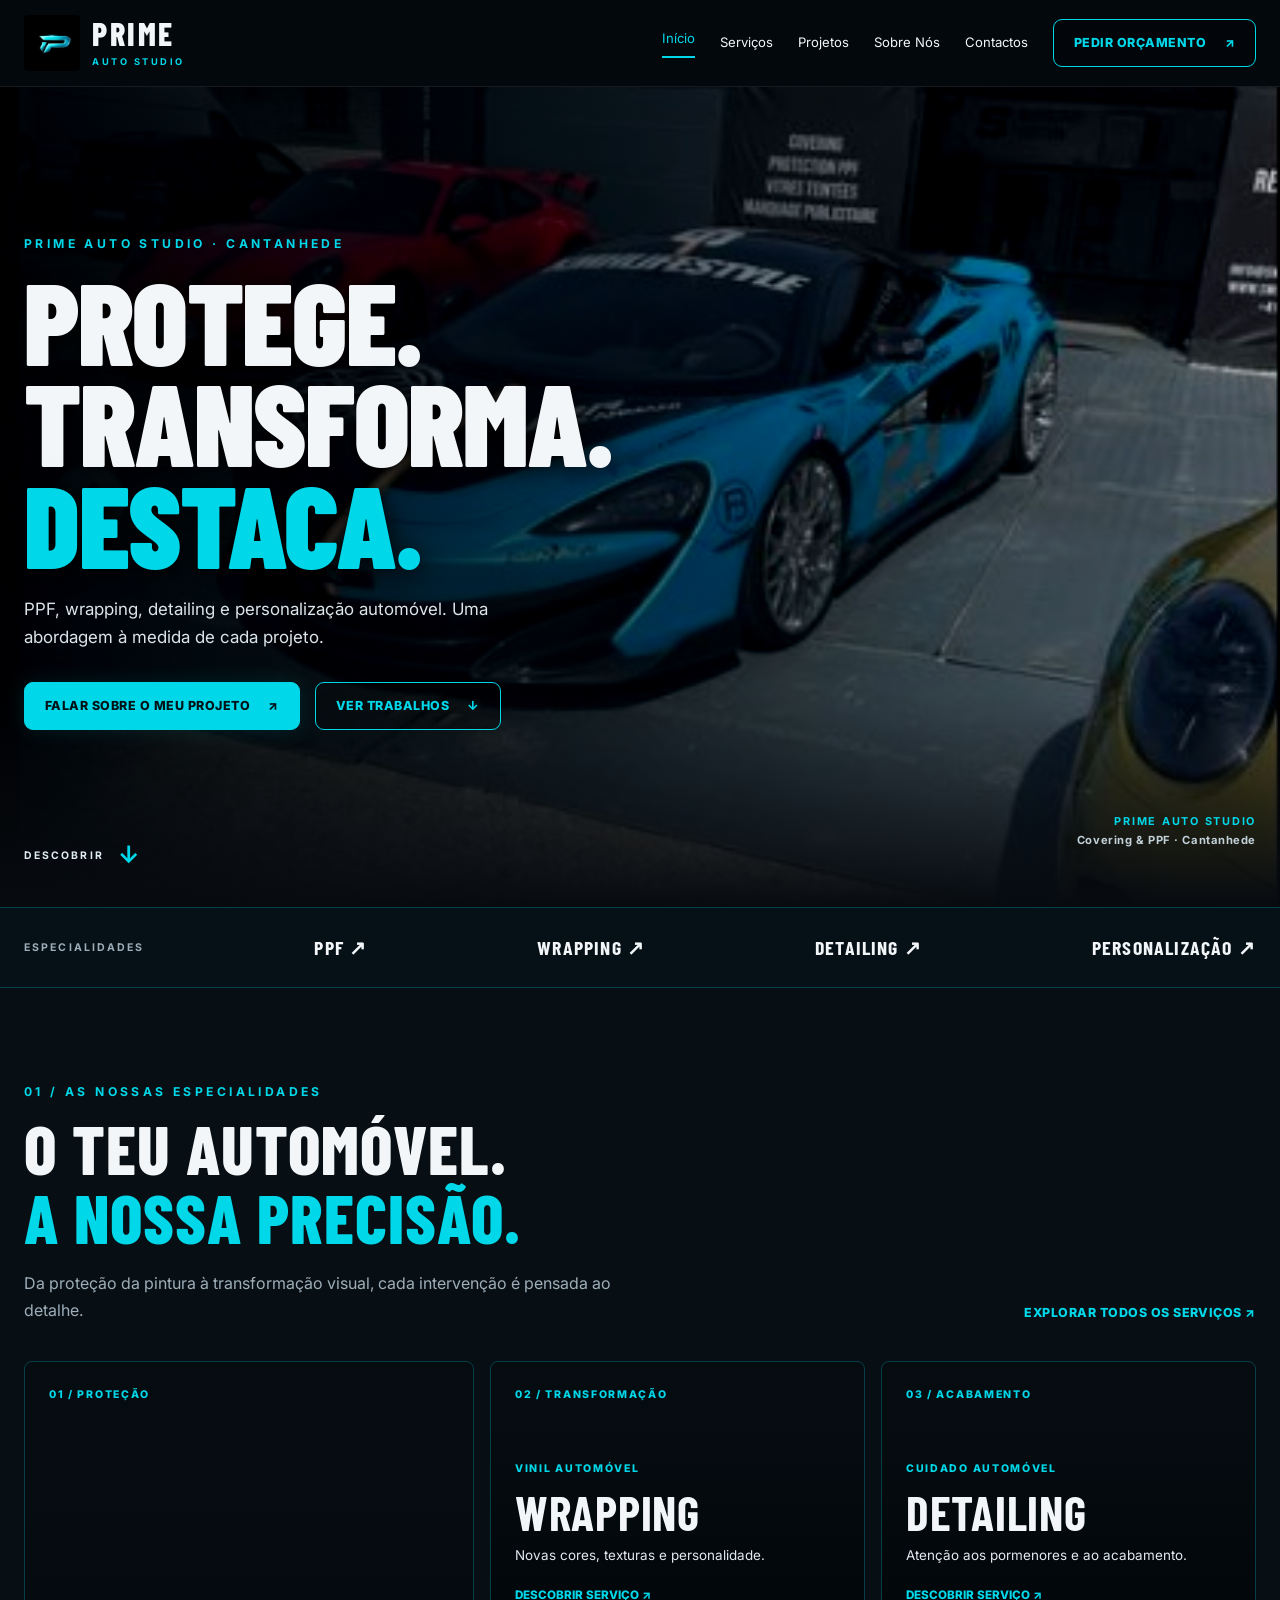
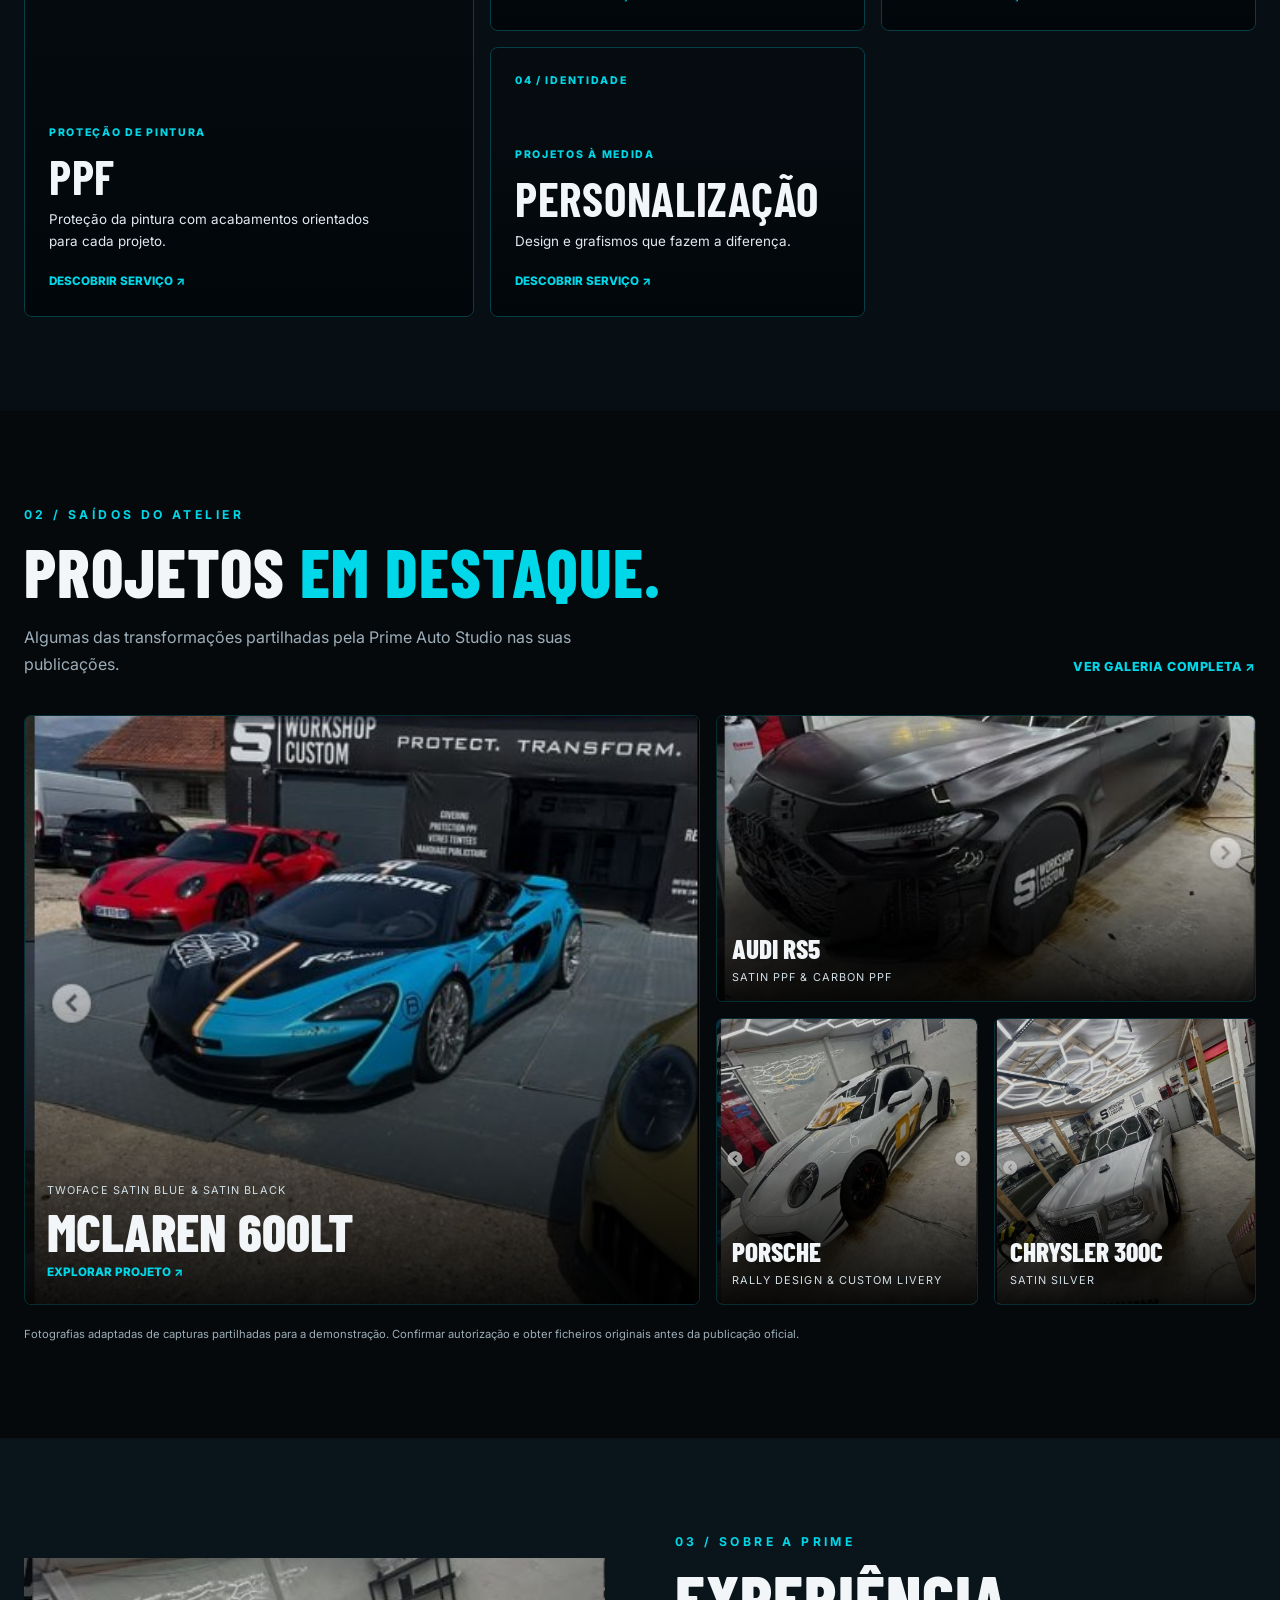
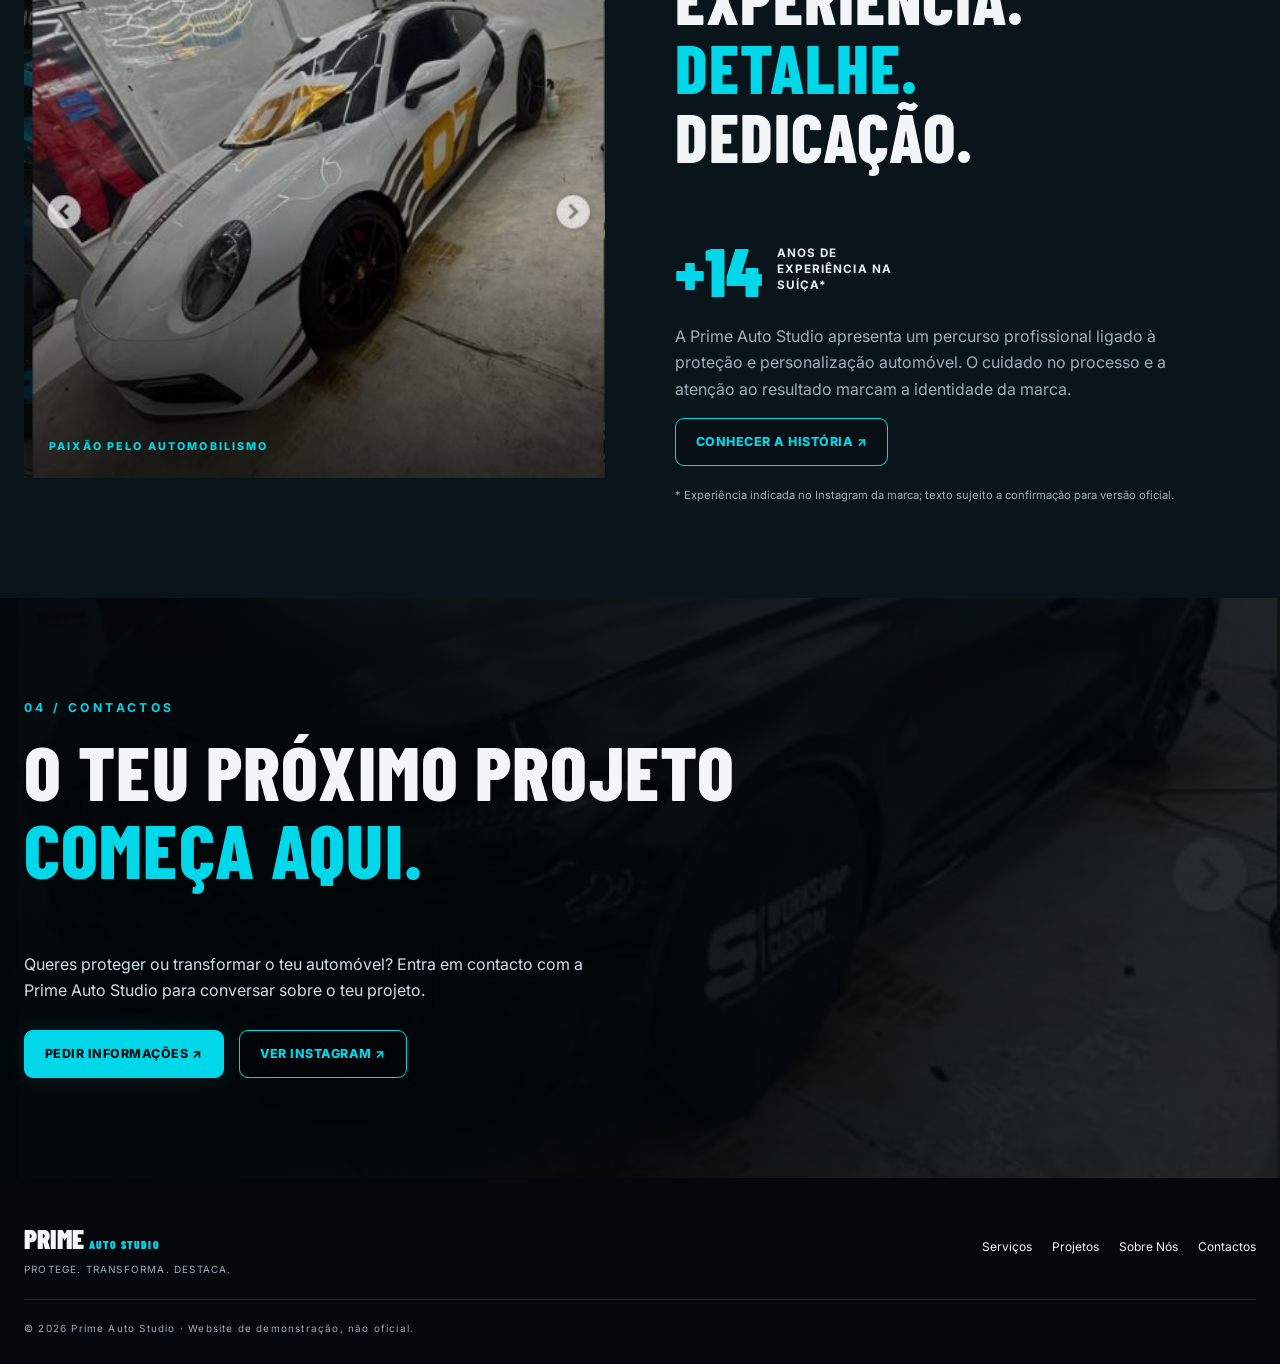
==== index.html @ 960bb54b "Primeira versão Prime Auto Studio" ====
<!doctype html><html lang="pt-PT"><head><meta charset="UTF-8"><meta name="viewport" content="width=device-width, initial-scale=1"><meta name="theme-color" content="#080d12"><meta name="description" content="Proteção, wrapping, detailing e personalização automóvel. Conceito de website Prime Auto Studio."><title>Início | Prime Auto Studio — Demonstração</title><link rel="preconnect" href="https://fonts.googleapis.com"><link rel="preconnect" href="https://fonts.gstatic.com" crossorigin><link href="https://fonts.googleapis.com/css2?family=Barlow+Condensed:wght@500;600;700;800;900&family=Inter:wght@400;500;600;700&display=swap" rel="stylesheet"><link rel="stylesheet" href="css/style.css"><link rel="stylesheet" href="css/home-v2.css"><link rel="stylesheet" href="css/responsive.css" media="(max-width: 900px)"></head><body><header class="site-header" id="topo"><div class="container header-inner"><a href="index.html" class="brand" aria-label="Prime Auto Studio — Início"><img src="assets/images/logo/prime-logo.png" alt="Símbolo Prime Auto Studio"><span><strong>PRIME</strong><small>AUTO STUDIO</small></span></a><button class="menu-toggle" aria-expanded="false" aria-controls="site-nav" aria-label="Abrir menu"><span></span><span></span><span></span></button><nav id="site-nav" class="site-nav" aria-label="Navegação principal"><a href="index.html" class="nav-link active" aria-current="page">Início</a><a href="servicos.html" class="nav-link">Serviços</a><a href="projetos.html" class="nav-link">Projetos</a><a href="sobre.html" class="nav-link">Sobre Nós</a><a href="contactos.html" class="nav-link">Contactos</a><a class="btn btn-outline nav-cta" href="contactos.html">Pedir orçamento <span aria-hidden="true">↗</span></a></nav></div></header><main id="conteudo">
<section class="hero hero-v2" aria-labelledby="hero-title">
 <div class="hero-image" aria-hidden="true"></div><div class="container hero-inner"><div class="hero-copy">
  <p class="eyebrow">PRIME AUTO STUDIO · CANTANHEDE</p>
  <h1 id="hero-title">PROTEGE.<br>TRANSFORMA.<br><em>DESTACA.</em></h1>
  <p class="lead">PPF, wrapping, detailing e personalização automóvel. Uma abordagem à medida de cada projeto.</p>
  <div class="button-row"><a class="btn btn-primary" href="contactos.html">Falar sobre o meu projeto <span aria-hidden="true">↗</span></a><a class="btn btn-outline" href="#projetos">Ver trabalhos <span aria-hidden="true">↓</span></a></div>
 </div><div class="hero-tag"><span>PRIME AUTO STUDIO</span><small>Covering & PPF · Cantanhede</small></div></div>
 <a href="#servicos" class="scroll-cue" aria-label="Descer para os serviços">DESCOBRIR <span aria-hidden="true">↓</span></a>
</section>
<div class="quick-services" aria-label="Navegação rápida pelos serviços"><div class="container quick-services-inner"><span>ESPECIALIDADES</span><a href="servicos.html">PPF ↗</a><a href="servicos.html">WRAPPING ↗</a><a href="servicos.html">DETAILING ↗</a><a href="servicos.html">PERSONALIZAÇÃO ↗</a></div></div>
<section class="section v2-services" id="servicos"><div class="container"><div class="section-heading editorial-heading"><div><p class="eyebrow">01 / AS NOSSAS ESPECIALIDADES</p><h2>O TEU AUTOMÓVEL.<br><span>A NOSSA PRECISÃO.</span></h2><p class="section-intro">Da proteção da pintura à transformação visual, cada intervenção é pensada ao detalhe.</p></div><a href="servicos.html" class="text-link">Explorar todos os serviços ↗</a></div>
<div class="service-showcase">
<a href="servicos.html" class="visual-service visual-service-main" style="--card-photo:url('assets/images/carros/audi-rs5.jpg')"><span class="visual-service-no">01 / PROTEÇÃO</span><div><span class="visual-service-category">PROTEÇÃO DE PINTURA</span><h3>PPF</h3><p>Proteção da pintura com acabamentos orientados para cada projeto.</p><span class="visual-service-more">Descobrir serviço <span aria-hidden="true">↗</span></span></div></a>
<a href="servicos.html" class="visual-service" style="--card-photo:url('assets/images/carros/chrysler-300c.jpg')"><span class="visual-service-no">02 / TRANSFORMAÇÃO</span><div><span class="visual-service-category">VINIL AUTOMÓVEL</span><h3>WRAPPING</h3><p>Novas cores, texturas e personalidade.</p><span class="visual-service-more">Descobrir serviço ↗</span></div></a>
<a href="servicos.html" class="visual-service" style="--card-photo:url('assets/images/carros/porsche.jpg')"><span class="visual-service-no">03 / ACABAMENTO</span><div><span class="visual-service-category">CUIDADO AUTOMÓVEL</span><h3>DETAILING</h3><p>Atenção aos pormenores e ao acabamento.</p><span class="visual-service-more">Descobrir serviço ↗</span></div></a>
<a href="servicos.html" class="visual-service" style="--card-photo:url('assets/images/carros/mclaren-600lt.jpg')"><span class="visual-service-no">04 / IDENTIDADE</span><div><span class="visual-service-category">PROJETOS À MEDIDA</span><h3>PERSONALIZAÇÃO</h3><p>Design e grafismos que fazem a diferença.</p><span class="visual-service-more">Descobrir serviço ↗</span></div></a>
</div></div></section>
<section class="section v2-projects" id="projetos"><div class="container"><div class="section-heading editorial-heading"><div><p class="eyebrow">02 / SAÍDOS DO ATELIER</p><h2>PROJETOS <span>EM DESTAQUE.</span></h2><p class="section-intro">Algumas das transformações partilhadas pela Prime Auto Studio nas suas publicações.</p></div><a href="projetos.html" class="text-link">Ver galeria completa ↗</a></div>
<div class="gallery-showcase">
<a class="gallery-feature" href="projetos.html"><img src="assets/images/carros/mclaren-600lt.jpg" alt="McLaren 600LT azul e preto" loading="lazy"><span class="gallery-info"><small>TWOFACE SATIN BLUE & SATIN BLACK</small><strong>MCLAREN 600LT</strong><span>Explorar projeto ↗</span></span></a>
<div class="gallery-side"><a href="projetos.html" class="gallery-tile"><img src="assets/images/carros/audi-rs5.jpg" alt="Audi RS5 com Satin PPF" loading="lazy"><span><strong>AUDI RS5</strong><small>SATIN PPF & CARBON PPF</small></span></a><a href="projetos.html" class="gallery-tile"><img src="assets/images/carros/porsche.jpg" alt="Porsche com decoração Rally" loading="lazy"><span><strong>PORSCHE</strong><small>RALLY DESIGN & CUSTOM LIVERY</small></span></a><a href="projetos.html" class="gallery-tile"><img src="assets/images/carros/chrysler-300c.jpg" alt="Chrysler 300C Satin Silver" loading="lazy"><span><strong>CHRYSLER 300C</strong><small>SATIN SILVER</small></span></a></div>
</div><p class="section-footnote">Fotografias adaptadas de capturas partilhadas para a demonstração. Confirmar autorização e obter ficheiros originais antes da publicação oficial.</p></div></section>
<section class="section v2-story" id="sobre"><div class="container story-grid"><div class="story-photo"><img src="assets/images/carros/porsche.jpg" alt="Projeto Porsche apresentado nas publicações da Prime Auto Studio" loading="lazy"><span>PAIXÃO PELO AUTOMOBILISMO</span></div><div class="story-content"><p class="eyebrow">03 / SOBRE A PRIME</p><h2>EXPERIÊNCIA.<br><span>DETALHE.</span><br>DEDICAÇÃO.</h2><p class="story-number">+14 <small>ANOS DE EXPERIÊNCIA NA SUÍÇA*</small></p><p>A Prime Auto Studio apresenta um percurso profissional ligado à proteção e personalização automóvel. O cuidado no processo e a atenção ao resultado marcam a identidade da marca.</p><a href="sobre.html" class="btn btn-outline">Conhecer a história ↗</a><p class="section-footnote">* Experiência indicada no Instagram da marca; texto sujeito a confirmação para versão oficial.</p></div></div></section>
<section class="v2-final-cta"><div class="container"><p class="eyebrow">04 / CONTACTOS</p><h2>O TEU PRÓXIMO PROJETO<br><span>COMEÇA AQUI.</span></h2><p>Queres proteger ou transformar o teu automóvel? Entra em contacto com a Prime Auto Studio para conversar sobre o teu projeto.</p><div class="button-row"><a class="btn btn-primary" href="contactos.html">Pedir informações ↗</a><a class="btn btn-outline" href="https://www.instagram.com/prime_autostudio.pt/" target="_blank" rel="noopener noreferrer">Ver Instagram ↗</a></div></div></section>
</main><footer class="site-footer"><div class="container footer-inner"><div><a href="index.html" class="footer-logo">PRIME <span>AUTO STUDIO</span></a><p>PROTEGE. TRANSFORMA. DESTACA.</p></div><div class="footer-links"><a href="servicos.html">Serviços</a><a href="projetos.html">Projetos</a><a href="sobre.html">Sobre Nós</a><a href="contactos.html">Contactos</a></div><p class="footer-note">© <span id="year"></span> Prime Auto Studio · Website de demonstração, não oficial.</p></div></footer><script src="js/main.js" defer></script></body></html>
---- css/style.css ----
/* Prime Auto Studio — base visual da demonstração */
:root{--bg:#070b10;--surface:#0d151b;--surface-2:#111d26;--cyan:#00d7e8;--white:#f3f6f8;--muted:#9daeb9;--border:rgba(0,215,232,.25);--max:1240px}*{box-sizing:border-box}html{scroll-behavior:smooth}body{margin:0;background:var(--bg);color:var(--white);font-family:Inter,Arial,sans-serif;line-height:1.65}a{color:inherit;text-decoration:none}img{display:block;max-width:100%}button{font:inherit}.container{width:min(var(--max),calc(100% - 48px));margin-inline:auto}h1,h2,h3,p{margin-top:0}h1,h2,h3{font-family:'Barlow Condensed',Impact,sans-serif;line-height:1.02;letter-spacing:.015em}h1{font-size:clamp(4.2rem,8vw,8.2rem);font-weight:900}h2{font-size:clamp(2.8rem,5.3vw,5rem);font-weight:800}h2 span,h1 em{color:var(--cyan);font-style:normal}.eyebrow{font-size:.76rem;letter-spacing:.28em;color:var(--cyan);font-weight:700;text-transform:uppercase}.lead{max-width:540px;font-size:1.06rem;color:#dce6ea}.site-header{position:relative;z-index:20;background:rgba(4,9,13,.96);border-bottom:1px solid rgba(255,255,255,.08)}.header-inner{min-height:86px;display:flex;align-items:center;justify-content:space-between;gap:36px}.brand{display:flex;align-items:center;gap:12px;flex-shrink:0}.brand img{width:56px;height:56px;object-fit:cover;border-radius:4px}.brand strong{font-family:'Barlow Condensed',sans-serif;font-size:2rem;font-weight:800;letter-spacing:.08em;line-height:1}.brand small{display:block;letter-spacing:.27em;color:var(--cyan);font-size:.58rem;font-weight:700}.site-nav{display:flex;align-items:center;justify-content:flex-end;gap:25px}.nav-link{font-size:.82rem;white-space:nowrap;transition:color .2s}.nav-link:hover,.nav-link.active{color:var(--cyan)}.nav-link.active{border-bottom:2px solid var(--cyan);padding-bottom:6px}.btn{min-height:48px;display:inline-flex;align-items:center;justify-content:center;gap:18px;border:1px solid var(--cyan);border-radius:9px;padding:11px 20px;font-size:.78rem;text-transform:uppercase;letter-spacing:.04em;font-weight:800;transition:transform .2s,background .2s}.btn:hover{transform:translateY(-2px)}.btn-primary{background:var(--cyan);color:#001318;box-shadow:0 0 22px rgba(0,215,232,.12)}.btn-outline{color:var(--cyan);background:rgba(0,0,0,.23)}.btn-outline:hover{background:rgba(0,215,232,.12)}.nav-cta{white-space:nowrap}.menu-toggle{display:none}.hero{min-height:690px;position:relative;overflow:hidden;background:#061016}.hero-image{position:absolute;inset:0;background:linear-gradient(90deg,rgba(0,5,9,.98) 2%,rgba(0,7,12,.82) 43%,rgba(0,7,12,.2) 100%),url('../assets/images/carros/mclaren-600lt.jpg') center 43%/cover no-repeat;filter:saturate(1.18)}.hero:after{content:'';position:absolute;inset:0;background:linear-gradient(0deg,#070b10,transparent 26%);pointer-events:none}.hero-inner{position:relative;z-index:1;min-height:690px;display:flex;align-items:center;justify-content:space-between;gap:20px}.hero-copy{padding:80px 0 110px}.hero h1{margin:16px 0 22px;text-shadow:0 3px 24px #000}.button-row{display:flex;flex-wrap:wrap;gap:15px;margin-top:30px}.hero-tag{align-self:end;margin-bottom:58px;text-align:right;color:var(--cyan);letter-spacing:.16em;font-size:.68rem;font-weight:700}.hero-tag small{display:block;color:#c2d0d8;letter-spacing:.05em;font-size:.7rem}.section{padding:94px 0}.section-contrast{background:#0a1117}.section-heading{display:flex;align-items:end;justify-content:space-between;gap:24px;margin-bottom:32px}.section-heading h2{margin:0}.text-link{color:var(--cyan);font-size:.78rem;font-weight:800;text-transform:uppercase;letter-spacing:.04em}.text-link:hover{text-decoration:underline}.service-grid,.project-grid{display:grid;grid-template-columns:repeat(4,minmax(0,1fr));gap:16px}.service-card,.project-card{border:1px solid var(--border);background:linear-gradient(155deg,#12212a,#090e13);border-radius:12px;overflow:hidden;transition:transform .25s,border-color .25s}.service-card:hover,.project-card:hover{transform:translateY(-5px);border-color:var(--cyan)}.service-card{min-height:270px;padding:26px;display:flex;flex-direction:column}.service-icon{font-size:2.9rem;color:var(--cyan);line-height:1}.service-card h3{font-size:2rem;margin:23px 0 8px}.service-card p{color:var(--muted);font-size:.86rem;flex:1}.project-photo{height:215px;overflow:hidden;background:#121c22}.project-photo img{width:100%;height:100%;object-fit:cover;transition:transform .35s}.project-card:hover img{transform:scale(1.045)}.project-meta{padding:18px;display:flex;justify-content:space-between;align-items:center;gap:10px}.project-meta h3{font-size:1.55rem;margin:0 0 4px}.project-meta p{font-size:.67rem;line-height:1.5;color:var(--muted);text-transform:uppercase;margin:0}.arrow-link{height:35px;width:35px;border:1px solid var(--cyan);border-radius:50%;display:grid;place-items:center;color:var(--cyan);flex-shrink:0}.section-footnote{color:var(--muted);font-size:.7rem;margin:20px 0 0}.about-preview{display:grid;grid-template-columns:1fr 1fr;gap:65px;align-items:center}.about-image{height:410px;overflow:hidden;border-radius:12px;border:1px solid var(--border)}.about-image img{height:100%;width:100%;object-fit:cover}.about-preview p:not(.eyebrow){max-width:520px;color:var(--muted)}.about-preview .btn{margin-top:16px}.cta-section{padding:55px 0;background:linear-gradient(110deg,#07141b,#102934 75%,#051016);border-block:1px solid var(--border)}.cta-inner{display:flex;justify-content:space-between;align-items:center;gap:30px}.cta-inner h2{font-size:clamp(2.2rem,4vw,4rem);margin:0}.page-banner{padding:105px 0 85px;background:radial-gradient(circle at 90% 10%,rgba(0,215,232,.1),transparent 45%),linear-gradient(180deg,#0d1c25,#070b10);border-bottom:1px solid var(--border)}.page-banner h1{font-size:clamp(3.7rem,7vw,6.7rem);margin:16px 0 25px}.page-banner .lead{max-width:720px}.copy-panel{padding:40px;border:1px solid var(--border);border-radius:14px;background:var(--surface);max-width:880px}.copy-panel h2{font-size:2.8rem}.copy-panel p{color:#b9c7d0}.contact-layout{display:grid;grid-template-columns:1fr 1fr;gap:20px}.site-footer{background:#04080c;padding:38px 0 28px}.footer-inner{display:flex;align-items:center;justify-content:space-between;flex-wrap:wrap;gap:22px}.footer-logo{font-family:'Barlow Condensed',sans-serif;font-weight:900;font-size:1.7rem}.footer-logo span{font-size:.72rem;color:var(--cyan);letter-spacing:.1em}.footer-inner p{margin:0;color:var(--muted);font-size:.62rem;letter-spacing:.12em}.footer-links{display:flex;flex-wrap:wrap;gap:20px;font-size:.75rem}.footer-links a:hover{color:var(--cyan)}.footer-note{width:100%;padding-top:20px;border-top:1px solid #1c2a32}:focus-visible{outline:2px solid var(--cyan);outline-offset:4px}@media(prefers-reduced-motion:reduce){*,*:before,*:after{scroll-behavior:auto!important;transition:none!important}}
---- css/home-v2.css ----
/* Homepage V2 — inspired by premium automotive editorial hierarchy, not a copy */
.hero-v2,.hero-v2 .hero-inner{min-height:min(820px,92vh)}.hero-v2 .hero-image{background-image:linear-gradient(90deg,rgba(0,5,9,.97),rgba(0,7,12,.72) 39%,rgba(0,7,12,.08) 100%),url('../assets/images/carros/mclaren-600lt.jpg');background-position:center,center 48%;filter:saturate(1.12) contrast(1.08)}.hero-v2 .hero-copy{max-width:760px}.hero-v2 h1{font-size:clamp(5rem,9vw,9.5rem);line-height:.88;letter-spacing:-.012em}.hero-v2 .lead{max-width:510px}.scroll-cue{position:absolute;bottom:32px;left:max(24px,calc((100% - var(--max))/2));z-index:2;color:#e1eef3;letter-spacing:.2em;font-size:.65rem;font-weight:700;display:flex;gap:14px;align-items:center}.scroll-cue span{font-size:1.5rem;color:var(--cyan)}.quick-services{background:#061017;border-top:1px solid var(--border);border-bottom:1px solid var(--border)}.quick-services-inner{display:flex;align-items:center;justify-content:space-between;flex-wrap:wrap;gap:14px;padding:23px 0}.quick-services-inner span{font-size:.66rem;letter-spacing:.2em;color:var(--muted);font-weight:700}.quick-services-inner a{font-family:'Barlow Condensed',sans-serif;font-size:1.24rem;letter-spacing:.06em;font-weight:700;transition:color .2s}.quick-services-inner a:hover{color:var(--cyan)}.editorial-heading{margin-bottom:38px}.section-intro{color:var(--muted);max-width:600px;margin:18px 0 0}.v2-services{background:#080f14}.service-showcase{display:grid;grid-template-columns:1.2fr 1fr 1fr;grid-template-rows:repeat(2,270px);gap:16px}.visual-service{position:relative;isolation:isolate;display:flex;flex-direction:column;justify-content:space-between;overflow:hidden;border:1px solid rgba(0,215,232,.24);border-radius:8px;padding:24px;min-height:0}.visual-service:before{content:'';position:absolute;inset:0;z-index:-2;background:var(--card-photo) center/cover no-repeat;transition:transform .5s}.visual-service:after{content:'';position:absolute;inset:0;z-index:-1;background:linear-gradient(0deg,rgba(0,6,9,.99),rgba(0,6,9,.32) 75%)}.visual-service:hover:before{transform:scale(1.06)}.visual-service-main{grid-row:span 2}.visual-service-no,.visual-service-category{color:var(--cyan);font-size:.66rem;letter-spacing:.16em;font-weight:800}.visual-service h3{font-size:clamp(2.1rem,3.7vw,4.6rem);margin:8px 0}.visual-service p{font-size:.84rem;color:#e1eaef;max-width:330px}.visual-service-more{display:inline-block;color:var(--cyan);font-size:.73rem;font-weight:800;text-transform:uppercase}.v2-projects{background:#05090c}.gallery-showcase{display:grid;grid-template-columns:1.25fr 1fr;gap:16px;height:590px}.gallery-feature,.gallery-tile{position:relative;overflow:hidden;border-radius:7px;border:1px solid rgba(0,215,232,.18)}.gallery-feature img,.gallery-tile img{width:100%;height:100%;object-fit:cover;transition:transform .5s}.gallery-feature:hover img,.gallery-tile:hover img{transform:scale(1.05)}.gallery-feature:after,.gallery-tile:after{content:'';position:absolute;inset:0;background:linear-gradient(0deg,rgba(0,0,0,.91),transparent 62%);pointer-events:none}.gallery-info,.gallery-tile>span{position:absolute;z-index:1;left:22px;bottom:22px;display:flex;flex-direction:column;gap:5px}.gallery-info small,.gallery-tile small{font-size:.68rem;letter-spacing:.1em;color:#d0dfe7}.gallery-info strong{font:800 3.3rem 'Barlow Condensed',sans-serif;line-height:1}.gallery-info>span{font-size:.73rem;color:var(--cyan);font-weight:800;text-transform:uppercase}.gallery-side{display:grid;grid-template-columns:1fr 1fr;grid-template-rows:1fr 1fr;gap:16px;min-height:0}.gallery-tile:first-child{grid-column:span 2}.gallery-tile strong{font:800 1.7rem 'Barlow Condensed',sans-serif}.gallery-tile>span{left:15px;bottom:14px}.v2-story{background:#0a141b}.story-grid{display:grid;grid-template-columns:1fr 1fr;gap:70px;align-items:center}.story-photo{height:520px;position:relative;overflow:hidden}.story-photo img{width:100%;height:100%;object-fit:cover}.story-photo:after{content:'';position:absolute;inset:0;background:linear-gradient(0deg,rgba(0,0,0,.65),transparent 50%)}.story-photo span{position:absolute;z-index:1;bottom:22px;left:25px;color:var(--cyan);font-size:.67rem;letter-spacing:.2em;font-weight:800}.story-content>p:not(.eyebrow):not(.story-number):not(.section-footnote){color:var(--muted);max-width:520px}.story-number{display:flex;align-items:center;gap:15px;color:var(--cyan);font:900 4.3rem 'Barlow Condensed',sans-serif;margin:25px 0 12px}.story-number small{max-width:140px;font:700 .73rem Inter,sans-serif;letter-spacing:.09em;line-height:1.4;color:#e9eff3}.v2-final-cta{padding:100px 0;background:linear-gradient(90deg,rgba(0,6,9,.97),rgba(0,7,10,.83)),url('../assets/images/carros/audi-rs5.jpg') center/cover}.v2-final-cta h2{font-size:clamp(3rem,6vw,6.2rem)}.v2-final-cta h2 span{color:var(--cyan)}.v2-final-cta p:not(.eyebrow){max-width:580px;color:#d1e0e8}.v2-final-cta .button-row{margin-top:26px}
@media(max-width:900px){.hero-v2,.hero-v2 .hero-inner{min-height:680px}.service-showcase{grid-template-columns:1fr 1fr;grid-template-rows:repeat(2,310px)}.visual-service-main{grid-row:span 1}.gallery-showcase{height:auto;grid-template-columns:1fr}.gallery-feature{height:460px}.gallery-side{height:480px}.story-grid{gap:30px}.story-photo{height:420px}}
@media(max-width:600px){.hero-v2,.hero-v2 .hero-inner{min-height:670px}.hero-v2 .hero-image{background-image:linear-gradient(90deg,rgba(0,5,9,.93),rgba(0,7,12,.60)),url('../assets/images/carros/mclaren-600lt.jpg');background-position:center,60% center}.hero-v2 h1{font-size:clamp(3.7rem,14vw,5rem)}.scroll-cue{bottom:18px}.quick-services-inner{gap:14px 19px}.quick-services-inner span{width:100%}.quick-services-inner a{font-size:1rem}.service-showcase{display:flex;flex-direction:column}.visual-service{min-height:315px}.gallery-feature{height:370px}.gallery-side{height:auto;display:flex;flex-direction:column}.gallery-tile{height:240px}.gallery-info strong{font-size:2.7rem}.story-grid{grid-template-columns:1fr}.story-photo{height:320px}.v2-final-cta{padding:70px 0}}
---- css/responsive.css ----
@media(max-width:900px){.container{width:min(100% - 32px,var(--max))}.header-inner{min-height:72px}.brand img{width:48px;height:48px}.menu-toggle{width:45px;height:45px;display:flex;flex-direction:column;align-items:center;justify-content:center;gap:6px;background:transparent;border:1px solid var(--border);border-radius:7px;cursor:pointer}.menu-toggle span{width:20px;height:2px;background:var(--cyan)}.site-nav{display:none;position:absolute;top:100%;left:0;right:0;background:#071017;padding:20px 24px 28px;flex-direction:column;align-items:stretch;gap:20px;border-bottom:1px solid var(--border)}.site-nav.is-open{display:flex}.nav-link.active{border:0;padding:0}.nav-cta{align-self:flex-start}.hero,.hero-inner{min-height:625px}.hero-image{background-position:60% center;background-image:linear-gradient(90deg,rgba(0,5,9,.93),rgba(0,7,12,.53)),url('../assets/images/carros/mclaren-600lt.jpg')}.hero-copy{padding:80px 0}.hero-tag{display:none}.service-grid,.project-grid{grid-template-columns:repeat(2,minmax(0,1fr))}.section{padding:65px 0}.about-preview{gap:30px}.about-image{height:310px}}@media(max-width:600px){.brand strong{font-size:1.6rem}.brand small{font-size:.51rem}.hero,.hero-inner{min-height:610px}.hero h1{font-size:clamp(3.8rem,14vw,5.5rem)}.hero .eyebrow{font-size:.61rem}.lead{font-size:.97rem}.section-heading{display:block}.section-heading .text-link{display:inline-block;margin-top:18px}.service-grid,.project-grid,.about-preview,.contact-layout{grid-template-columns:1fr}.service-card{min-height:220px}.project-photo{height:270px}.cta-inner{align-items:flex-start;flex-direction:column}.page-banner{padding:75px 0 65px}.copy-panel{padding:26px}.footer-inner{align-items:flex-start;flex-direction:column}}
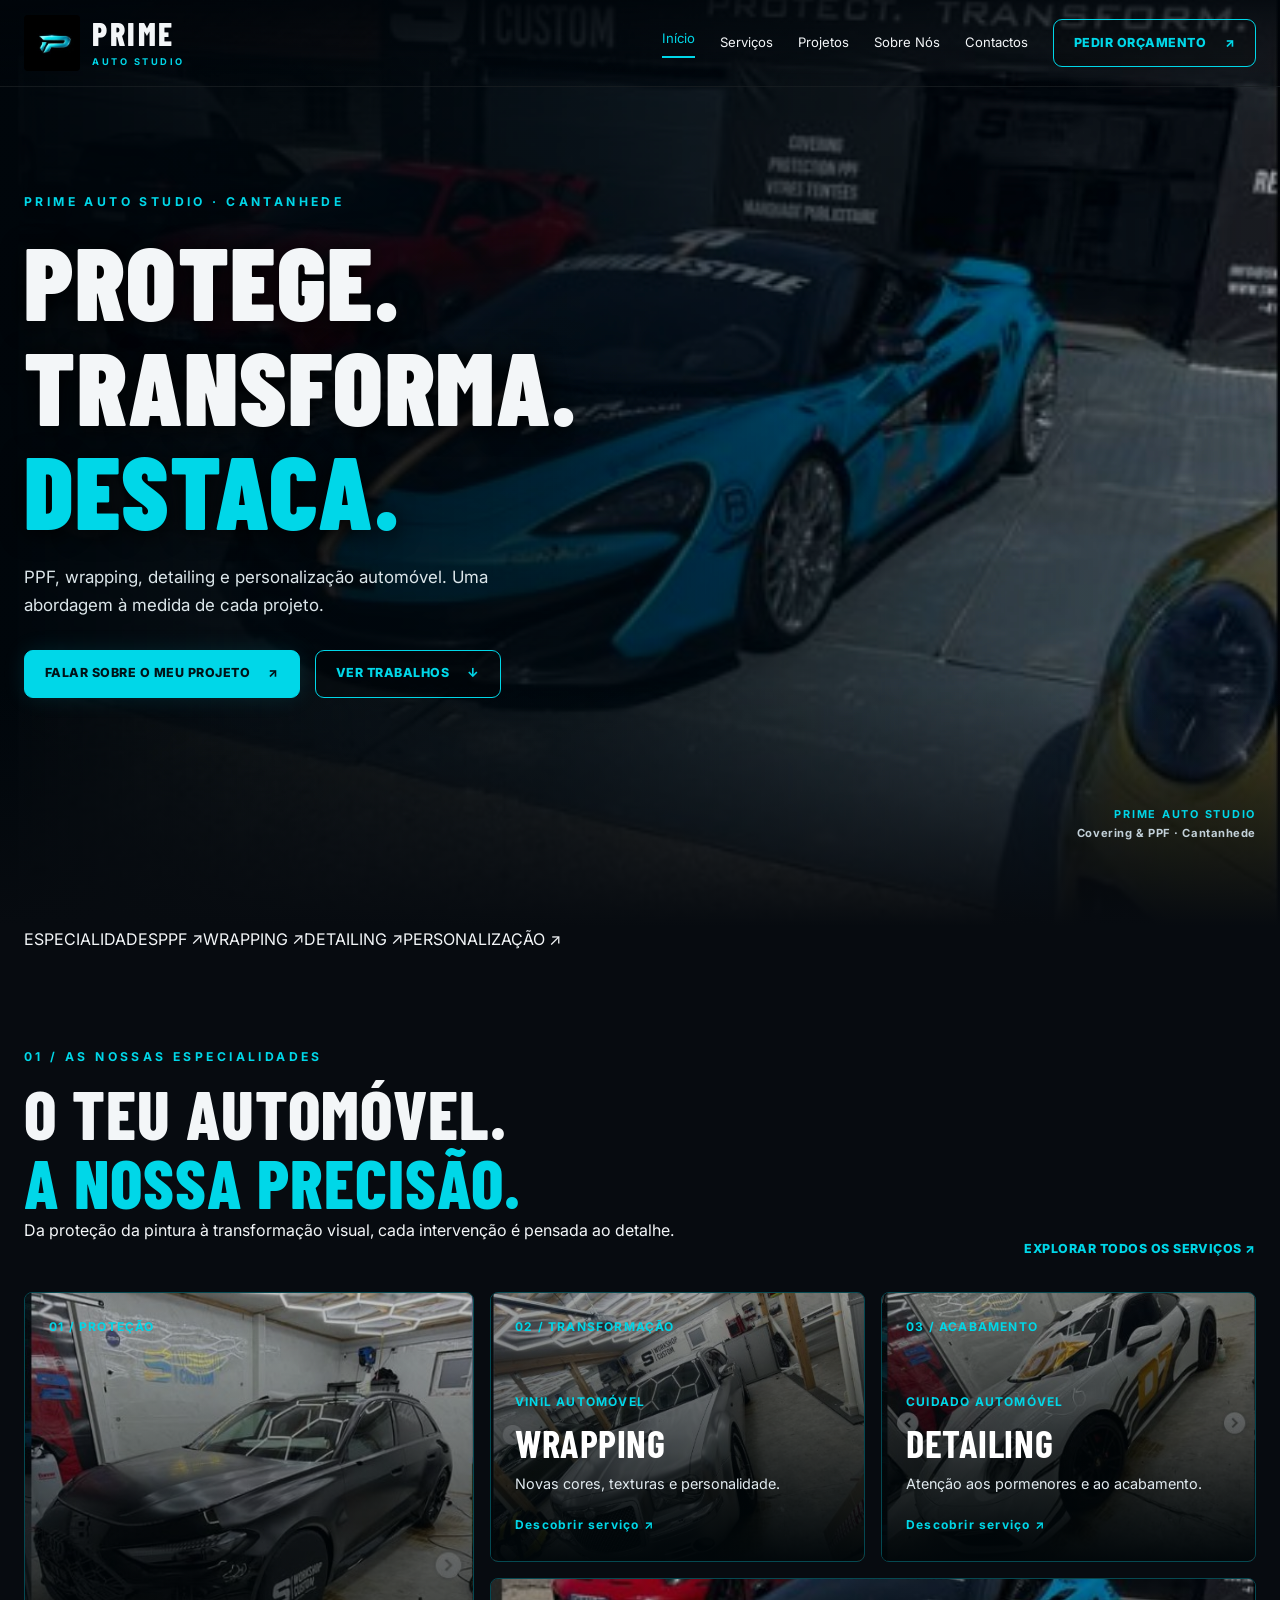
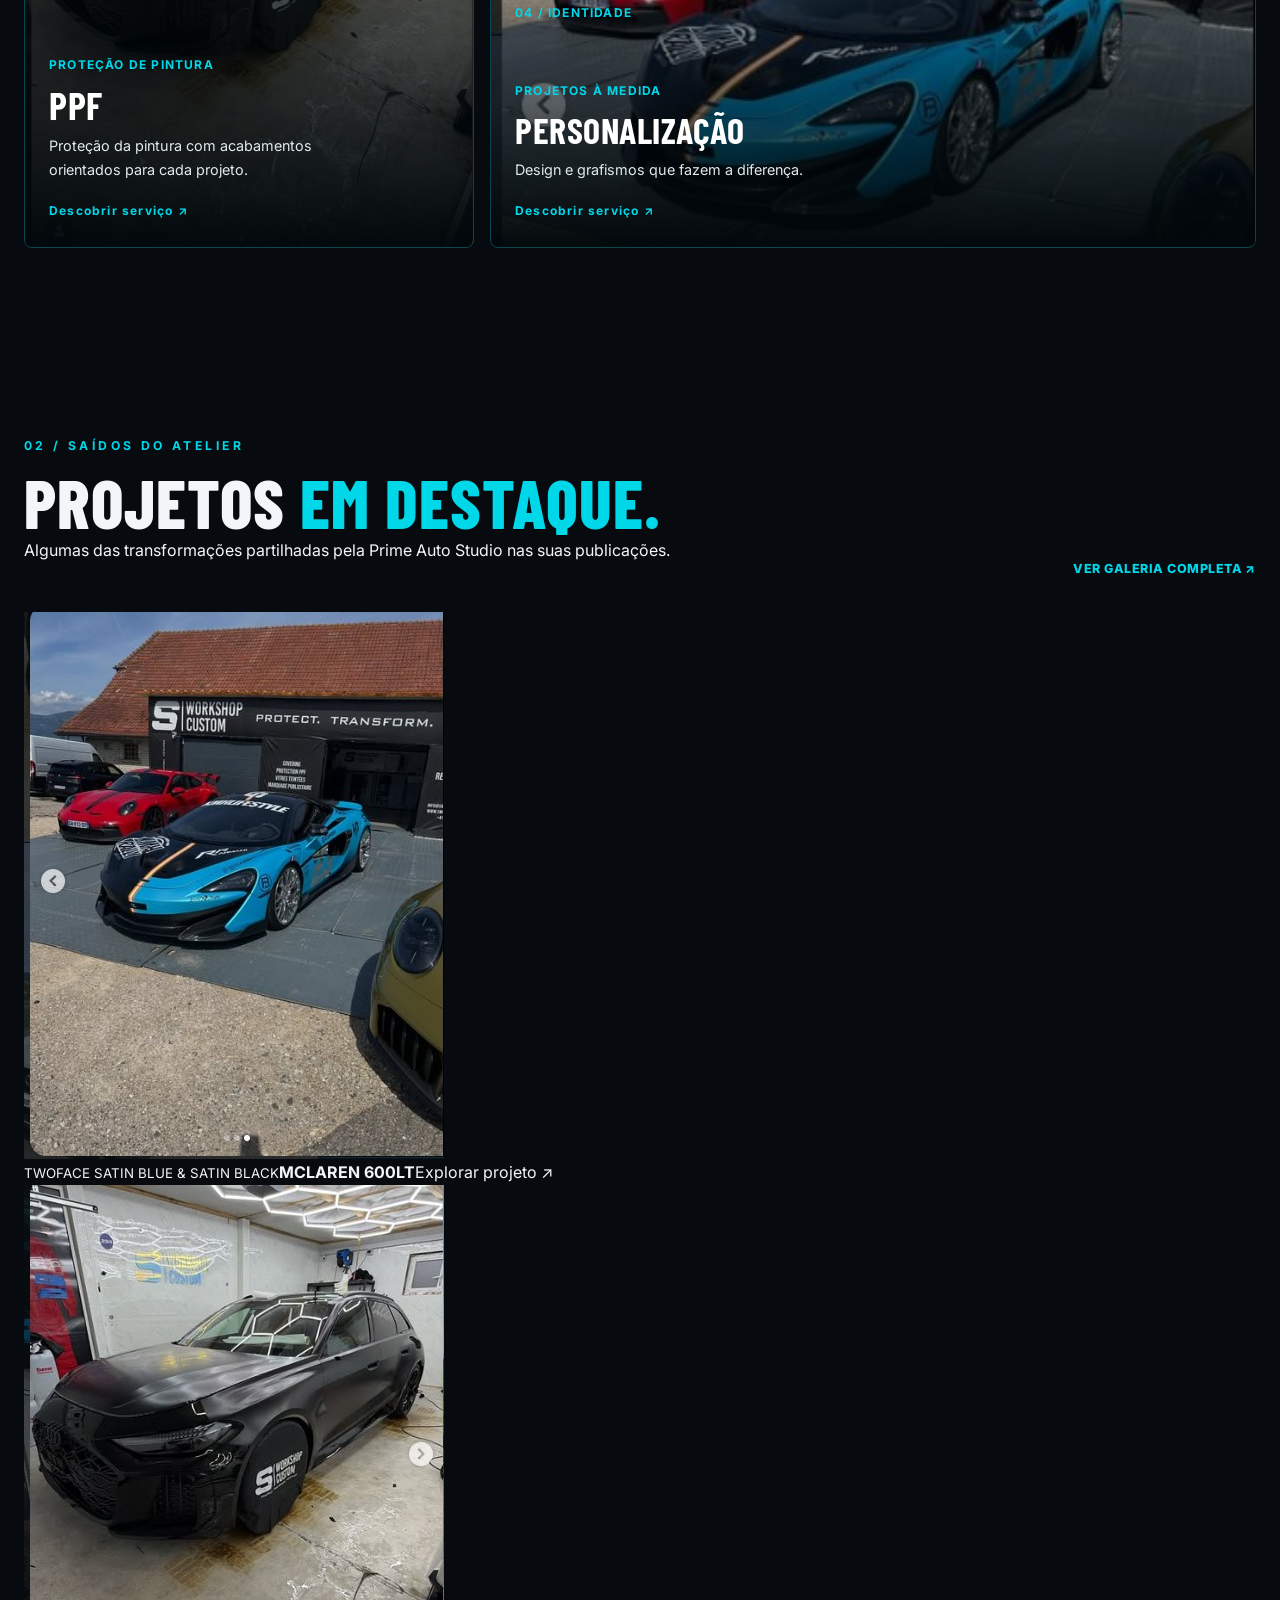
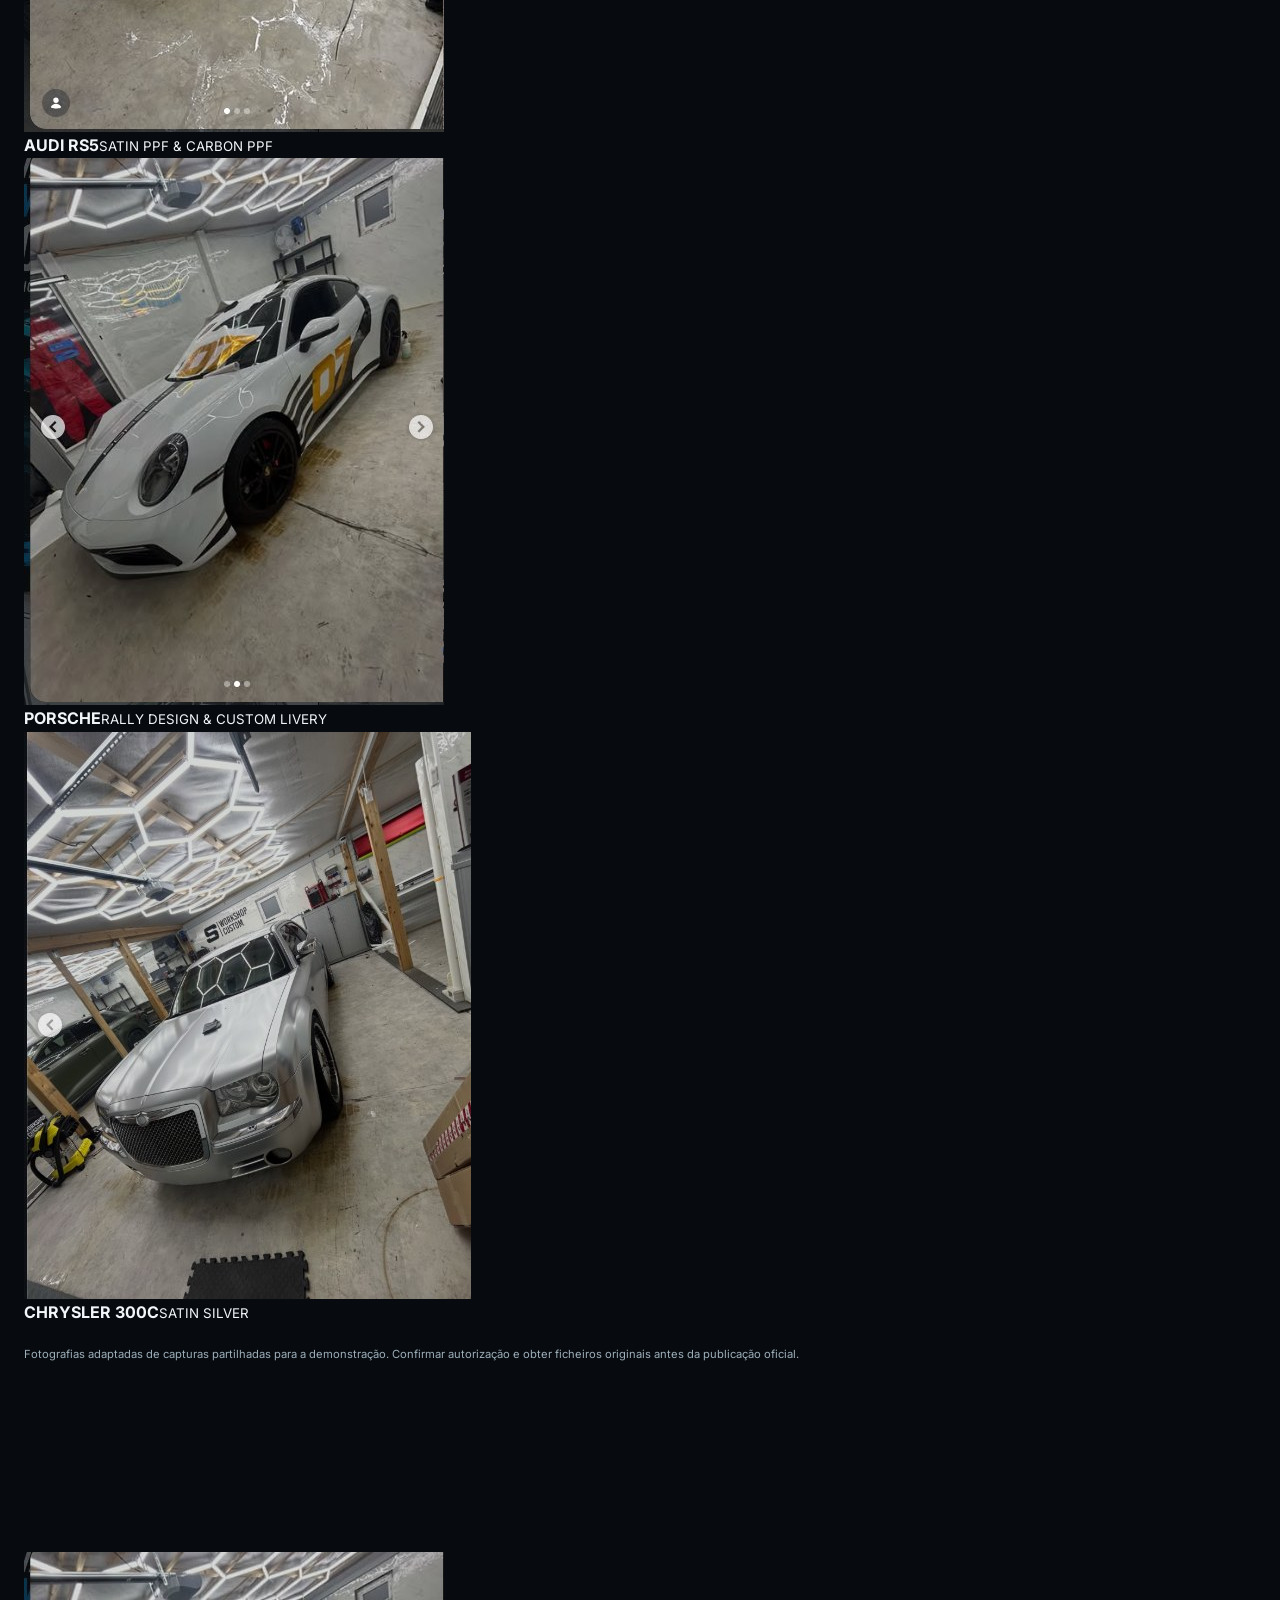
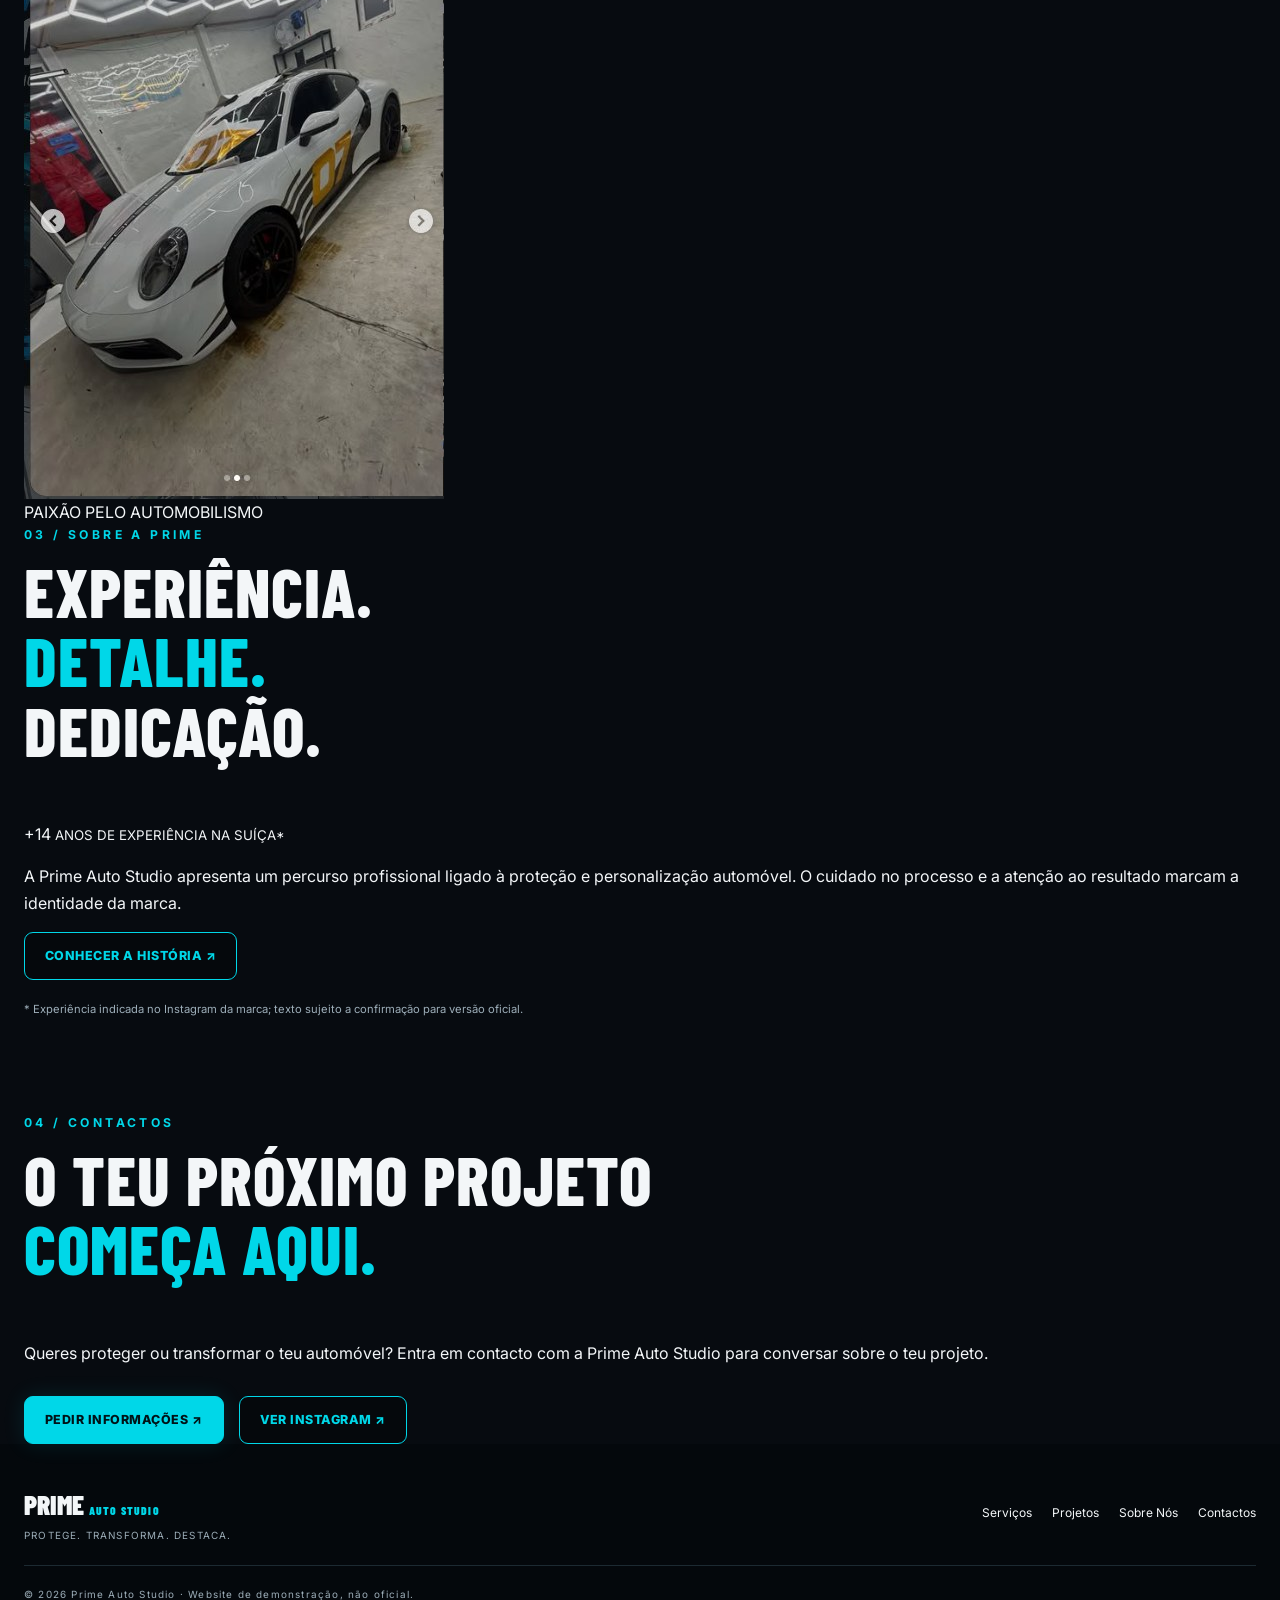
==== commit 4de190dd: "melhoria da home page" ====
--- a/index.html
+++ b/index.html
@@ -1,26 +1,182 @@
-<!doctype html><html lang="pt-PT"><head><meta charset="UTF-8"><meta name="viewport" content="width=device-width, initial-scale=1"><meta name="theme-color" content="#080d12"><meta name="description" content="Proteção, wrapping, detailing e personalização automóvel. Conceito de website Prime Auto Studio."><title>Início | Prime Auto Studio — Demonstração</title><link rel="preconnect" href="https://fonts.googleapis.com"><link rel="preconnect" href="https://fonts.gstatic.com" crossorigin><link href="https://fonts.googleapis.com/css2?family=Barlow+Condensed:wght@500;600;700;800;900&family=Inter:wght@400;500;600;700&display=swap" rel="stylesheet"><link rel="stylesheet" href="css/style.css"><link rel="stylesheet" href="css/home-v2.css"><link rel="stylesheet" href="css/responsive.css" media="(max-width: 900px)"></head><body><header class="site-header" id="topo"><div class="container header-inner"><a href="index.html" class="brand" aria-label="Prime Auto Studio — Início"><img src="assets/images/logo/prime-logo.png" alt="Símbolo Prime Auto Studio"><span><strong>PRIME</strong><small>AUTO STUDIO</small></span></a><button class="menu-toggle" aria-expanded="false" aria-controls="site-nav" aria-label="Abrir menu"><span></span><span></span><span></span></button><nav id="site-nav" class="site-nav" aria-label="Navegação principal"><a href="index.html" class="nav-link active" aria-current="page">Início</a><a href="servicos.html" class="nav-link">Serviços</a><a href="projetos.html" class="nav-link">Projetos</a><a href="sobre.html" class="nav-link">Sobre Nós</a><a href="contactos.html" class="nav-link">Contactos</a><a class="btn btn-outline nav-cta" href="contactos.html">Pedir orçamento <span aria-hidden="true">↗</span></a></nav></div></header><main id="conteudo">
-<section class="hero hero-v2" aria-labelledby="hero-title">
- <div class="hero-image" aria-hidden="true"></div><div class="container hero-inner"><div class="hero-copy">
-  <p class="eyebrow">PRIME AUTO STUDIO · CANTANHEDE</p>
-  <h1 id="hero-title">PROTEGE.<br>TRANSFORMA.<br><em>DESTACA.</em></h1>
-  <p class="lead">PPF, wrapping, detailing e personalização automóvel. Uma abordagem à medida de cada projeto.</p>
-  <div class="button-row"><a class="btn btn-primary" href="contactos.html">Falar sobre o meu projeto <span aria-hidden="true">↗</span></a><a class="btn btn-outline" href="#projetos">Ver trabalhos <span aria-hidden="true">↓</span></a></div>
- </div><div class="hero-tag"><span>PRIME AUTO STUDIO</span><small>Covering & PPF · Cantanhede</small></div></div>
- <a href="#servicos" class="scroll-cue" aria-label="Descer para os serviços">DESCOBRIR <span aria-hidden="true">↓</span></a>
-</section>
-<div class="quick-services" aria-label="Navegação rápida pelos serviços"><div class="container quick-services-inner"><span>ESPECIALIDADES</span><a href="servicos.html">PPF ↗</a><a href="servicos.html">WRAPPING ↗</a><a href="servicos.html">DETAILING ↗</a><a href="servicos.html">PERSONALIZAÇÃO ↗</a></div></div>
-<section class="section v2-services" id="servicos"><div class="container"><div class="section-heading editorial-heading"><div><p class="eyebrow">01 / AS NOSSAS ESPECIALIDADES</p><h2>O TEU AUTOMÓVEL.<br><span>A NOSSA PRECISÃO.</span></h2><p class="section-intro">Da proteção da pintura à transformação visual, cada intervenção é pensada ao detalhe.</p></div><a href="servicos.html" class="text-link">Explorar todos os serviços ↗</a></div>
-<div class="service-showcase">
-<a href="servicos.html" class="visual-service visual-service-main" style="--card-photo:url('assets/images/carros/audi-rs5.jpg')"><span class="visual-service-no">01 / PROTEÇÃO</span><div><span class="visual-service-category">PROTEÇÃO DE PINTURA</span><h3>PPF</h3><p>Proteção da pintura com acabamentos orientados para cada projeto.</p><span class="visual-service-more">Descobrir serviço <span aria-hidden="true">↗</span></span></div></a>
-<a href="servicos.html" class="visual-service" style="--card-photo:url('assets/images/carros/chrysler-300c.jpg')"><span class="visual-service-no">02 / TRANSFORMAÇÃO</span><div><span class="visual-service-category">VINIL AUTOMÓVEL</span><h3>WRAPPING</h3><p>Novas cores, texturas e personalidade.</p><span class="visual-service-more">Descobrir serviço ↗</span></div></a>
-<a href="servicos.html" class="visual-service" style="--card-photo:url('assets/images/carros/porsche.jpg')"><span class="visual-service-no">03 / ACABAMENTO</span><div><span class="visual-service-category">CUIDADO AUTOMÓVEL</span><h3>DETAILING</h3><p>Atenção aos pormenores e ao acabamento.</p><span class="visual-service-more">Descobrir serviço ↗</span></div></a>
-<a href="servicos.html" class="visual-service" style="--card-photo:url('assets/images/carros/mclaren-600lt.jpg')"><span class="visual-service-no">04 / IDENTIDADE</span><div><span class="visual-service-category">PROJETOS À MEDIDA</span><h3>PERSONALIZAÇÃO</h3><p>Design e grafismos que fazem a diferença.</p><span class="visual-service-more">Descobrir serviço ↗</span></div></a>
-</div></div></section>
-<section class="section v2-projects" id="projetos"><div class="container"><div class="section-heading editorial-heading"><div><p class="eyebrow">02 / SAÍDOS DO ATELIER</p><h2>PROJETOS <span>EM DESTAQUE.</span></h2><p class="section-intro">Algumas das transformações partilhadas pela Prime Auto Studio nas suas publicações.</p></div><a href="projetos.html" class="text-link">Ver galeria completa ↗</a></div>
-<div class="gallery-showcase">
-<a class="gallery-feature" href="projetos.html"><img src="assets/images/carros/mclaren-600lt.jpg" alt="McLaren 600LT azul e preto" loading="lazy"><span class="gallery-info"><small>TWOFACE SATIN BLUE & SATIN BLACK</small><strong>MCLAREN 600LT</strong><span>Explorar projeto ↗</span></span></a>
-<div class="gallery-side"><a href="projetos.html" class="gallery-tile"><img src="assets/images/carros/audi-rs5.jpg" alt="Audi RS5 com Satin PPF" loading="lazy"><span><strong>AUDI RS5</strong><small>SATIN PPF & CARBON PPF</small></span></a><a href="projetos.html" class="gallery-tile"><img src="assets/images/carros/porsche.jpg" alt="Porsche com decoração Rally" loading="lazy"><span><strong>PORSCHE</strong><small>RALLY DESIGN & CUSTOM LIVERY</small></span></a><a href="projetos.html" class="gallery-tile"><img src="assets/images/carros/chrysler-300c.jpg" alt="Chrysler 300C Satin Silver" loading="lazy"><span><strong>CHRYSLER 300C</strong><small>SATIN SILVER</small></span></a></div>
-</div><p class="section-footnote">Fotografias adaptadas de capturas partilhadas para a demonstração. Confirmar autorização e obter ficheiros originais antes da publicação oficial.</p></div></section>
-<section class="section v2-story" id="sobre"><div class="container story-grid"><div class="story-photo"><img src="assets/images/carros/porsche.jpg" alt="Projeto Porsche apresentado nas publicações da Prime Auto Studio" loading="lazy"><span>PAIXÃO PELO AUTOMOBILISMO</span></div><div class="story-content"><p class="eyebrow">03 / SOBRE A PRIME</p><h2>EXPERIÊNCIA.<br><span>DETALHE.</span><br>DEDICAÇÃO.</h2><p class="story-number">+14 <small>ANOS DE EXPERIÊNCIA NA SUÍÇA*</small></p><p>A Prime Auto Studio apresenta um percurso profissional ligado à proteção e personalização automóvel. O cuidado no processo e a atenção ao resultado marcam a identidade da marca.</p><a href="sobre.html" class="btn btn-outline">Conhecer a história ↗</a><p class="section-footnote">* Experiência indicada no Instagram da marca; texto sujeito a confirmação para versão oficial.</p></div></div></section>
-<section class="v2-final-cta"><div class="container"><p class="eyebrow">04 / CONTACTOS</p><h2>O TEU PRÓXIMO PROJETO<br><span>COMEÇA AQUI.</span></h2><p>Queres proteger ou transformar o teu automóvel? Entra em contacto com a Prime Auto Studio para conversar sobre o teu projeto.</p><div class="button-row"><a class="btn btn-primary" href="contactos.html">Pedir informações ↗</a><a class="btn btn-outline" href="https://www.instagram.com/prime_autostudio.pt/" target="_blank" rel="noopener noreferrer">Ver Instagram ↗</a></div></div></section>
-</main><footer class="site-footer"><div class="container footer-inner"><div><a href="index.html" class="footer-logo">PRIME <span>AUTO STUDIO</span></a><p>PROTEGE. TRANSFORMA. DESTACA.</p></div><div class="footer-links"><a href="servicos.html">Serviços</a><a href="projetos.html">Projetos</a><a href="sobre.html">Sobre Nós</a><a href="contactos.html">Contactos</a></div><p class="footer-note">© <span id="year"></span> Prime Auto Studio · Website de demonstração, não oficial.</p></div></footer><script src="js/main.js" defer></script></body></html>+<!doctype html>
+<html lang="pt-PT">
+
+<head>
+    <meta charset="UTF-8">
+    <meta name="viewport" content="width=device-width, initial-scale=1">
+    <meta name="theme-color" content="#080d12">
+    <meta name="description"
+        content="Proteção, wrapping, detailing e personalização automóvel. Conceito de website Prime Auto Studio.">
+    <title>Início | Prime Auto Studio — Demonstração</title>
+    <link rel="preconnect" href="https://fonts.googleapis.com">
+    <link rel="preconnect" href="https://fonts.gstatic.com" crossorigin>
+    <link
+        href="https://fonts.googleapis.com/css2?family=Barlow+Condensed:wght@500;600;700;800;900&family=Inter:wght@400;500;600;700&display=swap"
+        rel="stylesheet">
+    <link rel="stylesheet" href="css/style.css">
+    <link rel="stylesheet" href="css/home-v2.css">
+    <link rel="stylesheet" href="css/responsive.css" media="(max-width: 900px)">
+</head>
+
+<body class="home-page">
+    <header class="site-header" id="topo">
+        <div class="container header-inner"><a href="index.html" class="brand"
+                aria-label="Prime Auto Studio — Início"><img src="assets/images/logo/prime-logo.png"
+                    alt="Símbolo Prime Auto Studio"><span><strong>PRIME</strong><small>AUTO
+                        STUDIO</small></span></a><button class="menu-toggle" aria-expanded="false"
+                aria-controls="site-nav" aria-label="Abrir menu"><span></span><span></span><span></span></button>
+            <nav id="site-nav" class="site-nav" aria-label="Navegação principal"><a href="index.html"
+                    class="nav-link active" aria-current="page">Início</a><a href="servicos.html"
+                    class="nav-link">Serviços</a><a href="projetos.html" class="nav-link">Projetos</a><a
+                    href="sobre.html" class="nav-link">Sobre Nós</a><a href="contactos.html"
+                    class="nav-link">Contactos</a><a class="btn btn-outline nav-cta" href="contactos.html">Pedir
+                    orçamento <span aria-hidden="true">↗</span></a></nav>
+        </div>
+    </header>
+    <main id="conteudo">
+        <section class="hero hero-v2" aria-labelledby="hero-title">
+            <div class="hero-image" aria-hidden="true"></div>
+            <div class="container hero-inner">
+                <div class="hero-copy">
+                    <p class="eyebrow">PRIME AUTO STUDIO · CANTANHEDE</p>
+                    <h1 id="hero-title">PROTEGE.<br>TRANSFORMA.<br><em>DESTACA.</em></h1>
+                    <p class="lead">PPF, wrapping, detailing e personalização automóvel. Uma abordagem à medida de cada
+                        projeto.</p>
+                    <div class="button-row"><a class="btn btn-primary" href="contactos.html">Falar sobre o meu projeto
+                            <span aria-hidden="true">↗</span></a><a class="btn btn-outline" href="#projetos">Ver
+                            trabalhos <span aria-hidden="true">↓</span></a></div>
+                </div>
+                <div class="hero-tag"><span>PRIME AUTO STUDIO</span><small>Covering & PPF · Cantanhede</small></div>
+            </div>
+            <a href="#servicos" class="scroll-cue" aria-label="Descer para os serviços">DESCOBRIR <span
+                    aria-hidden="true">↓</span></a>
+        </section>
+        <div class="quick-services" aria-label="Navegação rápida pelos serviços">
+            <div class="container quick-services-inner"><span>ESPECIALIDADES</span><a href="servicos.html">PPF ↗</a><a
+                    href="servicos.html">WRAPPING ↗</a><a href="servicos.html">DETAILING ↗</a><a
+                    href="servicos.html">PERSONALIZAÇÃO ↗</a></div>
+        </div>
+        <section class="section v2-services" id="servicos">
+            <div class="container">
+                <div class="section-heading editorial-heading">
+                    <div>
+                        <p class="eyebrow">01 / AS NOSSAS ESPECIALIDADES</p>
+                        <h2>O TEU AUTOMÓVEL.<br><span>A NOSSA PRECISÃO.</span></h2>
+                        <p class="section-intro">Da proteção da pintura à transformação visual, cada intervenção é
+                            pensada ao detalhe.</p>
+                    </div><a href="servicos.html" class="text-link">Explorar todos os serviços ↗</a>
+                </div>
+                <div class="service-showcase">
+                    <a href="servicos.html" class="visual-service visual-service-main"
+                        style="--card-photo:url('assets/images/carros/audi-rs5.jpg')"><span class="visual-service-no">01
+                            / PROTEÇÃO</span>
+                        <div><span class="visual-service-category">PROTEÇÃO DE PINTURA</span>
+                            <h3>PPF</h3>
+                            <p>Proteção da pintura com acabamentos orientados para cada projeto.</p><span
+                                class="visual-service-more">Descobrir serviço <span aria-hidden="true">↗</span></span>
+                        </div>
+                    </a>
+                    <a href="servicos.html" class="visual-service"
+                        style="--card-photo:url('assets/images/carros/chrysler-300c.jpg')"><span
+                            class="visual-service-no">02 / TRANSFORMAÇÃO</span>
+                        <div><span class="visual-service-category">VINIL AUTOMÓVEL</span>
+                            <h3>WRAPPING</h3>
+                            <p>Novas cores, texturas e personalidade.</p><span class="visual-service-more">Descobrir
+                                serviço ↗</span>
+                        </div>
+                    </a>
+                    <a href="servicos.html" class="visual-service"
+                        style="--card-photo:url('assets/images/carros/porsche.jpg')"><span class="visual-service-no">03
+                            / ACABAMENTO</span>
+                        <div><span class="visual-service-category">CUIDADO AUTOMÓVEL</span>
+                            <h3>DETAILING</h3>
+                            <p>Atenção aos pormenores e ao acabamento.</p><span class="visual-service-more">Descobrir
+                                serviço ↗</span>
+                        </div>
+                    </a>
+                    <a href="servicos.html" class="visual-service"
+                        style="--card-photo:url('assets/images/carros/mclaren-600lt.jpg')"><span
+                            class="visual-service-no">04 / IDENTIDADE</span>
+                        <div><span class="visual-service-category">PROJETOS À MEDIDA</span>
+                            <h3>PERSONALIZAÇÃO</h3>
+                            <p>Design e grafismos que fazem a diferença.</p><span class="visual-service-more">Descobrir
+                                serviço ↗</span>
+                        </div>
+                    </a>
+                </div>
+            </div>
+        </section>
+        <section class="section v2-projects" id="projetos">
+            <div class="container">
+                <div class="section-heading editorial-heading">
+                    <div>
+                        <p class="eyebrow">02 / SAÍDOS DO ATELIER</p>
+                        <h2>PROJETOS <span>EM DESTAQUE.</span></h2>
+                        <p class="section-intro">Algumas das transformações partilhadas pela Prime Auto Studio nas suas
+                            publicações.</p>
+                    </div><a href="projetos.html" class="text-link">Ver galeria completa ↗</a>
+                </div>
+                <div class="gallery-showcase">
+                    <a class="gallery-feature" href="projetos.html"><img src="assets/images/carros/mclaren-600lt.jpg"
+                            alt="McLaren 600LT azul e preto" loading="lazy"><span class="gallery-info"><small>TWOFACE
+                                SATIN BLUE & SATIN BLACK</small><strong>MCLAREN 600LT</strong><span>Explorar projeto
+                                ↗</span></span></a>
+                    <div class="gallery-side"><a href="projetos.html" class="gallery-tile"><img
+                                src="assets/images/carros/audi-rs5.jpg" alt="Audi RS5 com Satin PPF"
+                                loading="lazy"><span><strong>AUDI RS5</strong><small>SATIN PPF & CARBON
+                                    PPF</small></span></a><a href="projetos.html" class="gallery-tile"><img
+                                src="assets/images/carros/porsche.jpg" alt="Porsche com decoração Rally"
+                                loading="lazy"><span><strong>PORSCHE</strong><small>RALLY DESIGN & CUSTOM
+                                    LIVERY</small></span></a><a href="projetos.html" class="gallery-tile"><img
+                                src="assets/images/carros/chrysler-300c.jpg" alt="Chrysler 300C Satin Silver"
+                                loading="lazy"><span><strong>CHRYSLER 300C</strong><small>SATIN
+                                    SILVER</small></span></a></div>
+                </div>
+                <p class="section-footnote">Fotografias adaptadas de capturas partilhadas para a demonstração. Confirmar
+                    autorização e obter ficheiros originais antes da publicação oficial.</p>
+            </div>
+        </section>
+        <section class="section v2-story" id="sobre">
+            <div class="container story-grid">
+                <div class="story-photo"><img src="assets/images/carros/porsche.jpg"
+                        alt="Projeto Porsche apresentado nas publicações da Prime Auto Studio"
+                        loading="lazy"><span>PAIXÃO PELO AUTOMOBILISMO</span></div>
+                <div class="story-content">
+                    <p class="eyebrow">03 / SOBRE A PRIME</p>
+                    <h2>EXPERIÊNCIA.<br><span>DETALHE.</span><br>DEDICAÇÃO.</h2>
+                    <p class="story-number">+14 <small>ANOS DE EXPERIÊNCIA NA SUÍÇA*</small></p>
+                    <p>A Prime Auto Studio apresenta um percurso profissional ligado à proteção e personalização
+                        automóvel. O cuidado no processo e a atenção ao resultado marcam a identidade da marca.</p><a
+                        href="sobre.html" class="btn btn-outline">Conhecer a história ↗</a>
+                    <p class="section-footnote">* Experiência indicada no Instagram da marca; texto sujeito a
+                        confirmação para versão oficial.</p>
+                </div>
+            </div>
+        </section>
+        <section class="v2-final-cta">
+            <div class="container">
+                <p class="eyebrow">04 / CONTACTOS</p>
+                <h2>O TEU PRÓXIMO PROJETO<br><span>COMEÇA AQUI.</span></h2>
+                <p>Queres proteger ou transformar o teu automóvel? Entra em contacto com a Prime Auto Studio para
+                    conversar sobre o teu projeto.</p>
+                <div class="button-row"><a class="btn btn-primary" href="contactos.html">Pedir informações ↗</a><a
+                        class="btn btn-outline" href="https://www.instagram.com/prime_autostudio.pt/" target="_blank"
+                        rel="noopener noreferrer">Ver Instagram ↗</a></div>
+            </div>
+        </section>
+    </main>
+    <footer class="site-footer">
+        <div class="container footer-inner">
+            <div><a href="index.html" class="footer-logo">PRIME <span>AUTO STUDIO</span></a>
+                <p>PROTEGE. TRANSFORMA. DESTACA.</p>
+            </div>
+            <div class="footer-links"><a href="servicos.html">Serviços</a><a href="projetos.html">Projetos</a><a
+                    href="sobre.html">Sobre Nós</a><a href="contactos.html">Contactos</a></div>
+            <p class="footer-note">© <span id="year"></span> Prime Auto Studio · Website de demonstração, não oficial.
+            </p>
+        </div>
+    </footer>
+    <script src="js/main.js" defer></script>
+</body>
+
+</html>
--- a/css/home-v2.css
+++ b/css/home-v2.css
@@ -1,4 +1,240 @@
-/* Homepage V2 — inspired by premium automotive editorial hierarchy, not a copy */
-.hero-v2,.hero-v2 .hero-inner{min-height:min(820px,92vh)}.hero-v2 .hero-image{background-image:linear-gradient(90deg,rgba(0,5,9,.97),rgba(0,7,12,.72) 39%,rgba(0,7,12,.08) 100%),url('../assets/images/carros/mclaren-600lt.jpg');background-position:center,center 48%;filter:saturate(1.12) contrast(1.08)}.hero-v2 .hero-copy{max-width:760px}.hero-v2 h1{font-size:clamp(5rem,9vw,9.5rem);line-height:.88;letter-spacing:-.012em}.hero-v2 .lead{max-width:510px}.scroll-cue{position:absolute;bottom:32px;left:max(24px,calc((100% - var(--max))/2));z-index:2;color:#e1eef3;letter-spacing:.2em;font-size:.65rem;font-weight:700;display:flex;gap:14px;align-items:center}.scroll-cue span{font-size:1.5rem;color:var(--cyan)}.quick-services{background:#061017;border-top:1px solid var(--border);border-bottom:1px solid var(--border)}.quick-services-inner{display:flex;align-items:center;justify-content:space-between;flex-wrap:wrap;gap:14px;padding:23px 0}.quick-services-inner span{font-size:.66rem;letter-spacing:.2em;color:var(--muted);font-weight:700}.quick-services-inner a{font-family:'Barlow Condensed',sans-serif;font-size:1.24rem;letter-spacing:.06em;font-weight:700;transition:color .2s}.quick-services-inner a:hover{color:var(--cyan)}.editorial-heading{margin-bottom:38px}.section-intro{color:var(--muted);max-width:600px;margin:18px 0 0}.v2-services{background:#080f14}.service-showcase{display:grid;grid-template-columns:1.2fr 1fr 1fr;grid-template-rows:repeat(2,270px);gap:16px}.visual-service{position:relative;isolation:isolate;display:flex;flex-direction:column;justify-content:space-between;overflow:hidden;border:1px solid rgba(0,215,232,.24);border-radius:8px;padding:24px;min-height:0}.visual-service:before{content:'';position:absolute;inset:0;z-index:-2;background:var(--card-photo) center/cover no-repeat;transition:transform .5s}.visual-service:after{content:'';position:absolute;inset:0;z-index:-1;background:linear-gradient(0deg,rgba(0,6,9,.99),rgba(0,6,9,.32) 75%)}.visual-service:hover:before{transform:scale(1.06)}.visual-service-main{grid-row:span 2}.visual-service-no,.visual-service-category{color:var(--cyan);font-size:.66rem;letter-spacing:.16em;font-weight:800}.visual-service h3{font-size:clamp(2.1rem,3.7vw,4.6rem);margin:8px 0}.visual-service p{font-size:.84rem;color:#e1eaef;max-width:330px}.visual-service-more{display:inline-block;color:var(--cyan);font-size:.73rem;font-weight:800;text-transform:uppercase}.v2-projects{background:#05090c}.gallery-showcase{display:grid;grid-template-columns:1.25fr 1fr;gap:16px;height:590px}.gallery-feature,.gallery-tile{position:relative;overflow:hidden;border-radius:7px;border:1px solid rgba(0,215,232,.18)}.gallery-feature img,.gallery-tile img{width:100%;height:100%;object-fit:cover;transition:transform .5s}.gallery-feature:hover img,.gallery-tile:hover img{transform:scale(1.05)}.gallery-feature:after,.gallery-tile:after{content:'';position:absolute;inset:0;background:linear-gradient(0deg,rgba(0,0,0,.91),transparent 62%);pointer-events:none}.gallery-info,.gallery-tile>span{position:absolute;z-index:1;left:22px;bottom:22px;display:flex;flex-direction:column;gap:5px}.gallery-info small,.gallery-tile small{font-size:.68rem;letter-spacing:.1em;color:#d0dfe7}.gallery-info strong{font:800 3.3rem 'Barlow Condensed',sans-serif;line-height:1}.gallery-info>span{font-size:.73rem;color:var(--cyan);font-weight:800;text-transform:uppercase}.gallery-side{display:grid;grid-template-columns:1fr 1fr;grid-template-rows:1fr 1fr;gap:16px;min-height:0}.gallery-tile:first-child{grid-column:span 2}.gallery-tile strong{font:800 1.7rem 'Barlow Condensed',sans-serif}.gallery-tile>span{left:15px;bottom:14px}.v2-story{background:#0a141b}.story-grid{display:grid;grid-template-columns:1fr 1fr;gap:70px;align-items:center}.story-photo{height:520px;position:relative;overflow:hidden}.story-photo img{width:100%;height:100%;object-fit:cover}.story-photo:after{content:'';position:absolute;inset:0;background:linear-gradient(0deg,rgba(0,0,0,.65),transparent 50%)}.story-photo span{position:absolute;z-index:1;bottom:22px;left:25px;color:var(--cyan);font-size:.67rem;letter-spacing:.2em;font-weight:800}.story-content>p:not(.eyebrow):not(.story-number):not(.section-footnote){color:var(--muted);max-width:520px}.story-number{display:flex;align-items:center;gap:15px;color:var(--cyan);font:900 4.3rem 'Barlow Condensed',sans-serif;margin:25px 0 12px}.story-number small{max-width:140px;font:700 .73rem Inter,sans-serif;letter-spacing:.09em;line-height:1.4;color:#e9eff3}.v2-final-cta{padding:100px 0;background:linear-gradient(90deg,rgba(0,6,9,.97),rgba(0,7,10,.83)),url('../assets/images/carros/audi-rs5.jpg') center/cover}.v2-final-cta h2{font-size:clamp(3rem,6vw,6.2rem)}.v2-final-cta h2 span{color:var(--cyan)}.v2-final-cta p:not(.eyebrow){max-width:580px;color:#d1e0e8}.v2-final-cta .button-row{margin-top:26px}
-@media(max-width:900px){.hero-v2,.hero-v2 .hero-inner{min-height:680px}.service-showcase{grid-template-columns:1fr 1fr;grid-template-rows:repeat(2,310px)}.visual-service-main{grid-row:span 1}.gallery-showcase{height:auto;grid-template-columns:1fr}.gallery-feature{height:460px}.gallery-side{height:480px}.story-grid{gap:30px}.story-photo{height:420px}}
-@media(max-width:600px){.hero-v2,.hero-v2 .hero-inner{min-height:670px}.hero-v2 .hero-image{background-image:linear-gradient(90deg,rgba(0,5,9,.93),rgba(0,7,12,.60)),url('../assets/images/carros/mclaren-600lt.jpg');background-position:center,60% center}.hero-v2 h1{font-size:clamp(3.7rem,14vw,5rem)}.scroll-cue{bottom:18px}.quick-services-inner{gap:14px 19px}.quick-services-inner span{width:100%}.quick-services-inner a{font-size:1rem}.service-showcase{display:flex;flex-direction:column}.visual-service{min-height:315px}.gallery-feature{height:370px}.gallery-side{height:auto;display:flex;flex-direction:column}.gallery-tile{height:240px}.gallery-info strong{font-size:2.7rem}.story-grid{grid-template-columns:1fr}.story-photo{height:320px}.v2-final-cta{padding:70px 0}}
+/* ==================================
+   MENU CINEMATOGRÁFICO — HOMEPAGE
+================================== */
+
+.home-page .site-header {
+    position: fixed;
+    top: 0;
+    left: 0;
+    width: 100%;
+    z-index: 1000;
+
+    background: linear-gradient(180deg,
+            rgba(0, 5, 10, 0.82),
+            rgba(0, 5, 10, 0.12));
+
+    border-bottom: 1px solid rgba(255, 255, 255, 0.08);
+    transition: background 0.35s ease,
+        box-shadow 0.35s ease;
+}
+
+.home-page .site-header.scrolled {
+    background: rgba(4, 10, 15, 0.96);
+    backdrop-filter: blur(16px);
+    -webkit-backdrop-filter: blur(16px);
+    box-shadow: 0 8px 35px rgba(0, 0, 0, 0.4);
+    border-bottom: 1px solid rgba(0, 215, 232, 0.2);
+}
+
+.home-page .hero-v2,
+.home-page .hero-v2 .hero-inner {
+    min-height: 100vh;
+    min-height: 100svh;
+}
+
+.home-page .hero-v2 .hero-copy {
+    padding-top: 100px;
+}
+
+/* Efeito nos links do menu */
+
+.home-page .nav-link {
+    transition: color 0.25s ease;
+}
+
+.home-page .nav-link:hover {
+    color: var(--cyan);
+}
+
+/* Botão de orçamento */
+
+.home-page .nav-cta:hover {
+    background: var(--cyan);
+    color: #061014;
+    box-shadow: 0 0 22px rgba(0, 215, 232, 0.3);
+}
+
+/* Acessibilidade */
+
+@media (prefers-reduced-motion: reduce) {
+
+    .home-page .site-header,
+    .home-page .nav-link,
+    .home-page .nav-cta {
+        transition: none;
+    }
+}
+
+@media (max-width: 600px) {
+    .home-page .hero-v2 .hero-copy {
+        padding-top: 115px;
+    }
+}
+
+
+/* =====================================
+   CORREÇÃO — CARTÕES DOS SERVIÇOS
+===================================== */
+
+.service-showcase {
+    display: grid;
+    grid-template-columns: 1.2fr 1fr 1fr;
+    grid-template-rows: repeat(2, 270px);
+    gap: 16px;
+}
+
+.visual-service {
+    position: relative;
+    isolation: isolate;
+    display: flex;
+    flex-direction: column;
+    justify-content: space-between;
+    overflow: hidden;
+    min-height: 0;
+    padding: 24px;
+    border: 1px solid rgba(0, 215, 232, 0.3);
+    border-radius: 8px;
+    color: #ffffff;
+    text-decoration: none;
+}
+
+.visual-service::before {
+    content: "";
+    position: absolute;
+    inset: 0;
+    z-index: -2;
+    background-position: center;
+    background-size: cover;
+    background-repeat: no-repeat;
+    transition: transform 0.5s ease;
+}
+
+.visual-service:nth-child(1)::before {
+    background-image: url("../assets/images/carros/audi-rs5.jpg");
+}
+
+.visual-service:nth-child(2)::before {
+    background-image: url("../assets/images/carros/chrysler-300c.jpg");
+}
+
+.visual-service:nth-child(3)::before {
+    background-image: url("../assets/images/carros/porsche.jpg");
+}
+
+.visual-service:nth-child(4)::before {
+    background-image: url("../assets/images/carros/mclaren-600lt.jpg");
+}
+
+.visual-service::after {
+    content: "";
+    position: absolute;
+    inset: 0;
+    z-index: -1;
+    background: linear-gradient(0deg,
+            rgba(0, 6, 9, 0.98),
+            rgba(0, 6, 9, 0.22));
+}
+
+.visual-service:hover::before {
+    transform: scale(1.06);
+}
+
+.visual-service-main {
+    grid-row: span 2;
+}
+
+.visual-service-no,
+.visual-service-category,
+.visual-service-more {
+    color: #00d7e8;
+    font-size: 0.75rem;
+    font-weight: 700;
+    letter-spacing: 0.1em;
+}
+
+.visual-service h3 {
+    font-size: clamp(2rem, 3.5vw, 4rem);
+    margin: 10px 0;
+}
+
+.visual-service p {
+    color: #e1eaef;
+    font-size: 0.9rem;
+    max-width: 330px;
+}
+
+/* Tablet */
+@media (max-width: 900px) {
+    .service-showcase {
+        grid-template-columns: 1fr 1fr;
+        grid-template-rows: repeat(2, 310px);
+    }
+
+    .visual-service-main {
+        grid-row: auto;
+    }
+}
+
+/* Telemóvel */
+@media (max-width: 600px) {
+    .service-showcase {
+        display: flex;
+        flex-direction: column;
+    }
+
+    .visual-service {
+        min-height: 315px;
+    }
+}
+
+/* =====================================
+   AJUSTES DA GRELHA DE SERVIÇOS
+===================================== */
+
+@media (min-width: 901px) {
+    .service-showcase {
+        grid-template-columns: 1.2fr 1fr 1fr;
+        grid-template-rows: repeat(2, 270px);
+        grid-auto-flow: row;
+    }
+
+    .visual-service-main {
+        grid-column: 1;
+        grid-row: 1 / 3;
+    }
+
+    .visual-service:nth-child(2) {
+        grid-column: 2;
+        grid-row: 1;
+    }
+
+    .visual-service:nth-child(3) {
+        grid-column: 3;
+        grid-row: 1;
+    }
+
+    .visual-service:nth-child(4) {
+        grid-column: 2 / 4;
+        grid-row: 2;
+    }
+}
+
+/* Evitar títulos cortados */
+
+.visual-service h3 {
+    font-size: clamp(2rem, 3vw, 3.5rem);
+    line-height: 1;
+    overflow-wrap: anywhere;
+}
+
+.visual-service:nth-child(4) h3 {
+    font-size: clamp(1.8rem, 2.8vw, 3.2rem);
+}
+
+html {
+    scroll-padding-top: 100px;
+}
+
+section[id] {
+    scroll-margin-top: 100px;
+}
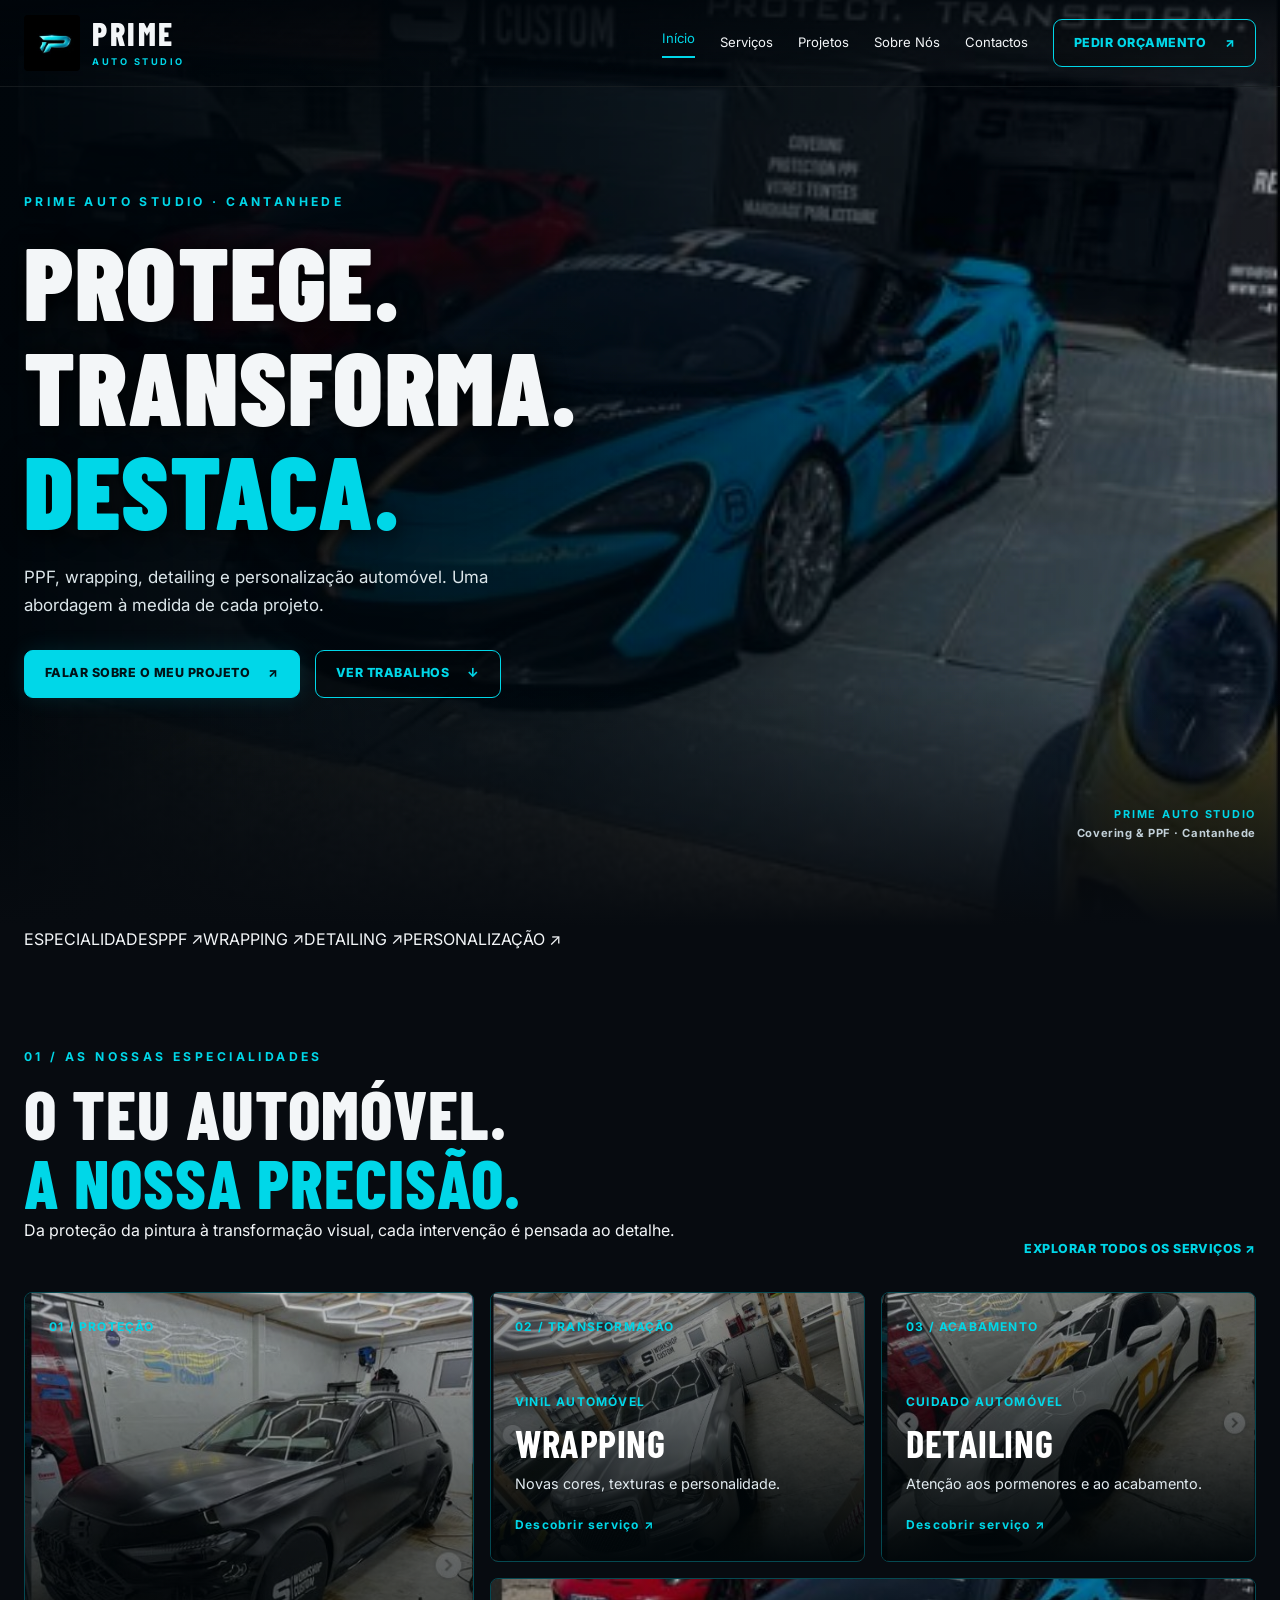
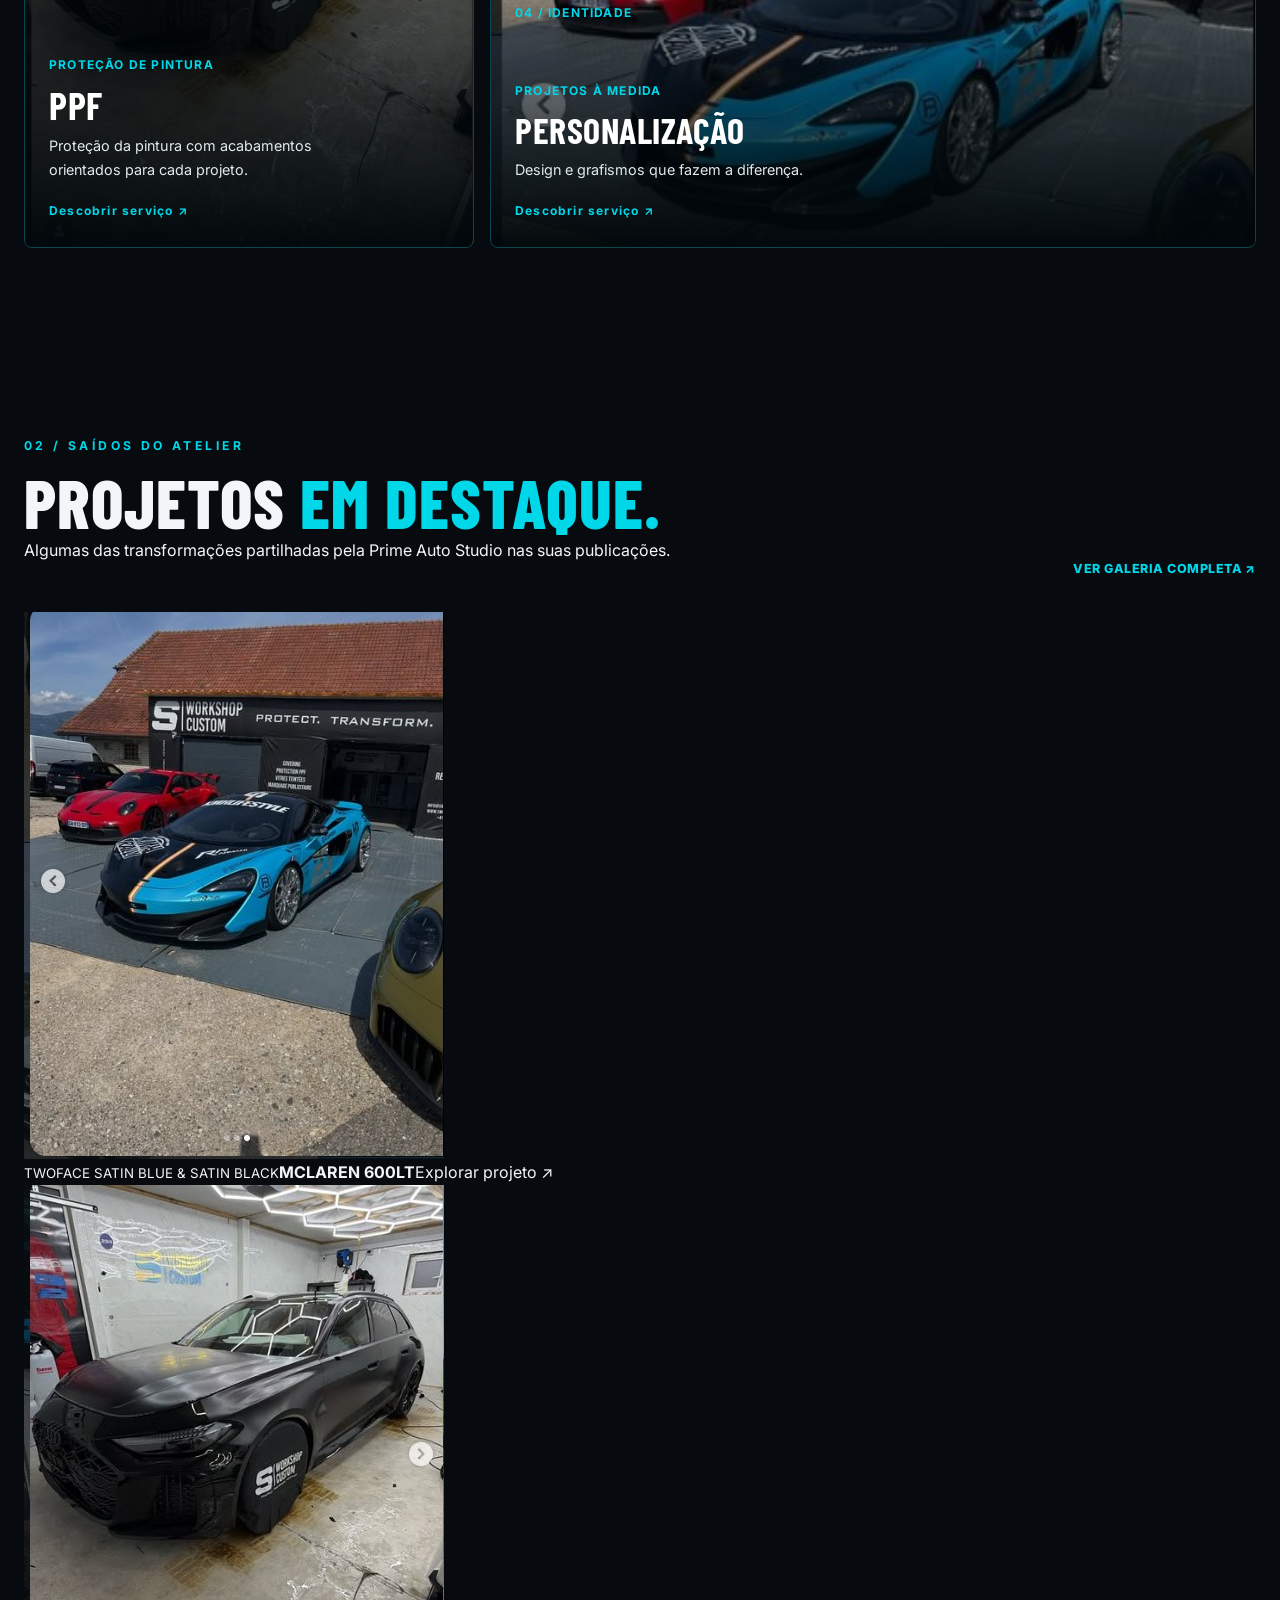
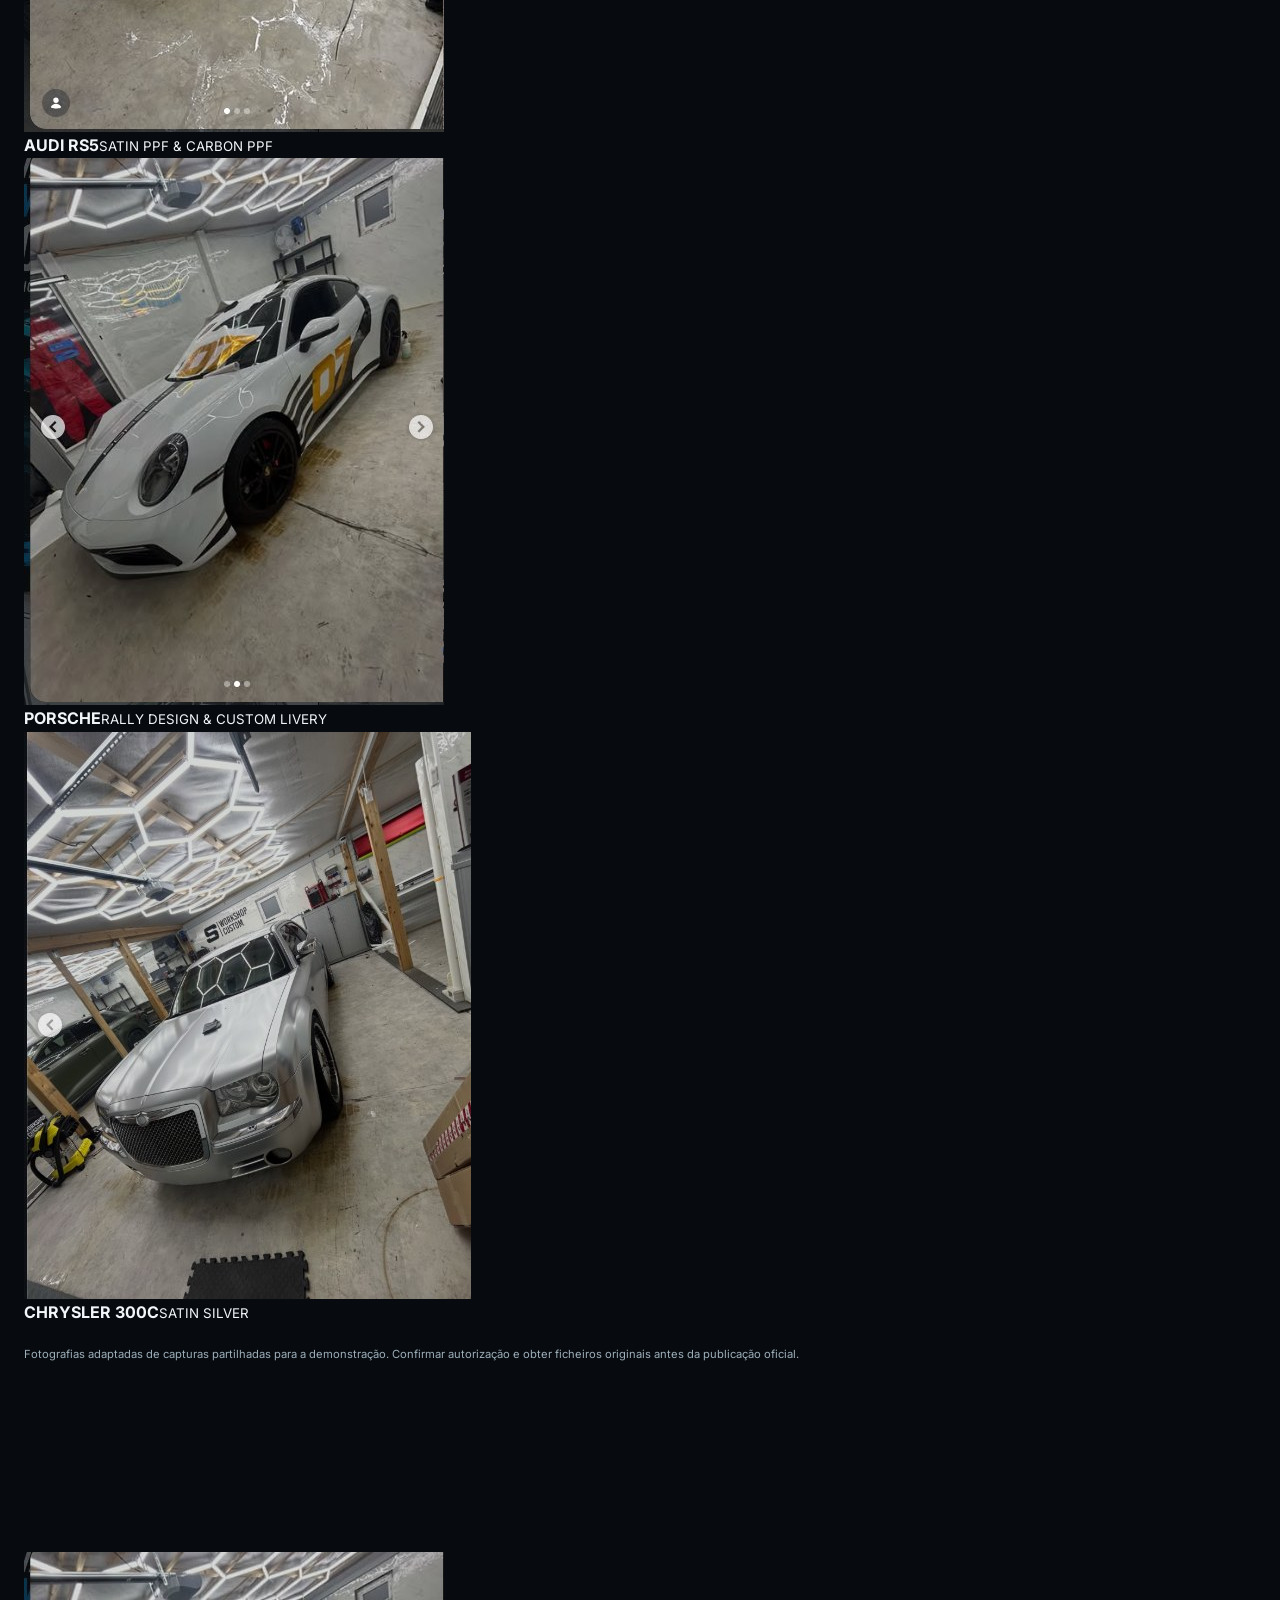
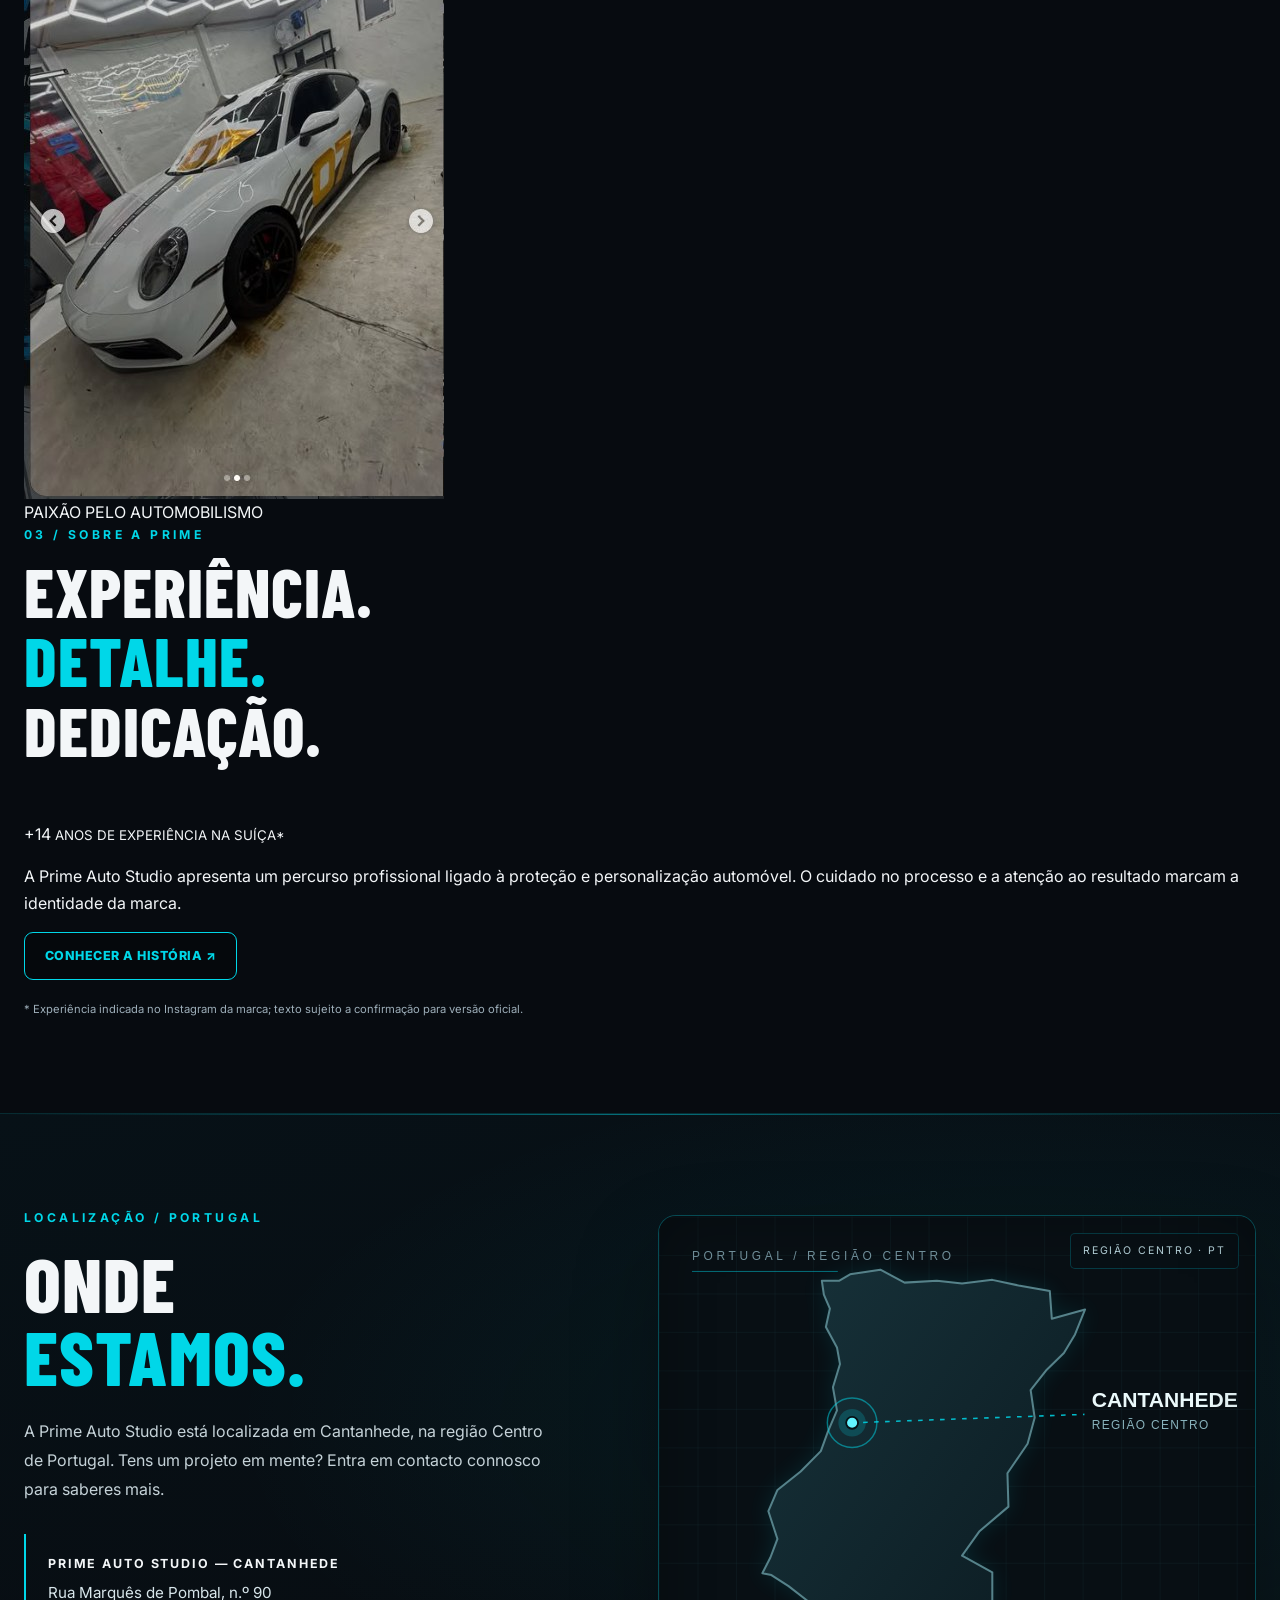
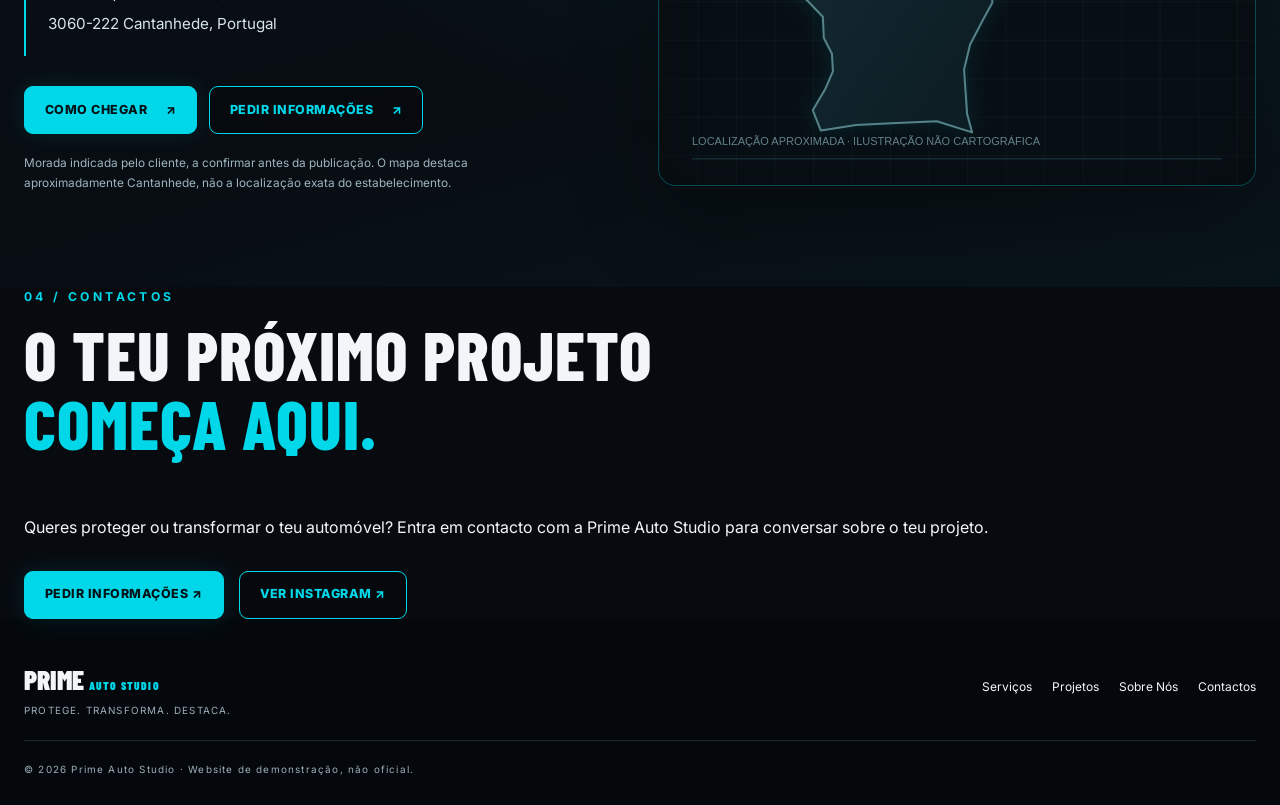
==== commit 5b292015: "Mapa localização e conecção com o maps" ====
--- a/index.html
+++ b/index.html
@@ -13,7 +13,7 @@
     <link
         href="https://fonts.googleapis.com/css2?family=Barlow+Condensed:wght@500;600;700;800;900&family=Inter:wght@400;500;600;700&display=swap"
         rel="stylesheet">
-    <link rel="stylesheet" href="css/style.css">
+    <link rel="stylesheet" href="css/style.css"><link rel="stylesheet" href="css/localizacao.css">
     <link rel="stylesheet" href="css/home-v2.css">
     <link rel="stylesheet" href="css/responsive.css" media="(max-width: 900px)">
 </head>
@@ -153,6 +153,29 @@
                 </div>
             </div>
         </section>
+        <section class="section prime-location" id="onde-estamos" aria-labelledby="location-title">
+            <div class="container prime-location-grid">
+                <div class="prime-location-copy">
+                    <p class="eyebrow">LOCALIZAÇÃO / PORTUGAL</p>
+                    <h2 id="location-title">ONDE<br><span>ESTAMOS.</span></h2>
+                    <p class="prime-location-intro">A Prime Auto Studio está localizada em Cantanhede, na região Centro de Portugal. Tens um projeto em mente? Entra em contacto connosco para saberes mais.</p>
+                    <address class="prime-location-address">
+                        <strong>PRIME AUTO STUDIO — CANTANHEDE</strong>
+                        <span>Rua Marquês de Pombal, n.º 90</span>
+                        <span>3060-222 Cantanhede, Portugal</span>
+                    </address>
+                    <div class="prime-location-actions">
+                        <a class="btn btn-primary" href="https://www.google.com/maps/search/?api=1&query=Rua%20Marqu%C3%AAs%20de%20Pombal%2090%2C%20Cantanhede%2C%20Portugal" target="_blank" rel="noopener noreferrer" aria-label="Pesquisar a morada indicada da Prime Auto Studio no Google Maps (abre novo separador)">Como chegar <span aria-hidden="true">↗</span></a>
+                        <a class="btn btn-outline" href="contactos.html#orcamento">Pedir informações <span aria-hidden="true">↗</span></a>
+                    </div>
+                    <p class="prime-location-note">Morada indicada pelo cliente, a confirmar antes da publicação. O mapa destaca aproximadamente Cantanhede, não a localização exata do estabelecimento.</p>
+                </div>
+                <figure class="prime-location-map">
+                    <img src="assets/maps/portugal-cantanhede.svg" width="650" height="620" loading="lazy" decoding="async" alt="Mapa ilustrativo de Portugal continental com Cantanhede assinalada na região Centro; marcador aproximado, não correspondente à porta do estabelecimento.">
+                    <figcaption>REGIÃO CENTRO · PT</figcaption>
+                </figure>
+            </div>
+        </section>
         <section class="v2-final-cta">
             <div class="container">
                 <p class="eyebrow">04 / CONTACTOS</p>
--- a/css/localizacao.css
+++ b/css/localizacao.css
@@ -0,0 +1,18 @@
+/* Prime Auto Studio — Secção Onde Estamos (Fase 2) */
+.prime-location{position:relative;isolation:isolate;overflow:hidden;background:radial-gradient(ellipse at 80% 40%,rgba(0,215,232,.075),transparent 55%),linear-gradient(165deg,#071117,#080d12 64%,#08151b);border-top:1px solid rgba(0,215,232,.14)}
+.prime-location::before{content:"";position:absolute;left:0;top:0;width:100%;height:1px;background:linear-gradient(90deg,transparent,rgba(0,215,232,.48),transparent)}
+.prime-location-grid{display:grid;grid-template-columns:minmax(0,1fr) minmax(0,1.05fr);align-items:center;gap:clamp(28px,5vw,85px)}
+.prime-location-copy h2{font-size:clamp(3.2rem,6vw,6.2rem);line-height:.96;margin:18px 0 24px}
+.prime-location-copy h2 span{color:var(--cyan)}
+.prime-location-intro{max-width:530px;color:#c5d2d8;font-size:1rem;line-height:1.8}
+.prime-location-address{margin:30px 0;padding:20px 0 20px 22px;border-left:2px solid var(--cyan);font-style:normal;display:flex;flex-direction:column;gap:6px}
+.prime-location-address strong{color:var(--white);font-size:.78rem;letter-spacing:.15em;text-transform:uppercase}
+.prime-location-address span{font-size:.95rem;color:#d7e5ea}
+.prime-location-actions{display:flex;gap:12px;flex-wrap:wrap}
+.prime-location-note{margin:20px 0 0;max-width:490px;color:#9db4bf;font-size:.74rem;line-height:1.65}
+.prime-location-map{position:relative;margin:0;border:1px solid rgba(0,215,232,.3);border-radius:18px;overflow:hidden;background:#080f14;box-shadow:0 35px 85px rgba(0,0,0,.28)}
+.prime-location-map img{width:100%;display:block;height:auto;aspect-ratio:650 / 620;object-fit:contain}
+.prime-location-map figcaption{position:absolute;right:16px;top:17px;color:#b5d1d9;font-size:.66rem;letter-spacing:.18em;text-transform:uppercase;background:#071015dd;border:1px solid rgba(0,215,232,.22);padding:8px 12px;border-radius:5px}
+.prime-location-map::after{position:absolute;content:"";inset:0;pointer-events:none;box-shadow:inset 0 0 55px rgba(0,0,0,.28)}
+@media(max-width:900px){.prime-location-grid{grid-template-columns:1fr}.prime-location-copy{max-width:700px}.prime-location-map{width:min(100%,640px);margin-inline:auto}}
+@media(max-width:620px){.prime-location{padding-block:65px}.prime-location-copy h2{font-size:clamp(3rem,13vw,4.6rem)}.prime-location-actions .btn{width:100%}.prime-location-address{margin:24px 0}.prime-location-map figcaption{font-size:.55rem;right:10px;top:10px}.prime-location-note{font-size:.7rem}}
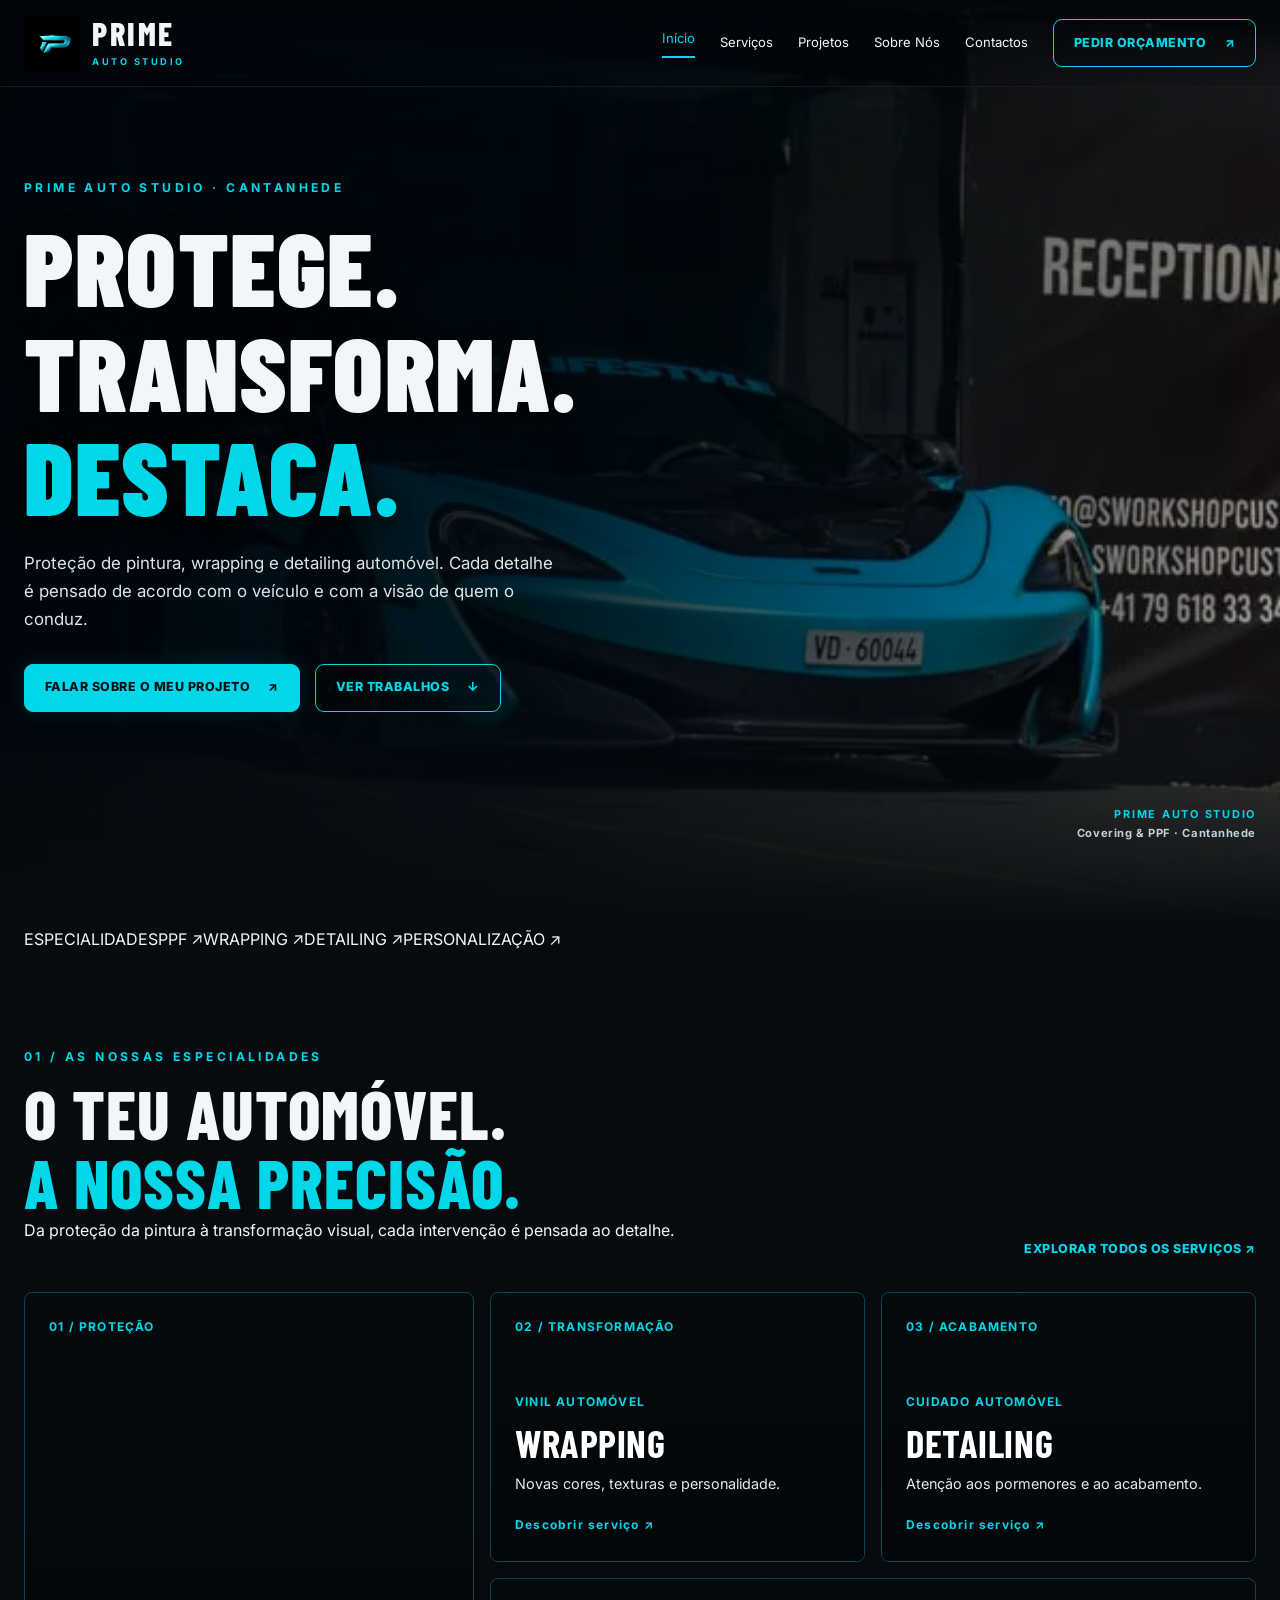
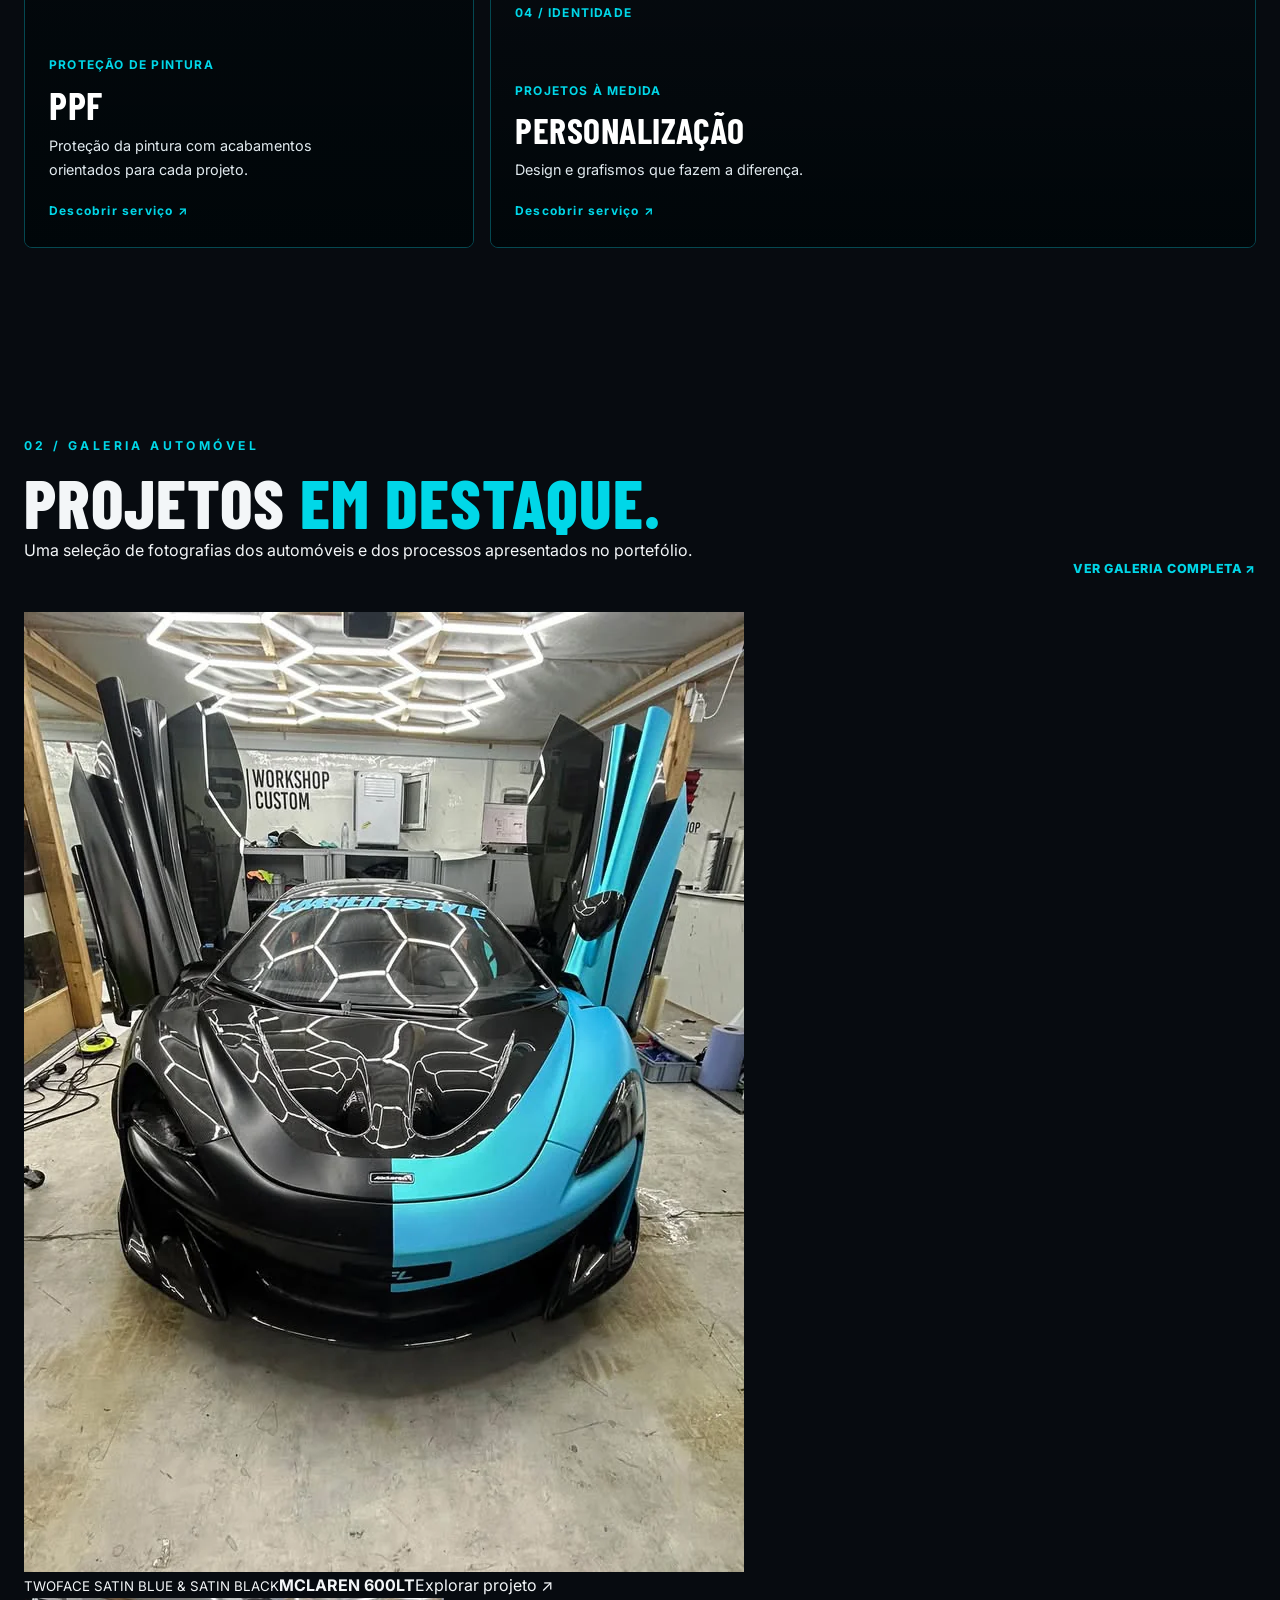
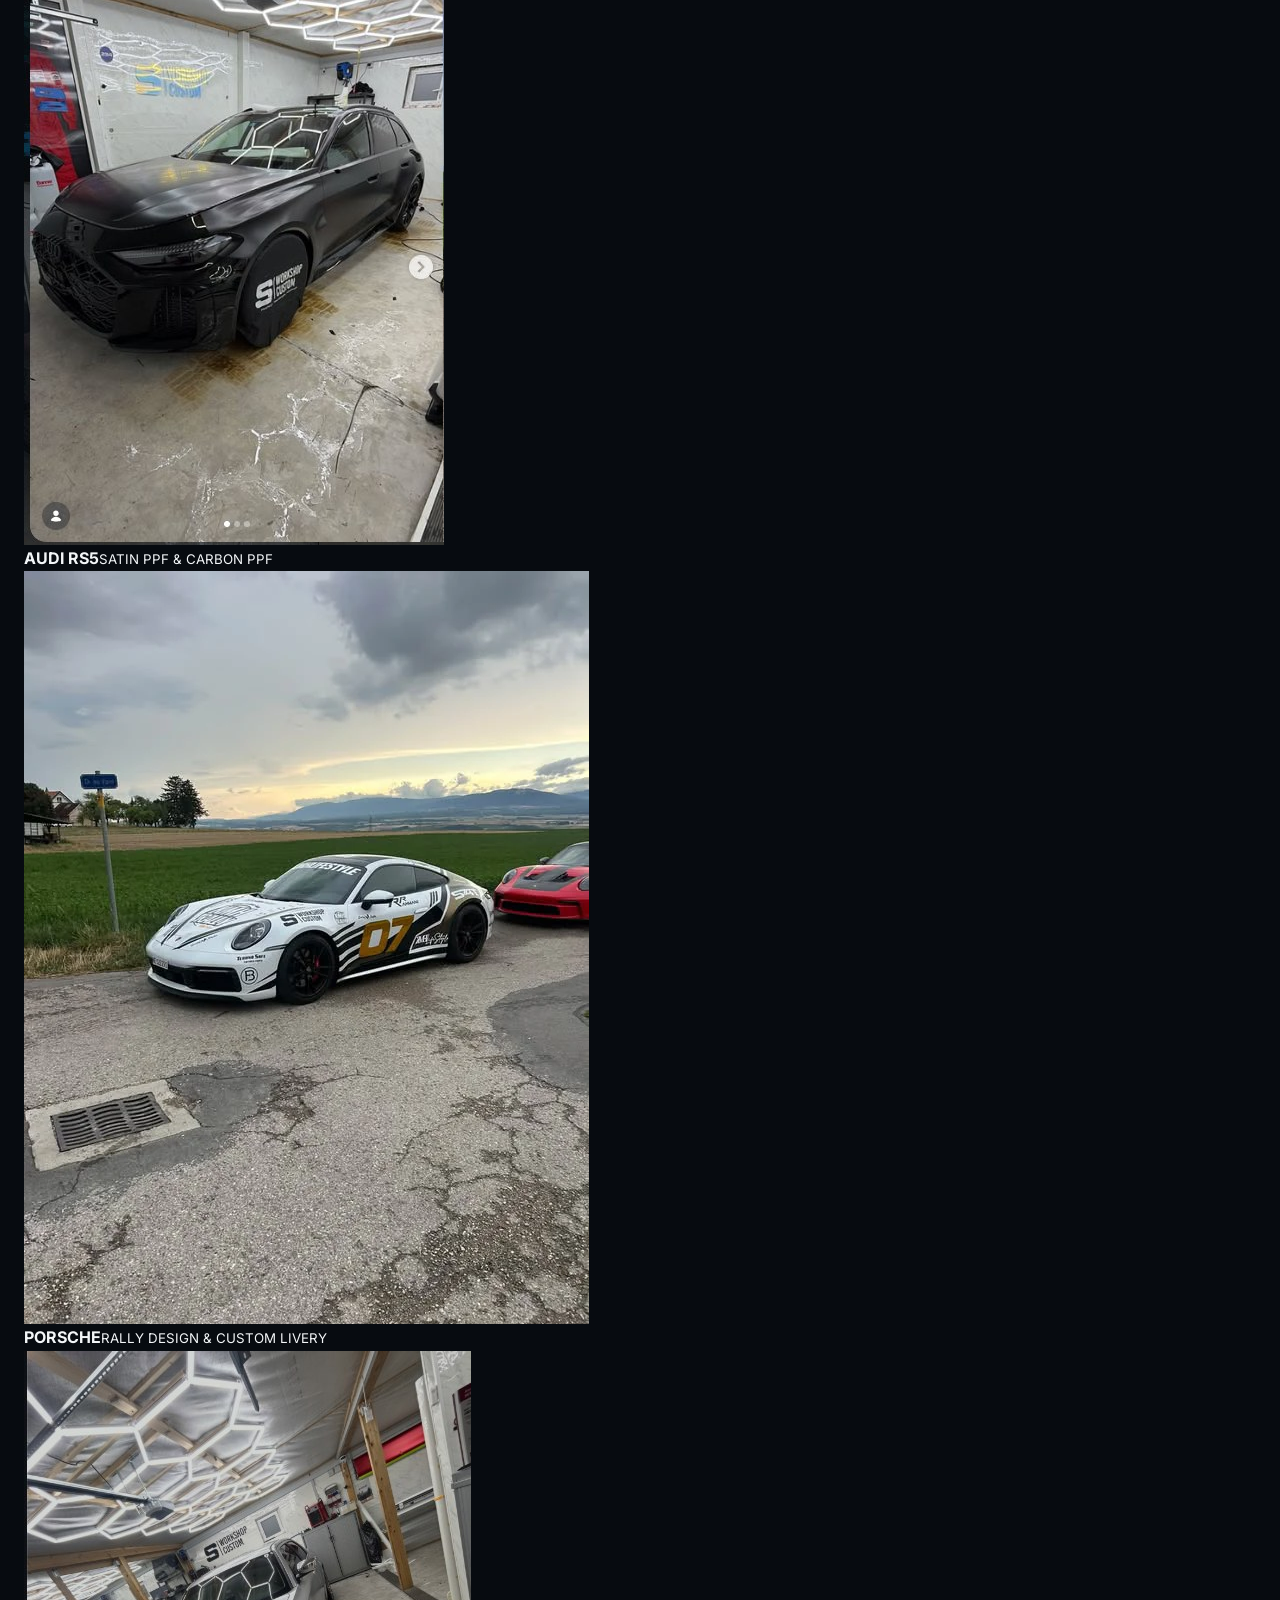
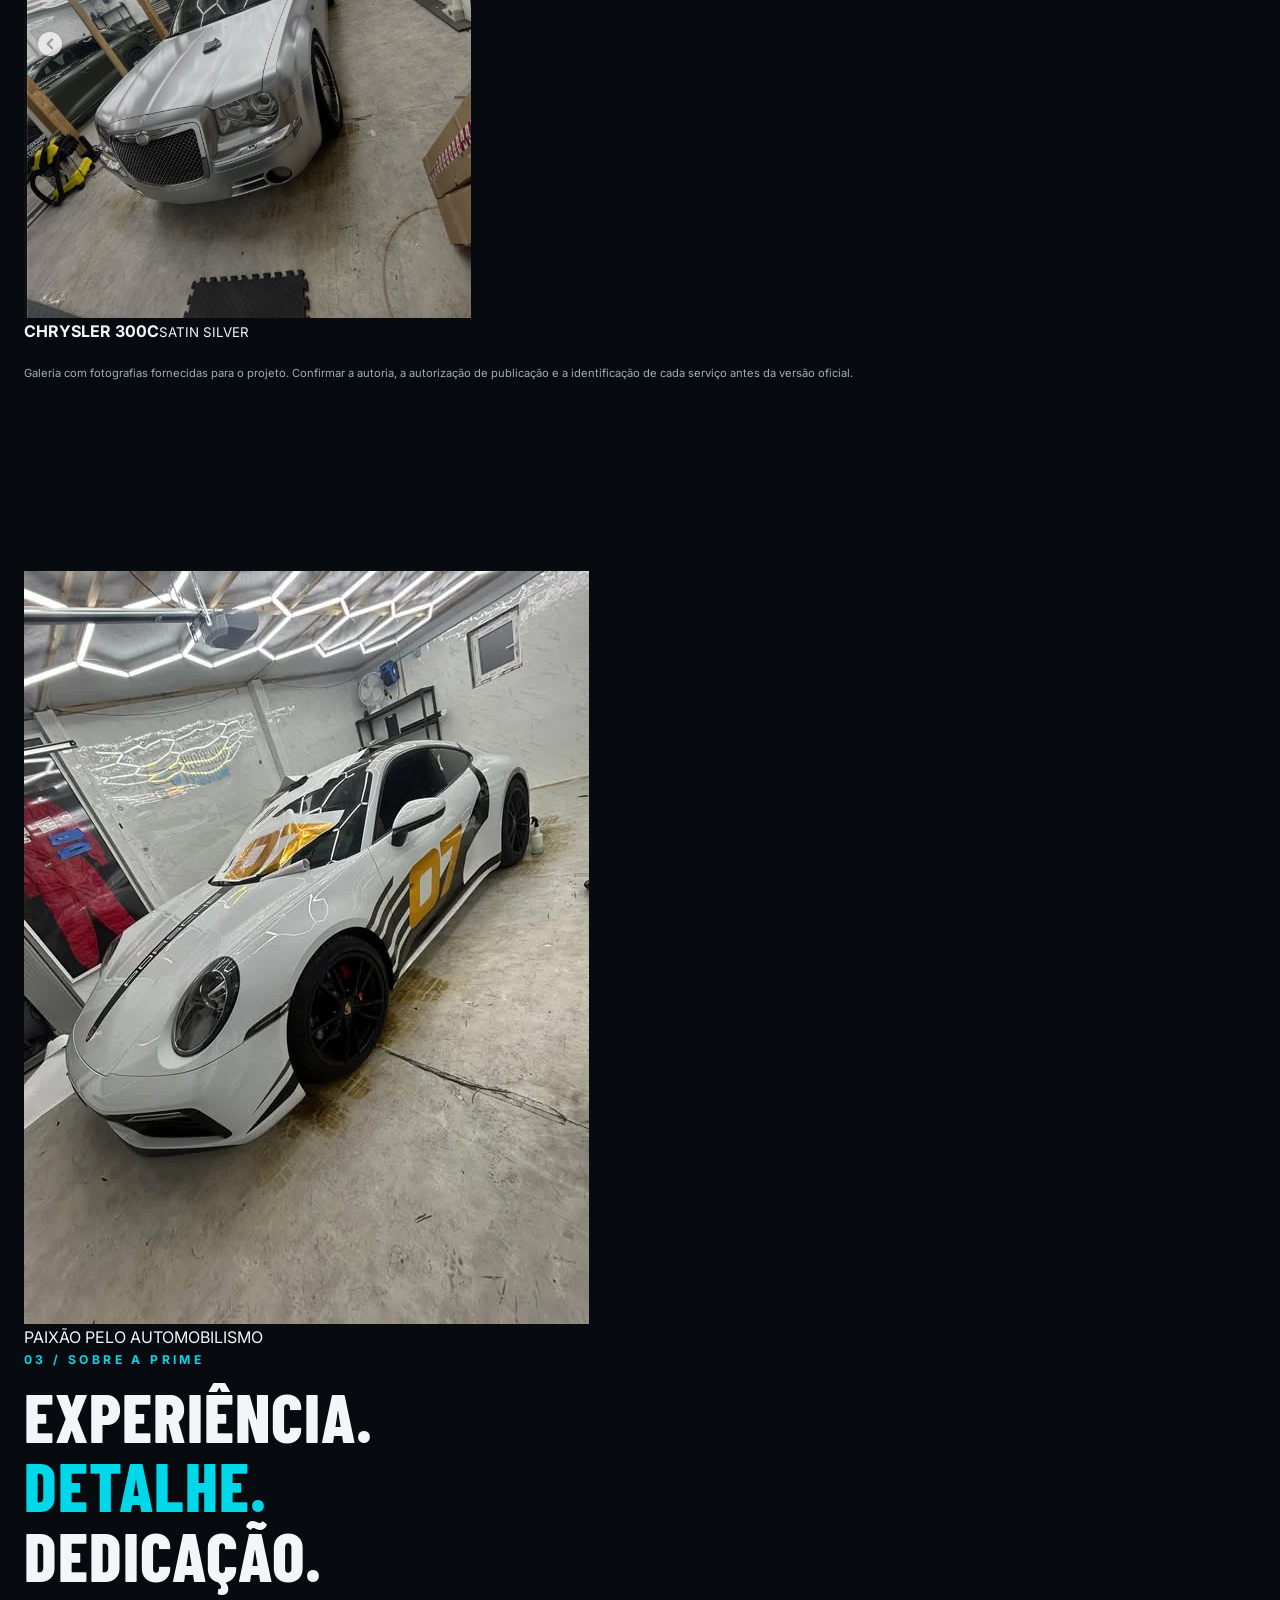
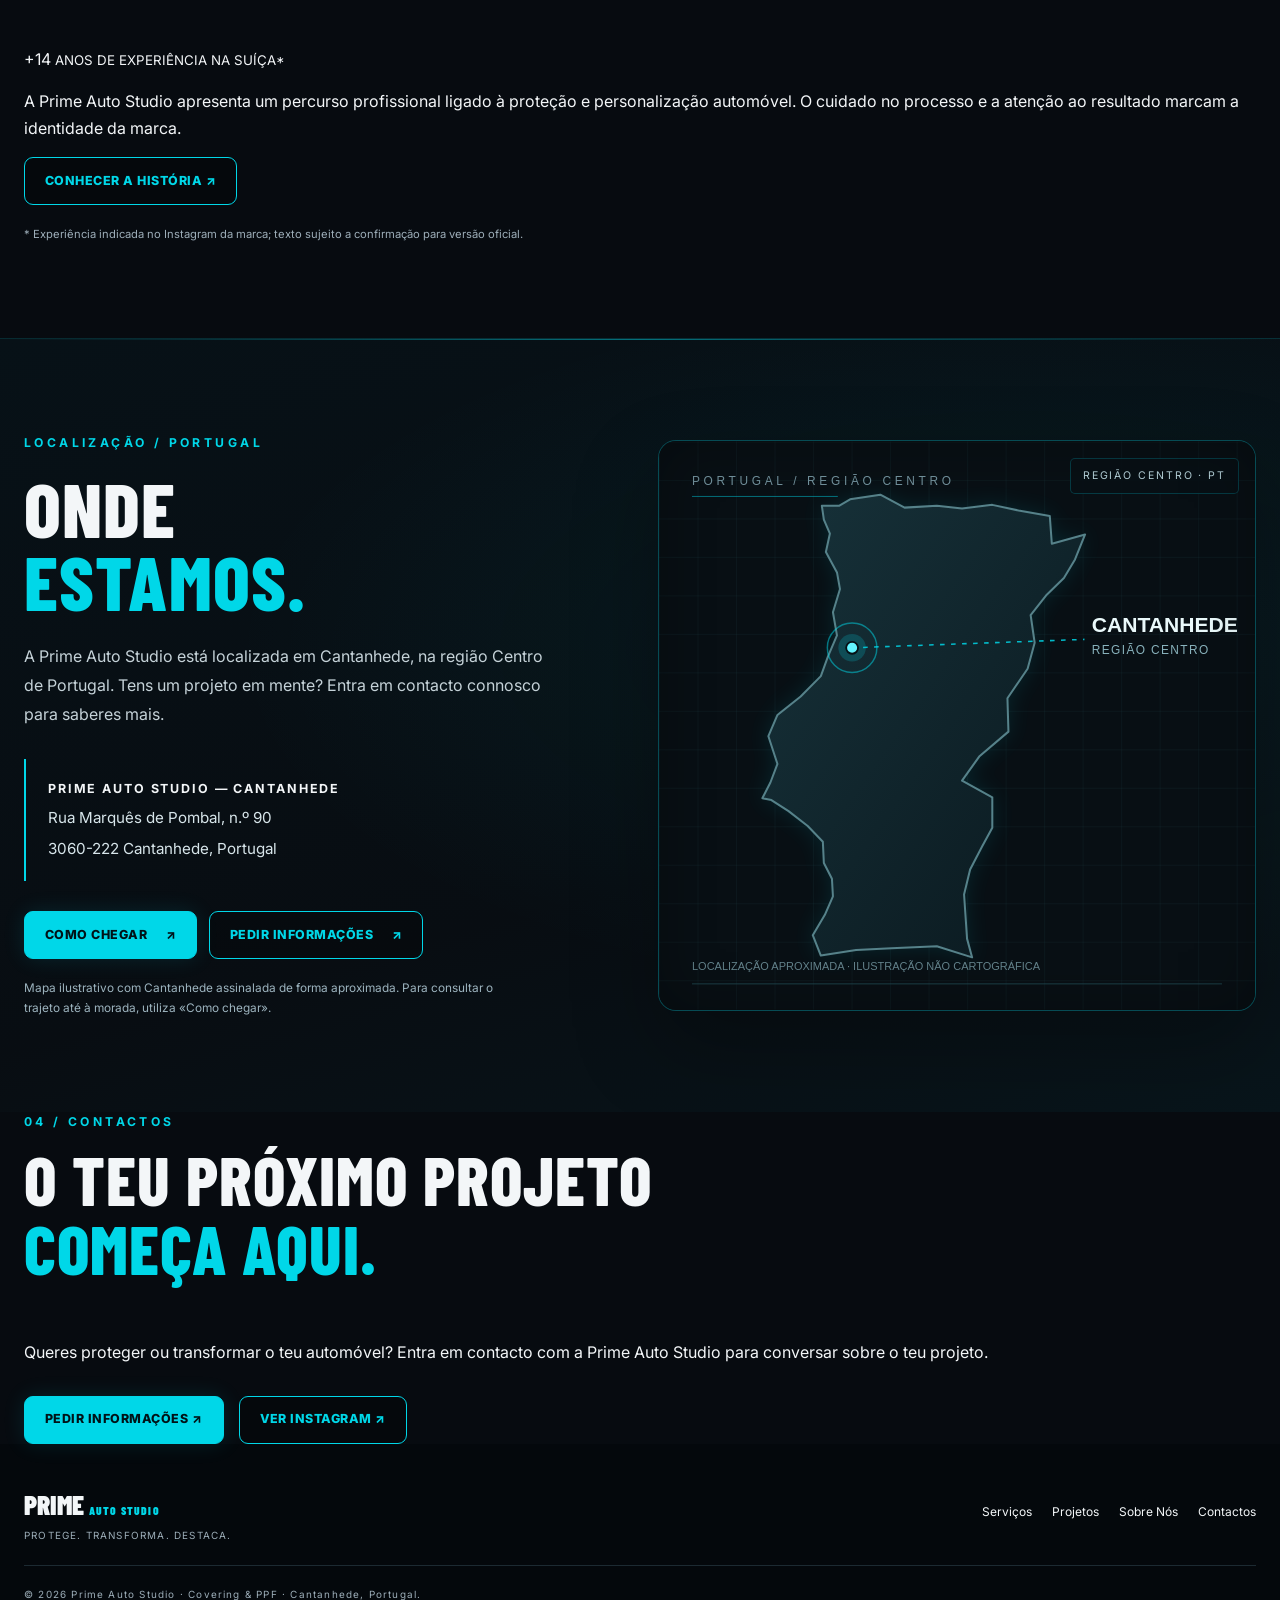
==== commit a8a92825: "revisão final" ====
--- a/index.html
+++ b/index.html
@@ -6,8 +6,8 @@
     <meta name="viewport" content="width=device-width, initial-scale=1">
     <meta name="theme-color" content="#080d12">
     <meta name="description"
-        content="Proteção, wrapping, detailing e personalização automóvel. Conceito de website Prime Auto Studio.">
-    <title>Início | Prime Auto Studio — Demonstração</title>
+        content="Prime Auto Studio em Cantanhede: covering, PPF, detailing e personalização automóvel. Conhece os serviços e entra em contacto pelo Instagram.">
+    <title>Prime Auto Studio | Covering, PPF e Detailing em Cantanhede</title>
     <link rel="preconnect" href="https://fonts.googleapis.com">
     <link rel="preconnect" href="https://fonts.gstatic.com" crossorigin>
     <link
@@ -16,6 +16,7 @@
     <link rel="stylesheet" href="css/style.css"><link rel="stylesheet" href="css/localizacao.css">
     <link rel="stylesheet" href="css/home-v2.css">
     <link rel="stylesheet" href="css/responsive.css" media="(max-width: 900px)">
+    <link rel="stylesheet" href="css/fotografias-reais.css">
 </head>
 
 <body class="home-page">
@@ -40,8 +41,7 @@
                 <div class="hero-copy">
                     <p class="eyebrow">PRIME AUTO STUDIO · CANTANHEDE</p>
                     <h1 id="hero-title">PROTEGE.<br>TRANSFORMA.<br><em>DESTACA.</em></h1>
-                    <p class="lead">PPF, wrapping, detailing e personalização automóvel. Uma abordagem à medida de cada
-                        projeto.</p>
+                    <p class="lead">Proteção de pintura, wrapping e detailing automóvel. Cada detalhe é pensado de acordo com o veículo e com a visão de quem o conduz.</p>
                     <div class="button-row"><a class="btn btn-primary" href="contactos.html">Falar sobre o meu projeto
                             <span aria-hidden="true">↗</span></a><a class="btn btn-outline" href="#projetos">Ver
                             trabalhos <span aria-hidden="true">↓</span></a></div>
@@ -67,8 +67,8 @@
                     </div><a href="servicos.html" class="text-link">Explorar todos os serviços ↗</a>
                 </div>
                 <div class="service-showcase">
-                    <a href="servicos.html" class="visual-service visual-service-main"
-                        style="--card-photo:url('assets/images/carros/audi-rs5.jpg')"><span class="visual-service-no">01
+                    <a href="servicos.html#ppf" class="visual-service visual-service-main"
+                        style="--card-photo:url('assets/images/carros/aplicacao-pelicula.webp')"><span class="visual-service-no">01
                             / PROTEÇÃO</span>
                         <div><span class="visual-service-category">PROTEÇÃO DE PINTURA</span>
                             <h3>PPF</h3>
@@ -76,8 +76,8 @@
                                 class="visual-service-more">Descobrir serviço <span aria-hidden="true">↗</span></span>
                         </div>
                     </a>
-                    <a href="servicos.html" class="visual-service"
-                        style="--card-photo:url('assets/images/carros/chrysler-300c.jpg')"><span
+                    <a href="servicos.html#wrapping" class="visual-service"
+                        style="--card-photo:url('assets/images/carros/mclaren-portas.webp')"><span
                             class="visual-service-no">02 / TRANSFORMAÇÃO</span>
                         <div><span class="visual-service-category">VINIL AUTOMÓVEL</span>
                             <h3>WRAPPING</h3>
@@ -85,8 +85,8 @@
                                 serviço ↗</span>
                         </div>
                     </a>
-                    <a href="servicos.html" class="visual-service"
-                        style="--card-photo:url('assets/images/carros/porsche.jpg')"><span class="visual-service-no">03
+                    <a href="servicos.html#detailing" class="visual-service"
+                        style="--card-photo:url('assets/images/carros/chrysler-300c.jpg')"><span class="visual-service-no">03
                             / ACABAMENTO</span>
                         <div><span class="visual-service-category">CUIDADO AUTOMÓVEL</span>
                             <h3>DETAILING</h3>
@@ -94,8 +94,8 @@
                                 serviço ↗</span>
                         </div>
                     </a>
-                    <a href="servicos.html" class="visual-service"
-                        style="--card-photo:url('assets/images/carros/mclaren-600lt.jpg')"><span
+                    <a href="servicos.html#personalizacao" class="visual-service"
+                        style="--card-photo:url('assets/images/carros/porsche-oficina.webp')"><span
                             class="visual-service-no">04 / IDENTIDADE</span>
                         <div><span class="visual-service-category">PROJETOS À MEDIDA</span>
                             <h3>PERSONALIZAÇÃO</h3>
@@ -110,14 +110,13 @@
             <div class="container">
                 <div class="section-heading editorial-heading">
                     <div>
-                        <p class="eyebrow">02 / SAÍDOS DO ATELIER</p>
+                        <p class="eyebrow">02 / GALERIA AUTOMÓVEL</p>
                         <h2>PROJETOS <span>EM DESTAQUE.</span></h2>
-                        <p class="section-intro">Algumas das transformações partilhadas pela Prime Auto Studio nas suas
-                            publicações.</p>
+                        <p class="section-intro">Uma seleção de fotografias dos automóveis e dos processos apresentados no portefólio.</p>
                     </div><a href="projetos.html" class="text-link">Ver galeria completa ↗</a>
                 </div>
                 <div class="gallery-showcase">
-                    <a class="gallery-feature" href="projetos.html"><img src="assets/images/carros/mclaren-600lt.jpg"
+                    <a class="gallery-feature" href="projetos.html"><img src="assets/images/carros/mclaren-frente.webp"
                             alt="McLaren 600LT azul e preto" loading="lazy"><span class="gallery-info"><small>TWOFACE
                                 SATIN BLUE & SATIN BLACK</small><strong>MCLAREN 600LT</strong><span>Explorar projeto
                                 ↗</span></span></a>
@@ -125,21 +124,20 @@
                                 src="assets/images/carros/audi-rs5.jpg" alt="Audi RS5 com Satin PPF"
                                 loading="lazy"><span><strong>AUDI RS5</strong><small>SATIN PPF & CARBON
                                     PPF</small></span></a><a href="projetos.html" class="gallery-tile"><img
-                                src="assets/images/carros/porsche.jpg" alt="Porsche com decoração Rally"
+                                src="assets/images/carros/porsche-exterior.webp" alt="Porsche 911 com decoração gráfica branca, preta e amarela"
                                 loading="lazy"><span><strong>PORSCHE</strong><small>RALLY DESIGN & CUSTOM
                                     LIVERY</small></span></a><a href="projetos.html" class="gallery-tile"><img
                                 src="assets/images/carros/chrysler-300c.jpg" alt="Chrysler 300C Satin Silver"
                                 loading="lazy"><span><strong>CHRYSLER 300C</strong><small>SATIN
                                     SILVER</small></span></a></div>
                 </div>
-                <p class="section-footnote">Fotografias adaptadas de capturas partilhadas para a demonstração. Confirmar
-                    autorização e obter ficheiros originais antes da publicação oficial.</p>
+                <p class="section-footnote">Galeria com fotografias fornecidas para o projeto. Confirmar a autoria, a autorização de publicação e a identificação de cada serviço antes da versão oficial.</p>
             </div>
         </section>
         <section class="section v2-story" id="sobre">
             <div class="container story-grid">
-                <div class="story-photo"><img src="assets/images/carros/porsche.jpg"
-                        alt="Projeto Porsche apresentado nas publicações da Prime Auto Studio"
+                <div class="story-photo"><img src="assets/images/carros/porsche-oficina.webp"
+                        alt="Porsche 911 com grafismos automóveis, fotografado em oficina"
                         loading="lazy"><span>PAIXÃO PELO AUTOMOBILISMO</span></div>
                 <div class="story-content">
                     <p class="eyebrow">03 / SOBRE A PRIME</p>
@@ -168,7 +166,7 @@
                         <a class="btn btn-primary" href="https://www.google.com/maps/search/?api=1&query=Rua%20Marqu%C3%AAs%20de%20Pombal%2090%2C%20Cantanhede%2C%20Portugal" target="_blank" rel="noopener noreferrer" aria-label="Pesquisar a morada indicada da Prime Auto Studio no Google Maps (abre novo separador)">Como chegar <span aria-hidden="true">↗</span></a>
                         <a class="btn btn-outline" href="contactos.html#orcamento">Pedir informações <span aria-hidden="true">↗</span></a>
                     </div>
-                    <p class="prime-location-note">Morada indicada pelo cliente, a confirmar antes da publicação. O mapa destaca aproximadamente Cantanhede, não a localização exata do estabelecimento.</p>
+                    <p class="prime-location-note">Mapa ilustrativo com Cantanhede assinalada de forma aproximada. Para consultar o trajeto até à morada, utiliza «Como chegar».</p>
                 </div>
                 <figure class="prime-location-map">
                     <img src="assets/maps/portugal-cantanhede.svg" width="650" height="620" loading="lazy" decoding="async" alt="Mapa ilustrativo de Portugal continental com Cantanhede assinalada na região Centro; marcador aproximado, não correspondente à porta do estabelecimento.">
@@ -195,7 +193,7 @@
             </div>
             <div class="footer-links"><a href="servicos.html">Serviços</a><a href="projetos.html">Projetos</a><a
                     href="sobre.html">Sobre Nós</a><a href="contactos.html">Contactos</a></div>
-            <p class="footer-note">© <span id="year"></span> Prime Auto Studio · Website de demonstração, não oficial.
+            <p class="footer-note">© <span id="year"></span> Prime Auto Studio · Covering & PPF · Cantanhede, Portugal.
             </p>
         </div>
     </footer>
--- a/css/fotografias-reais.css
+++ b/css/fotografias-reais.css
@@ -0,0 +1,35 @@
+/* PRIME AUTO STUDIO — Fotografias reais (Fase 3)
+   Camada isolada: não altera o sistema de navegação, o mapa nem o lightbox. */
+.home-page .hero-v2 .hero-image {
+  background-image: linear-gradient(90deg,rgba(0,5,9,.98) 0%,rgba(0,7,12,.88) 39%,rgba(0,7,12,.24) 100%), url('../assets/images/carros/mclaren-exterior.webp');
+  background-position: center, 63% 48%;
+  background-size: cover;
+}
+/* Na versão inicial o CSS fixava fotografias por posição; passar a usar
+   as URLs declaradas em cada cartão da homepage. */
+.home-page .service-showcase .visual-service::before {
+  background-image: var(--card-photo);
+}
+.services-page .services-hero-image {
+  background-image: linear-gradient(90deg,rgba(2,7,12,.95),rgba(3,9,14,.78) 43%,rgba(3,9,14,.19)),linear-gradient(0deg,#070b10 0%,transparent 35%),url('../assets/images/carros/mclaren-frente.webp');
+  background-position: center, center, 63% 45%;
+  background-size: cover;
+}
+.home-page .gallery-showcase img,
+.home-page .story-photo img,
+.services-page .service-feature-media img {
+  object-fit: cover;
+}
+@media (max-width: 680px) {
+  .home-page .hero-v2 .hero-image {
+    background-image: linear-gradient(90deg,rgba(0,5,9,.94),rgba(0,7,12,.60)),url('../assets/images/carros/mclaren-exterior.webp');
+    background-position: center, 57% center;
+  }
+  .services-page .services-hero-image {
+    background-image: linear-gradient(90deg,rgba(2,7,12,.91),rgba(2,7,12,.53)),linear-gradient(0deg,#070b10,transparent 30%),url('../assets/images/carros/mclaren-frente.webp');
+    background-position: center, center, 55% center;
+  }
+}
+@media (prefers-reduced-motion: reduce) {
+  .home-page .service-showcase .visual-service::before { transition:none; }
+}
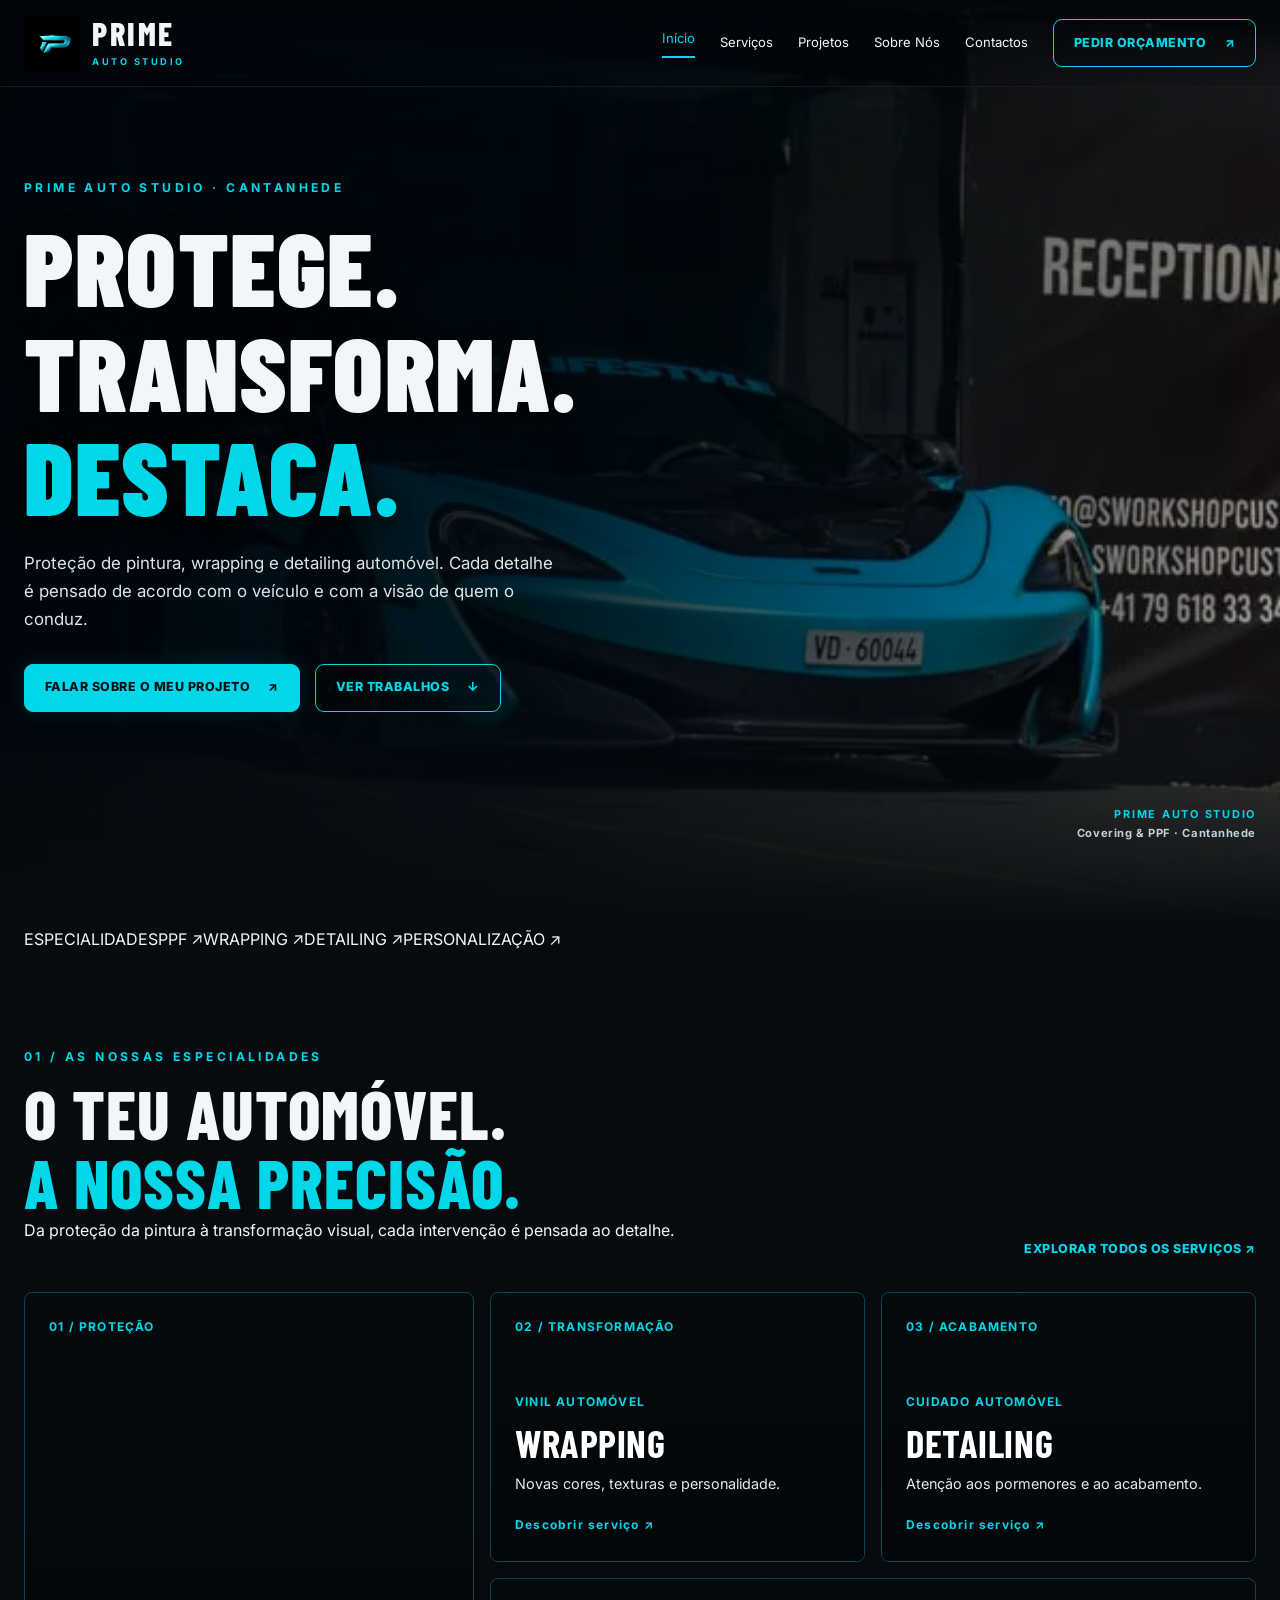
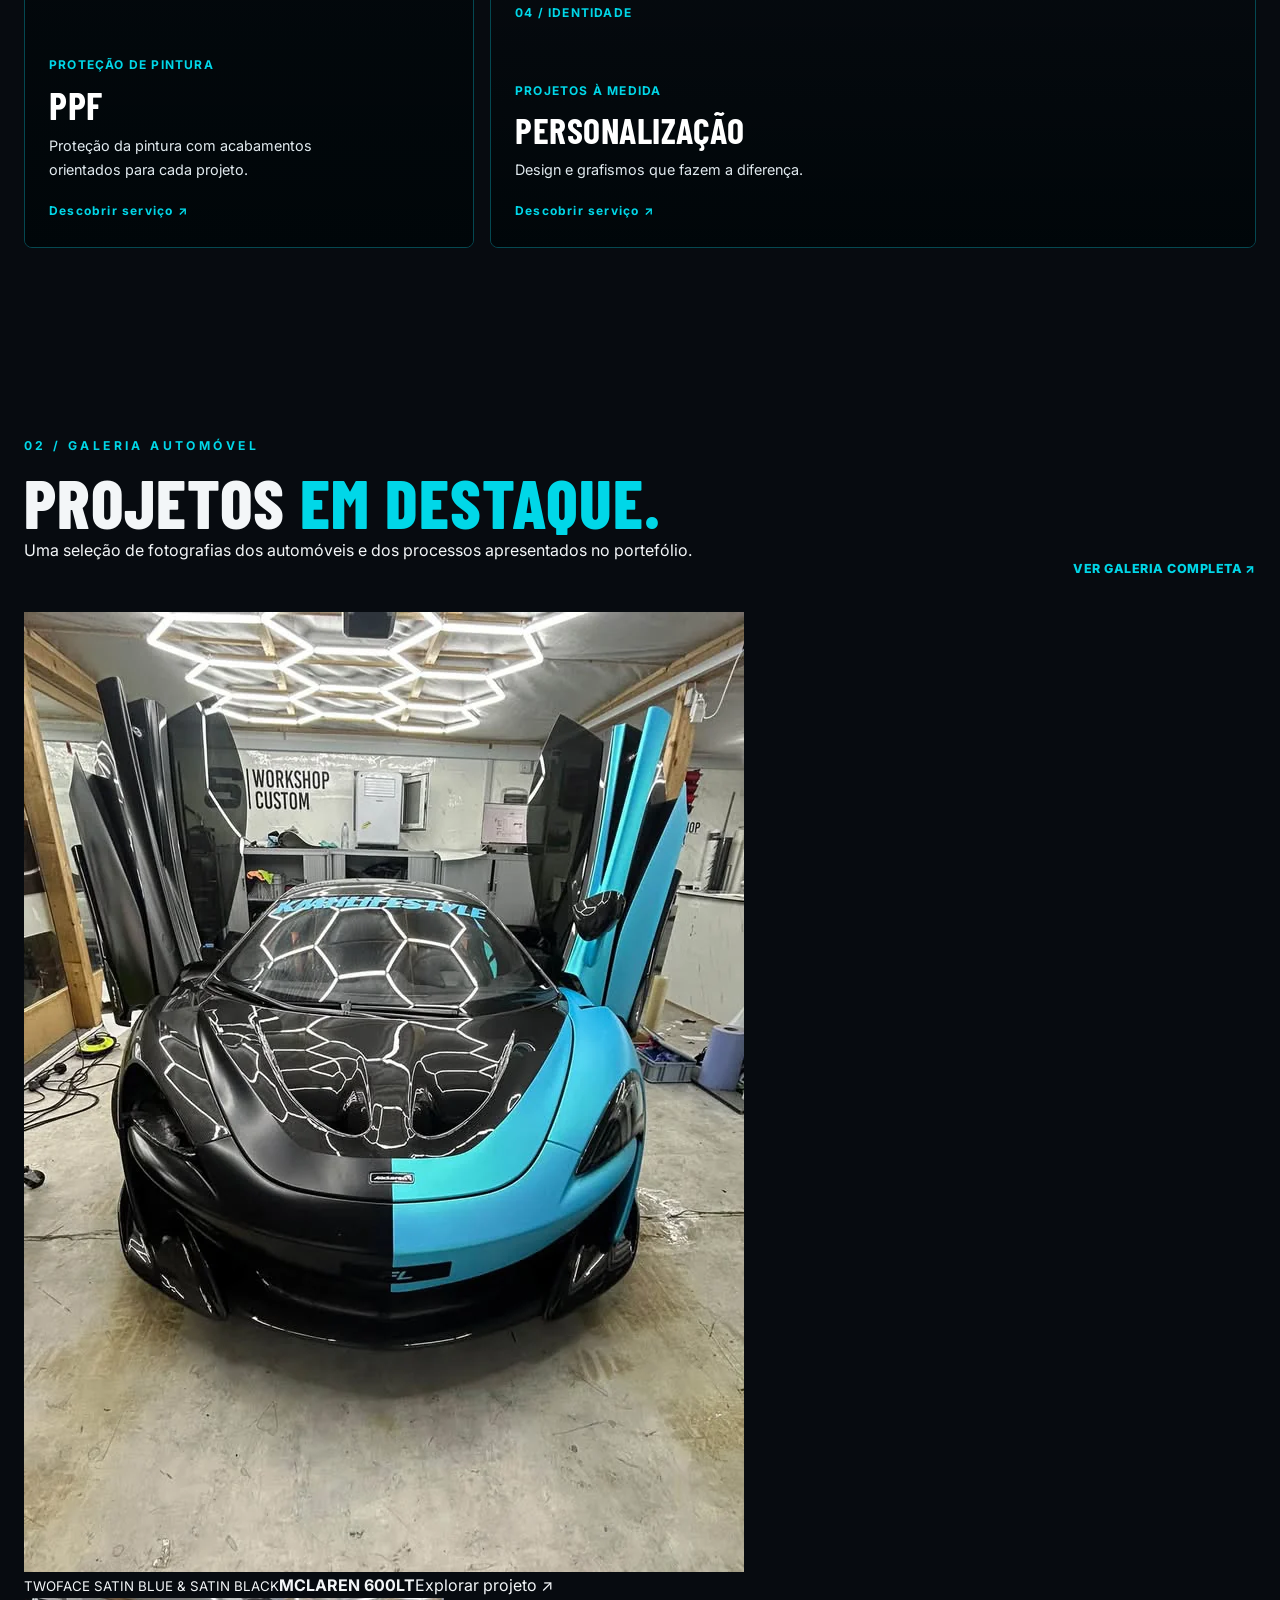
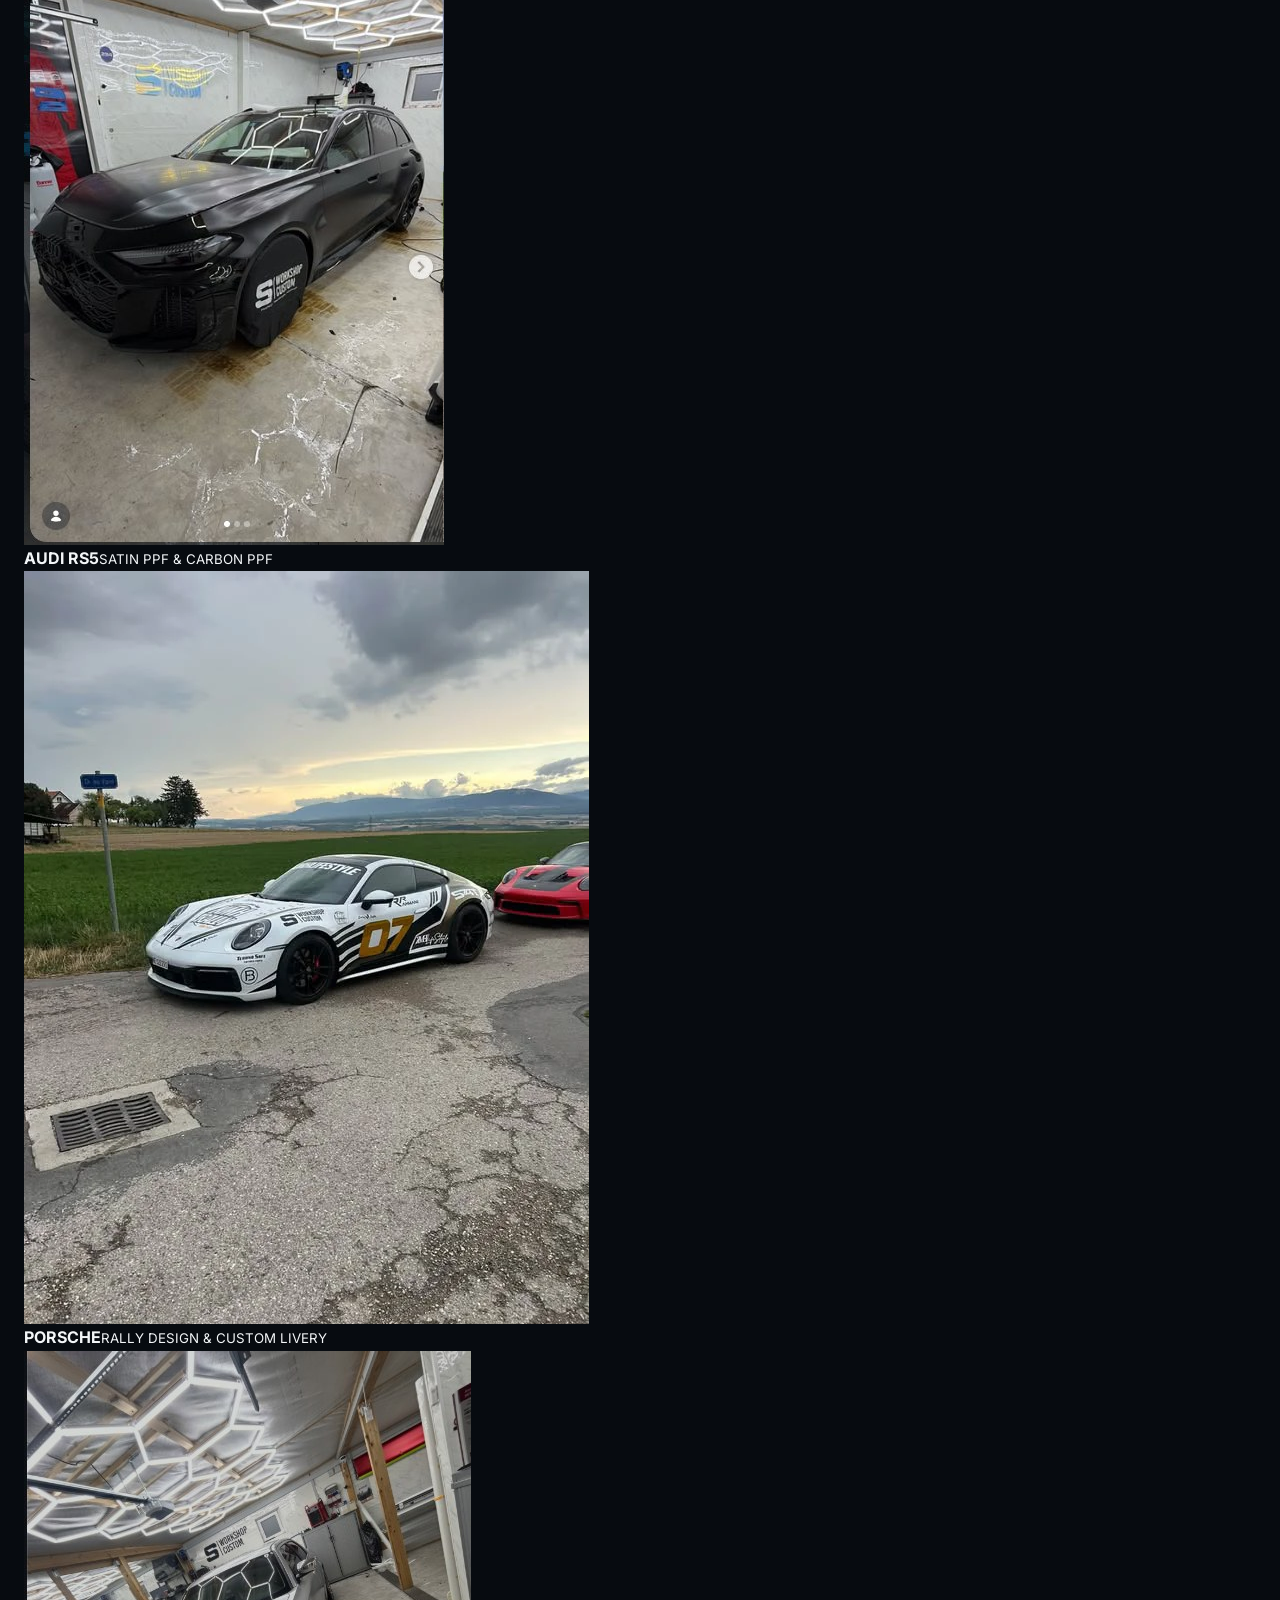
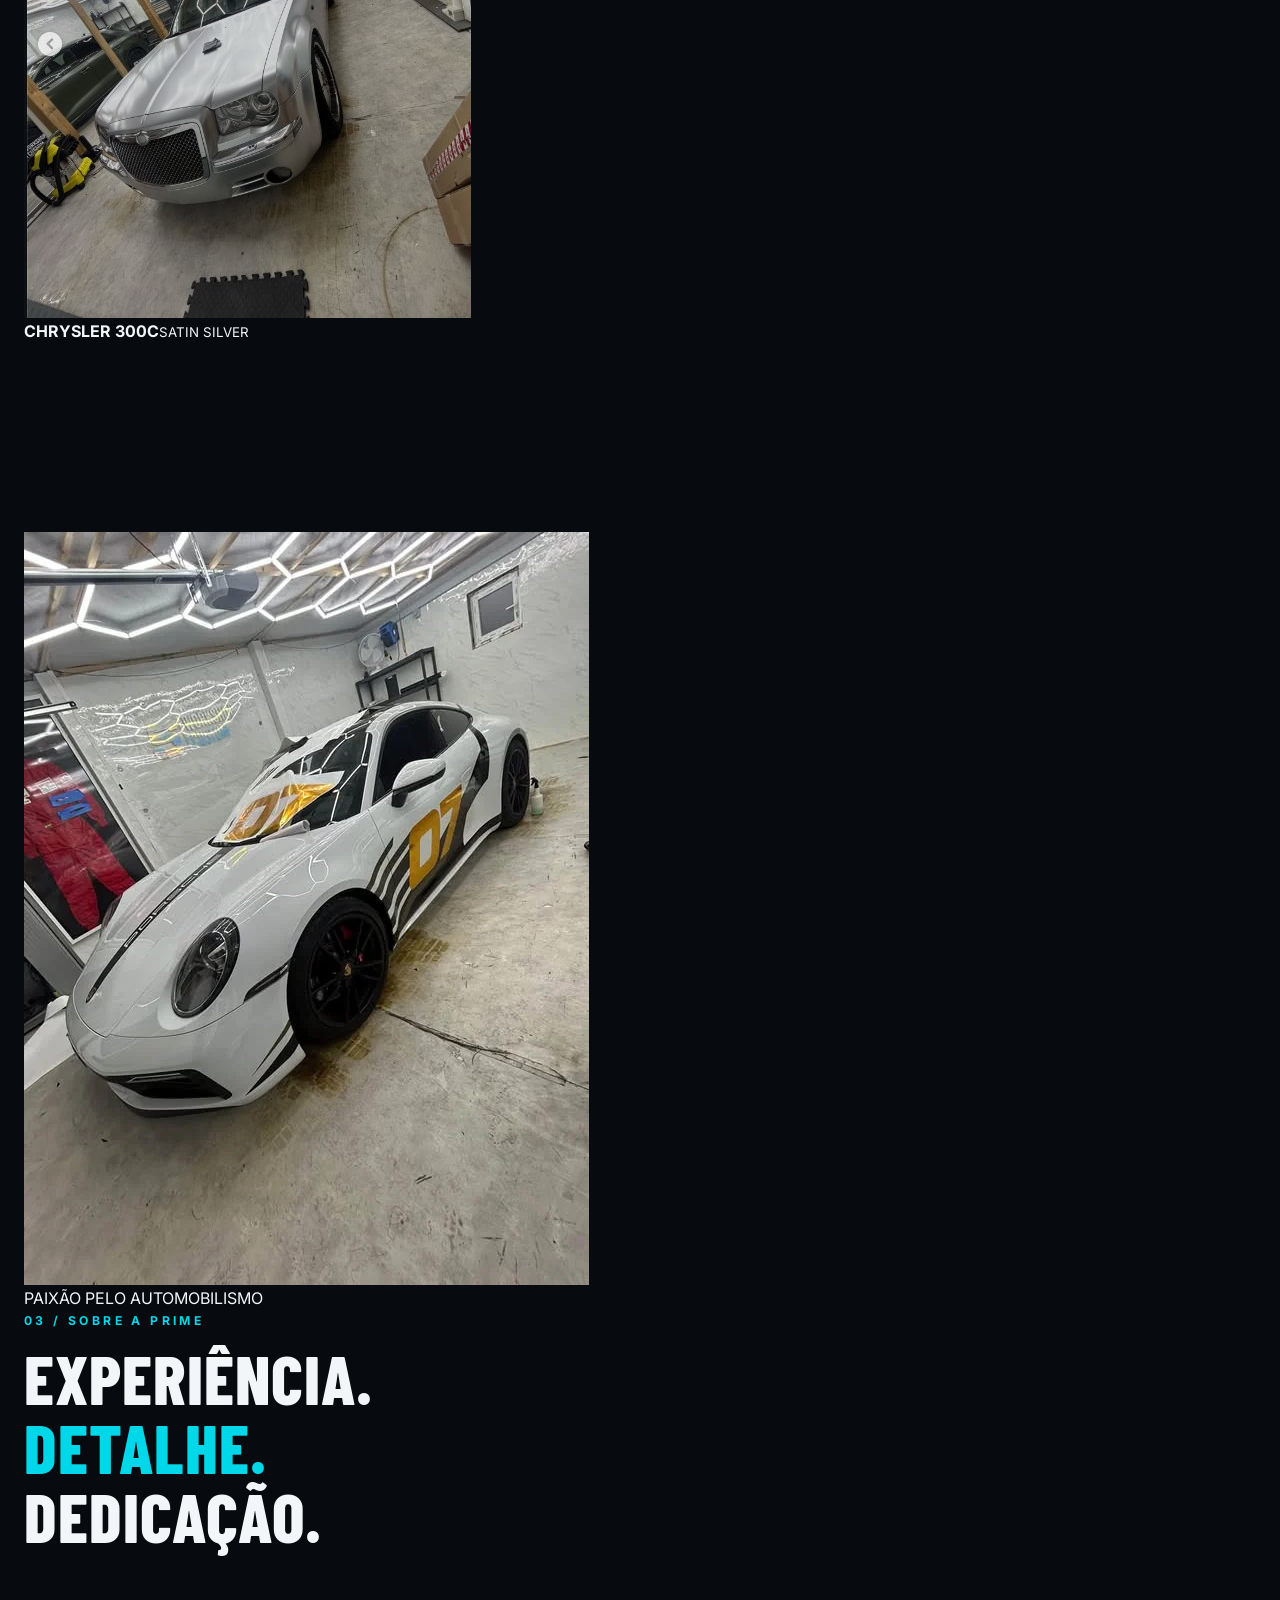
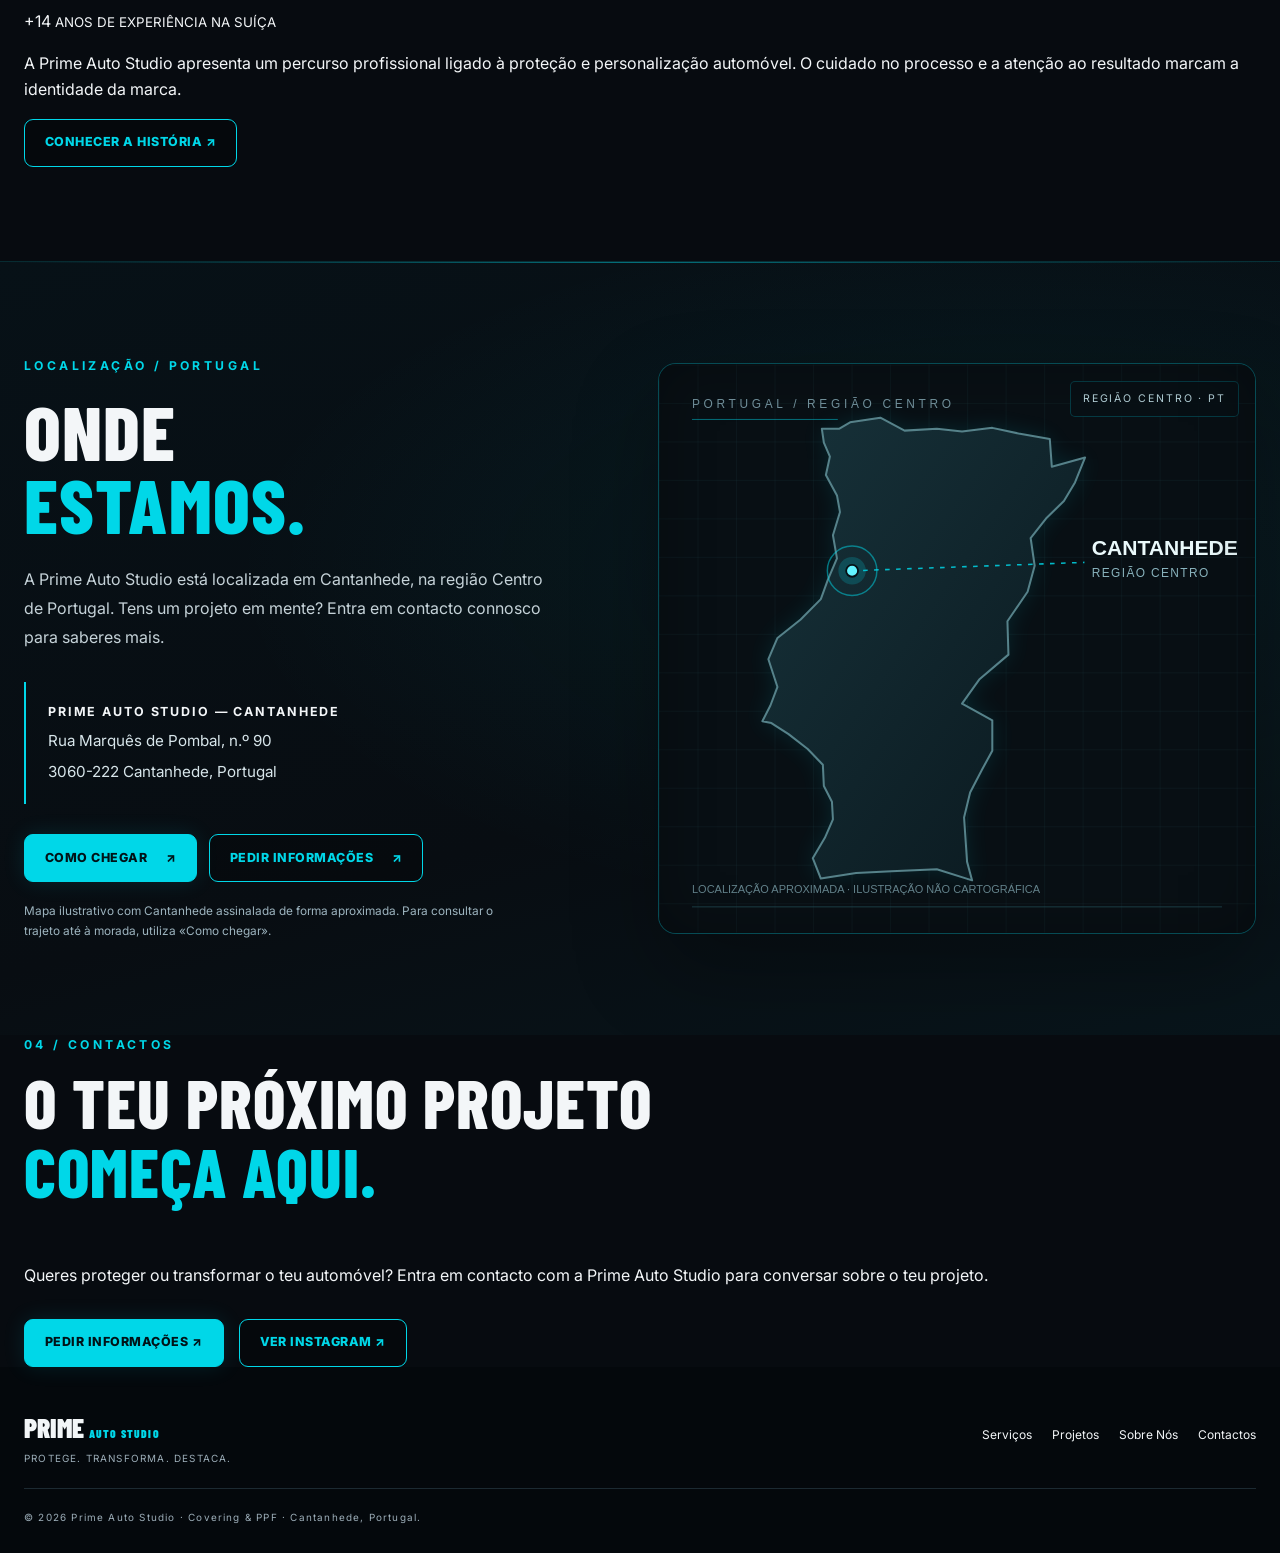
==== commit f43fc76b: "remoção de informações provisórias" ====
--- a/index.html
+++ b/index.html
@@ -131,7 +131,6 @@
                                 loading="lazy"><span><strong>CHRYSLER 300C</strong><small>SATIN
                                     SILVER</small></span></a></div>
                 </div>
-                <p class="section-footnote">Galeria com fotografias fornecidas para o projeto. Confirmar a autoria, a autorização de publicação e a identificação de cada serviço antes da versão oficial.</p>
             </div>
         </section>
         <section class="section v2-story" id="sobre">
@@ -142,12 +141,10 @@
                 <div class="story-content">
                     <p class="eyebrow">03 / SOBRE A PRIME</p>
                     <h2>EXPERIÊNCIA.<br><span>DETALHE.</span><br>DEDICAÇÃO.</h2>
-                    <p class="story-number">+14 <small>ANOS DE EXPERIÊNCIA NA SUÍÇA*</small></p>
+                    <p class="story-number">+14 <small>ANOS DE EXPERIÊNCIA NA SUÍÇA</small></p>
                     <p>A Prime Auto Studio apresenta um percurso profissional ligado à proteção e personalização
                         automóvel. O cuidado no processo e a atenção ao resultado marcam a identidade da marca.</p><a
                         href="sobre.html" class="btn btn-outline">Conhecer a história ↗</a>
-                    <p class="section-footnote">* Experiência indicada no Instagram da marca; texto sujeito a
-                        confirmação para versão oficial.</p>
                 </div>
             </div>
         </section>
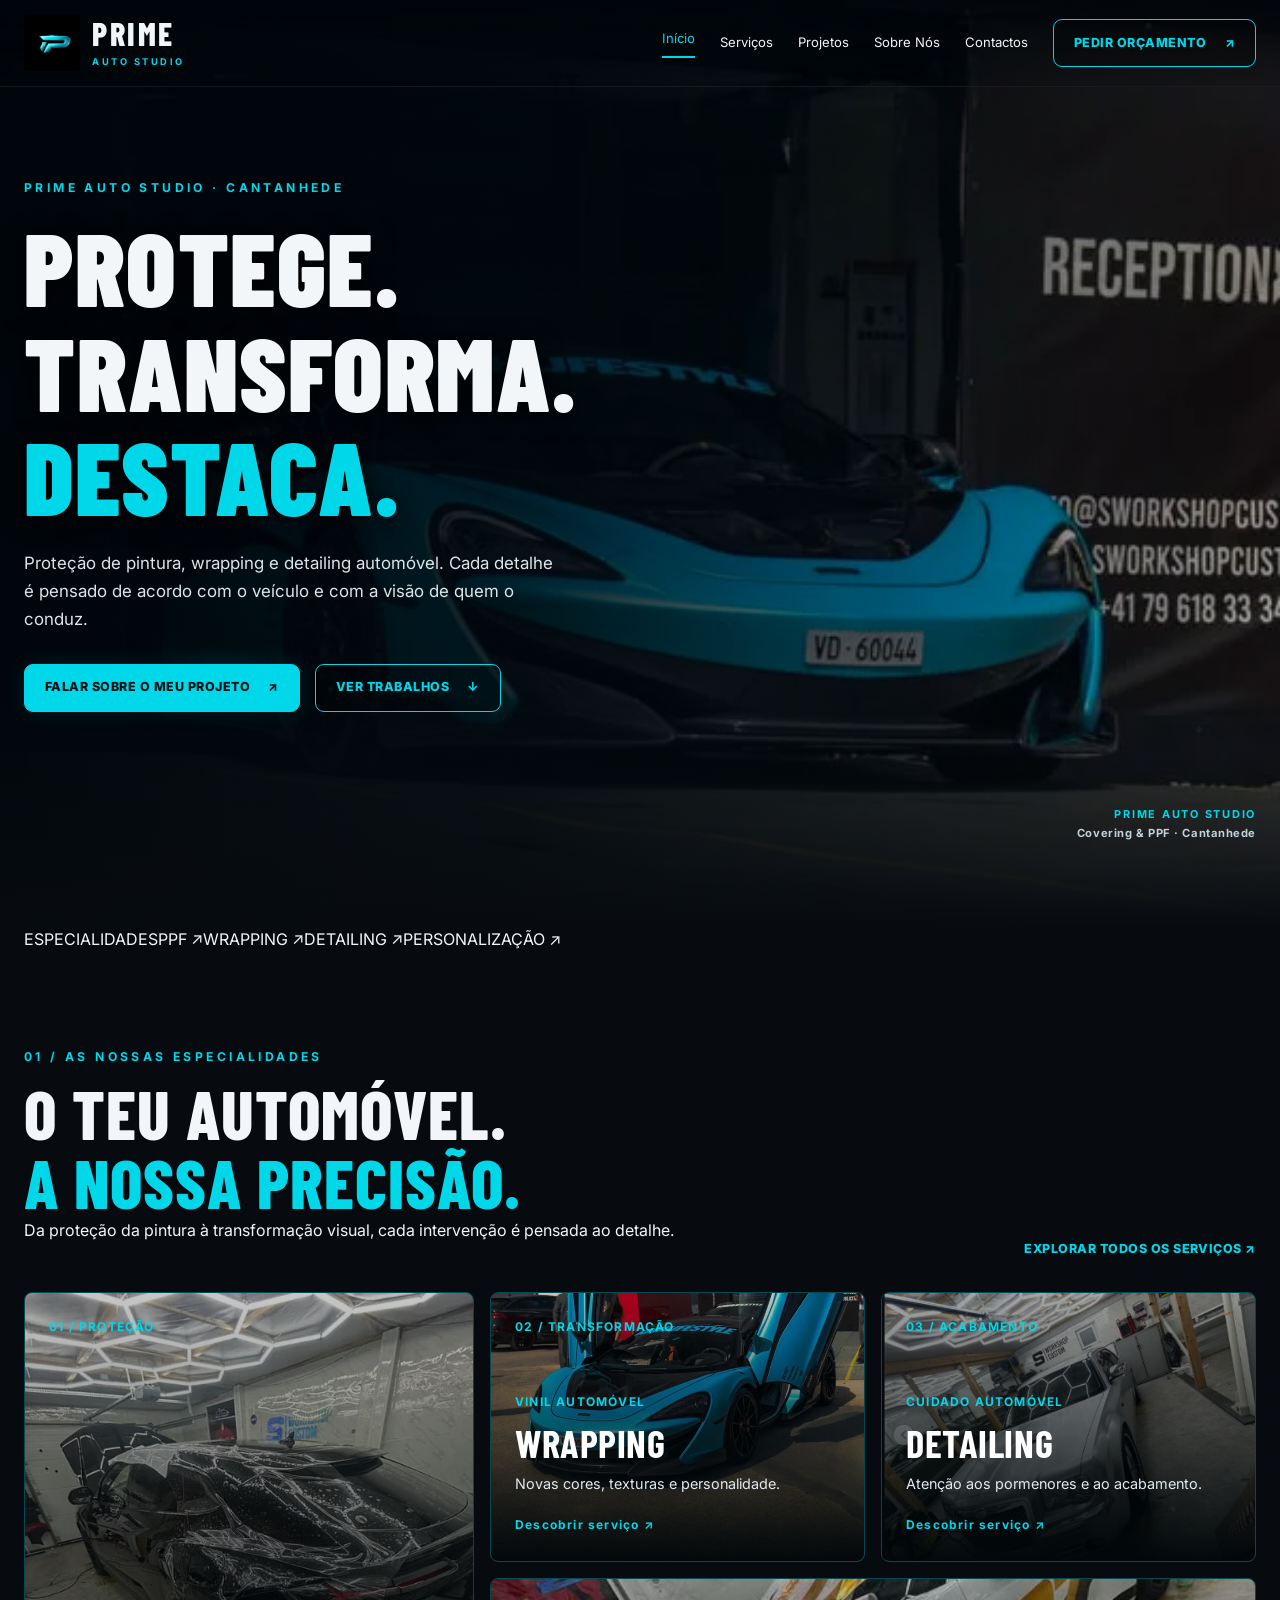
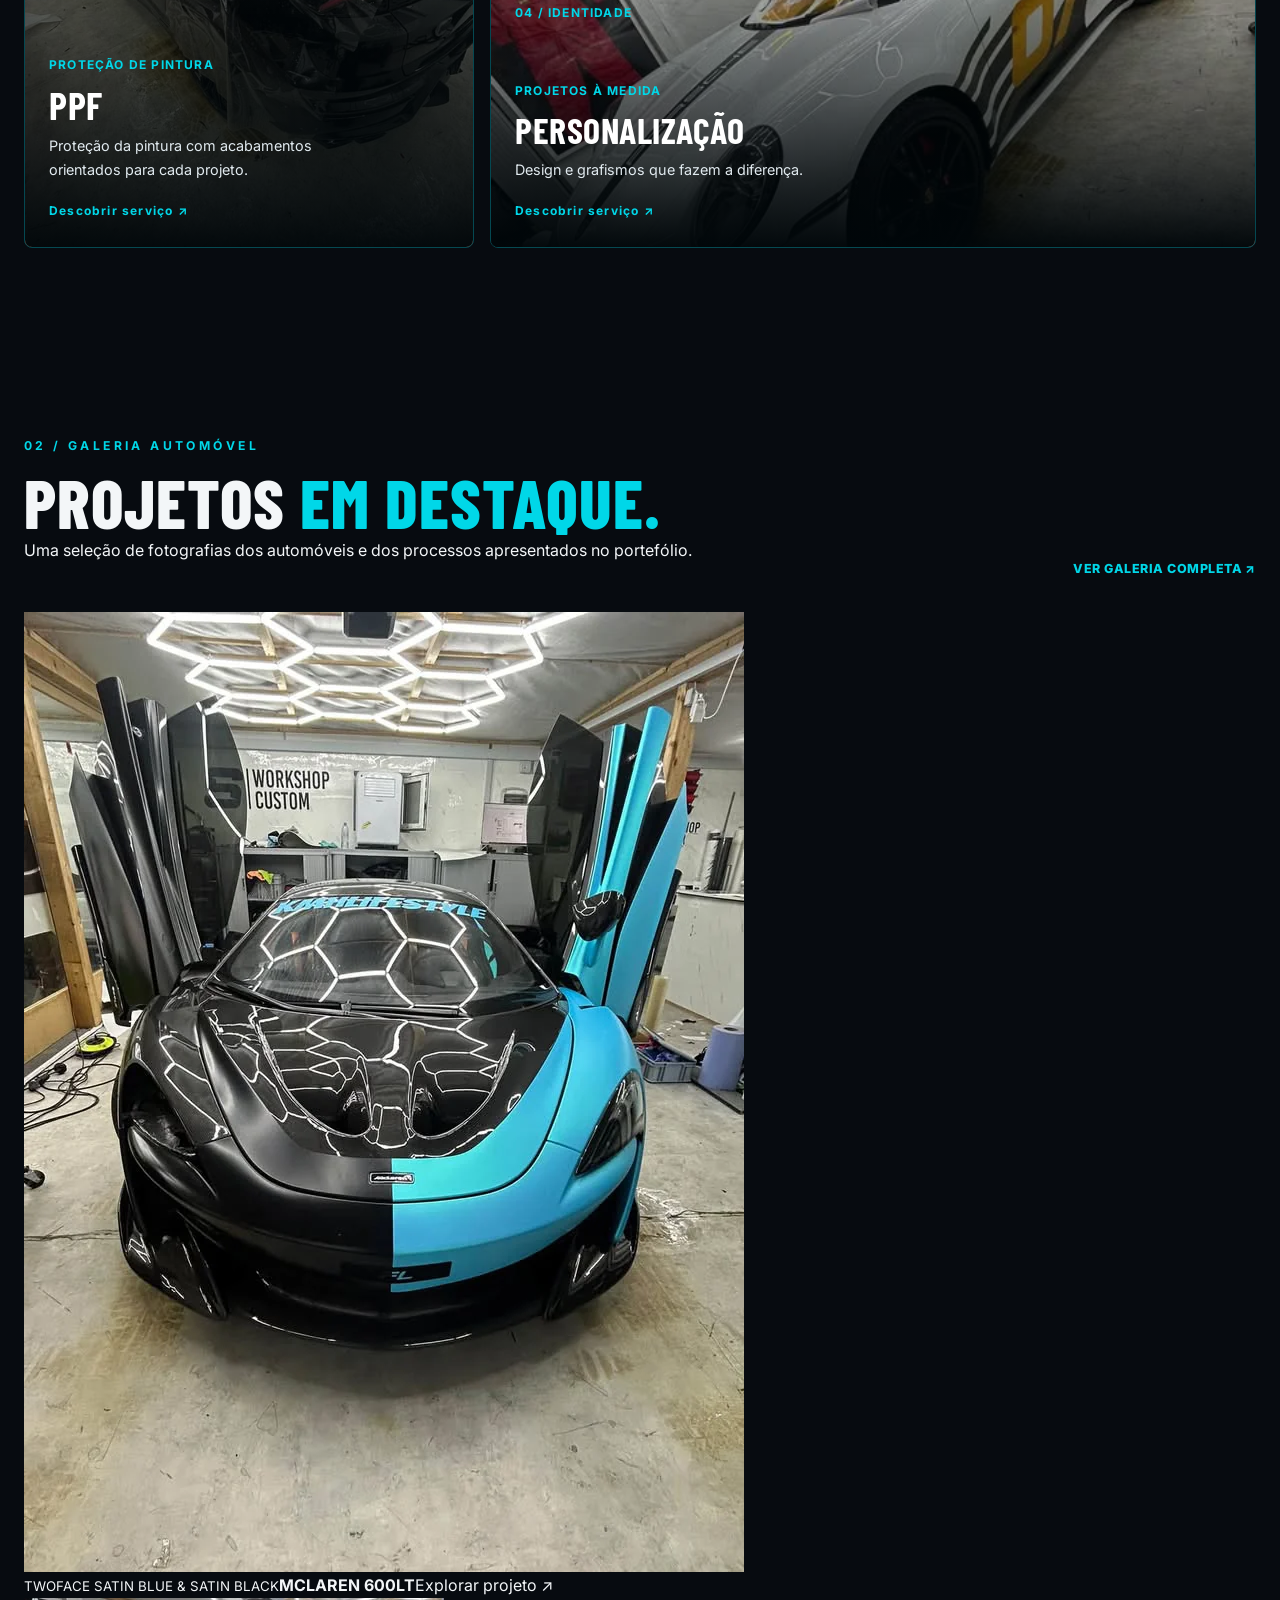
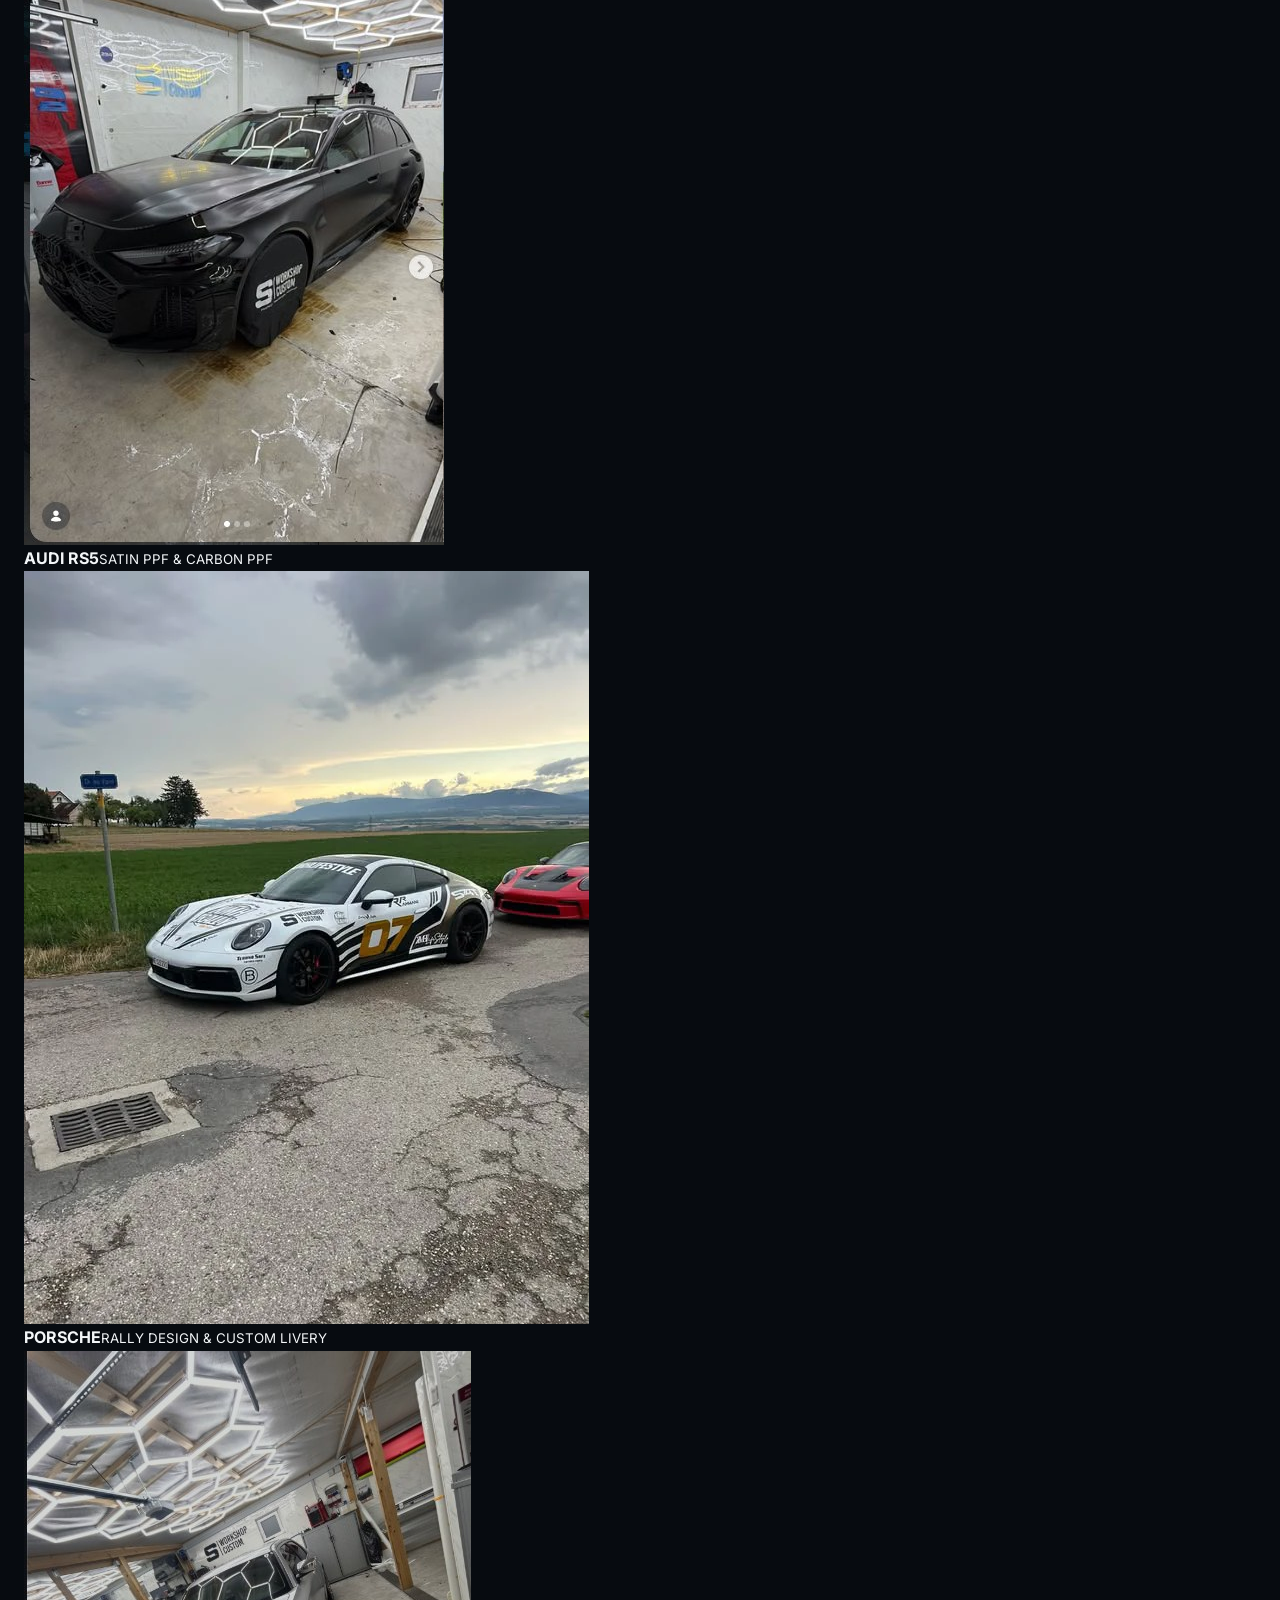
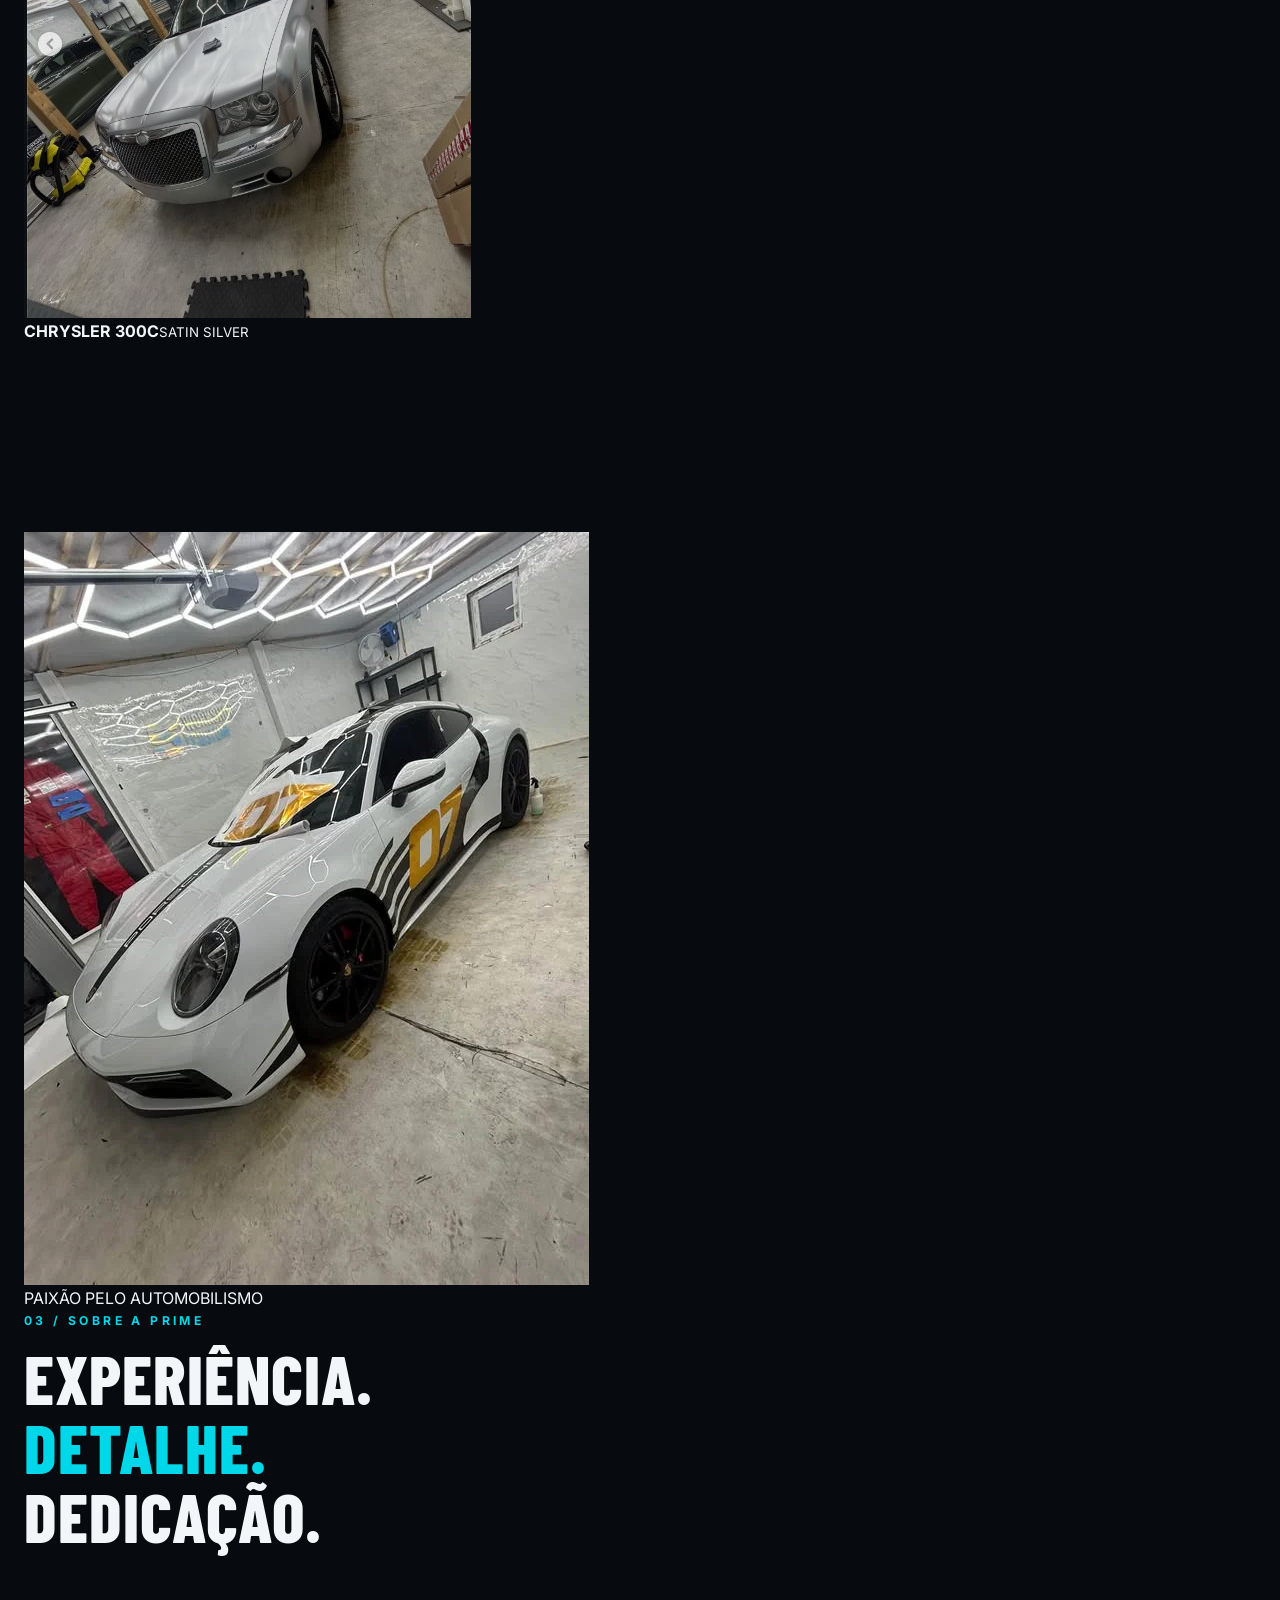
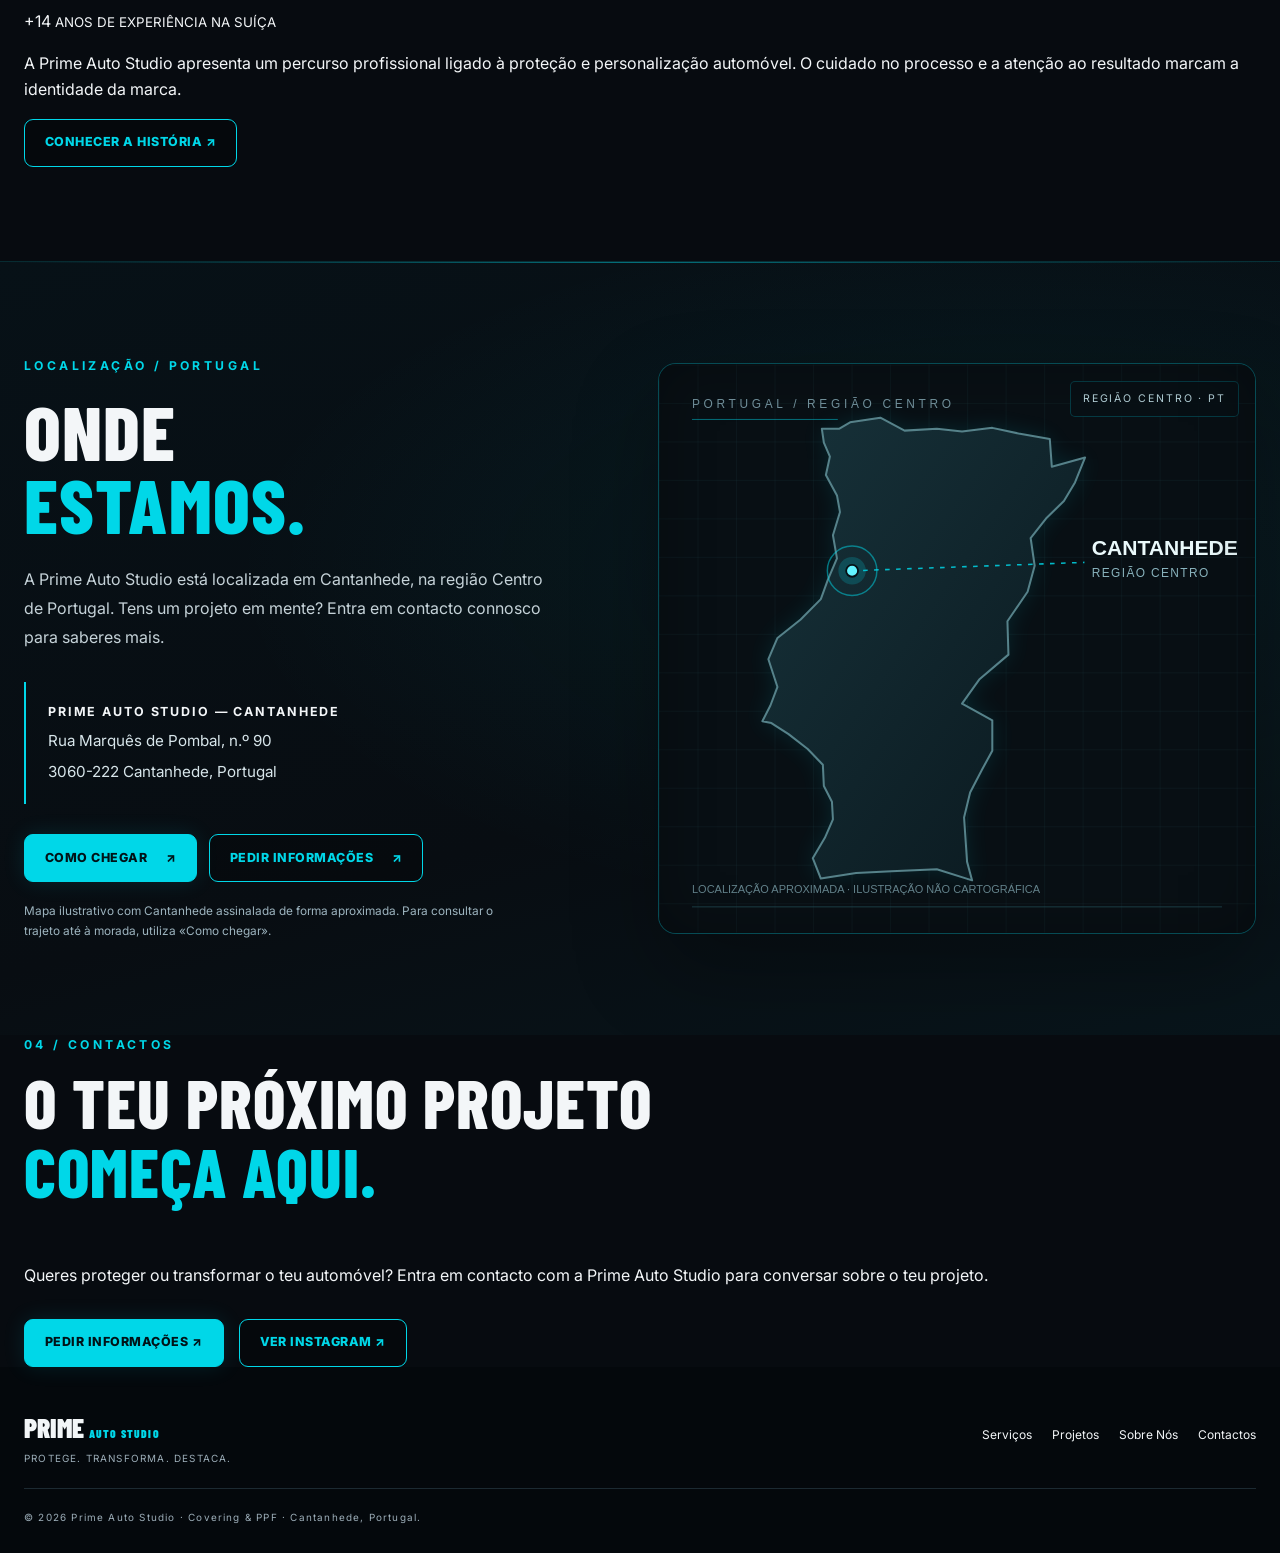
==== commit ac5678ea: "Corrigir fotografias dos cartoes de servicos e remover texto provisorio" ====
--- a/index.html
+++ b/index.html
@@ -17,12 +17,48 @@
     <link rel="stylesheet" href="css/home-v2.css">
     <link rel="stylesheet" href="css/responsive.css" media="(max-width: 900px)">
     <link rel="stylesheet" href="css/fotografias-reais.css">
+    <!-- SEO e partilha: domínio oficial, a ativar após confirmação do DNS -->
+    <link rel="canonical" href="https://primeautostudio.pt/">
+    <link rel="icon" type="image/png" sizes="32x32" href="assets/favicon-32.png">
+    <link rel="icon" type="image/png" sizes="192x192" href="assets/favicon-192.png">
+    <link rel="apple-touch-icon" sizes="180x180" href="assets/apple-touch-icon.png">
+    <meta property="og:type" content="website">
+    <meta property="og:locale" content="pt_PT">
+    <meta property="og:site_name" content="Prime Auto Studio">
+    <meta property="og:title" content="Prime Auto Studio | Covering, PPF e Detailing em Cantanhede">
+    <meta property="og:description" content="Proteção de pintura, covering e detailing automóvel em Cantanhede. Conhece os serviços e projetos da Prime Auto Studio.">
+    <meta property="og:url" content="https://primeautostudio.pt/">
+    <meta property="og:image" content="https://primeautostudio.pt/assets/images/carros/mclaren-frente.webp">
+    <meta property="og:image:alt" content="Automóvel apresentado na galeria Prime Auto Studio">
+    <meta name="twitter:card" content="summary_large_image">
+    <meta name="twitter:title" content="Prime Auto Studio | Covering, PPF e Detailing em Cantanhede">
+    <meta name="twitter:description" content="Proteção de pintura, covering e detailing automóvel em Cantanhede. Conhece os serviços e projetos da Prime Auto Studio.">
+    <meta name="twitter:image" content="https://primeautostudio.pt/assets/images/carros/mclaren-frente.webp">
+    <script type="application/ld+json">
+{
+  "@context": "https://schema.org",
+  "@type": "Organization",
+  "name": "Prime Auto Studio",
+  "url": "https://primeautostudio.pt/",
+  "logo": "https://primeautostudio.pt/assets/images/logo/prime-logo.png",
+  "sameAs": [
+    "https://www.instagram.com/prime_autostudio.pt/"
+  ],
+  "address": {
+    "@type": "PostalAddress",
+    "streetAddress": "Rua Marquês de Pombal, n.º 90",
+    "postalCode": "3060-222",
+    "addressLocality": "Cantanhede",
+    "addressCountry": "PT"
+  }
+}
+    </script>
 </head>
 
 <body class="home-page">
     <header class="site-header" id="topo">
         <div class="container header-inner"><a href="index.html" class="brand"
-                aria-label="Prime Auto Studio — Início"><img src="assets/images/logo/prime-logo.png"
+                aria-label="Prime Auto Studio — Início"><img width="150" height="150" src="assets/images/logo/prime-logo.png"
                     alt="Símbolo Prime Auto Studio"><span><strong>PRIME</strong><small>AUTO
                         STUDIO</small></span></a><button class="menu-toggle" aria-expanded="false"
                 aria-controls="site-nav" aria-label="Abrir menu"><span></span><span></span><span></span></button>
@@ -67,8 +103,7 @@
                     </div><a href="servicos.html" class="text-link">Explorar todos os serviços ↗</a>
                 </div>
                 <div class="service-showcase">
-                    <a href="servicos.html#ppf" class="visual-service visual-service-main"
-                        style="--card-photo:url('assets/images/carros/aplicacao-pelicula.webp')"><span class="visual-service-no">01
+                    <a href="servicos.html#ppf" class="visual-service visual-service-main"><span class="visual-service-no">01
                             / PROTEÇÃO</span>
                         <div><span class="visual-service-category">PROTEÇÃO DE PINTURA</span>
                             <h3>PPF</h3>
@@ -76,8 +111,7 @@
                                 class="visual-service-more">Descobrir serviço <span aria-hidden="true">↗</span></span>
                         </div>
                     </a>
-                    <a href="servicos.html#wrapping" class="visual-service"
-                        style="--card-photo:url('assets/images/carros/mclaren-portas.webp')"><span
+                    <a href="servicos.html#wrapping" class="visual-service"><span
                             class="visual-service-no">02 / TRANSFORMAÇÃO</span>
                         <div><span class="visual-service-category">VINIL AUTOMÓVEL</span>
                             <h3>WRAPPING</h3>
@@ -85,8 +119,7 @@
                                 serviço ↗</span>
                         </div>
                     </a>
-                    <a href="servicos.html#detailing" class="visual-service"
-                        style="--card-photo:url('assets/images/carros/chrysler-300c.jpg')"><span class="visual-service-no">03
+                    <a href="servicos.html#detailing" class="visual-service"><span class="visual-service-no">03
                             / ACABAMENTO</span>
                         <div><span class="visual-service-category">CUIDADO AUTOMÓVEL</span>
                             <h3>DETAILING</h3>
@@ -94,8 +127,7 @@
                                 serviço ↗</span>
                         </div>
                     </a>
-                    <a href="servicos.html#personalizacao" class="visual-service"
-                        style="--card-photo:url('assets/images/carros/porsche-oficina.webp')"><span
+                    <a href="servicos.html#personalizacao" class="visual-service"><span
                             class="visual-service-no">04 / IDENTIDADE</span>
                         <div><span class="visual-service-category">PROJETOS À MEDIDA</span>
                             <h3>PERSONALIZAÇÃO</h3>
--- a/css/fotografias-reais.css
+++ b/css/fotografias-reais.css
@@ -10,6 +10,13 @@
 .home-page .service-showcase .visual-service::before {
   background-image: var(--card-photo);
 }
+/* Correção: o caminho url() declarado em style="" dentro do HTML era resolvido
+   a partir da pasta css/ e as fotografias não carregavam. Os caminhos passam a
+   estar aqui, relativos a este ficheiro. */
+.home-page .service-showcase .visual-service[href$="#ppf"] { --card-photo: url('../assets/images/carros/aplicacao-pelicula.webp'); }
+.home-page .service-showcase .visual-service[href$="#wrapping"] { --card-photo: url('../assets/images/carros/mclaren-portas.webp'); }
+.home-page .service-showcase .visual-service[href$="#detailing"] { --card-photo: url('../assets/images/carros/chrysler-300c.jpg'); }
+.home-page .service-showcase .visual-service[href$="#personalizacao"] { --card-photo: url('../assets/images/carros/porsche-oficina.webp'); }
 .services-page .services-hero-image {
   background-image: linear-gradient(90deg,rgba(2,7,12,.95),rgba(3,9,14,.78) 43%,rgba(3,9,14,.19)),linear-gradient(0deg,#070b10 0%,transparent 35%),url('../assets/images/carros/mclaren-frente.webp');
   background-position: center, center, 63% 45%;
